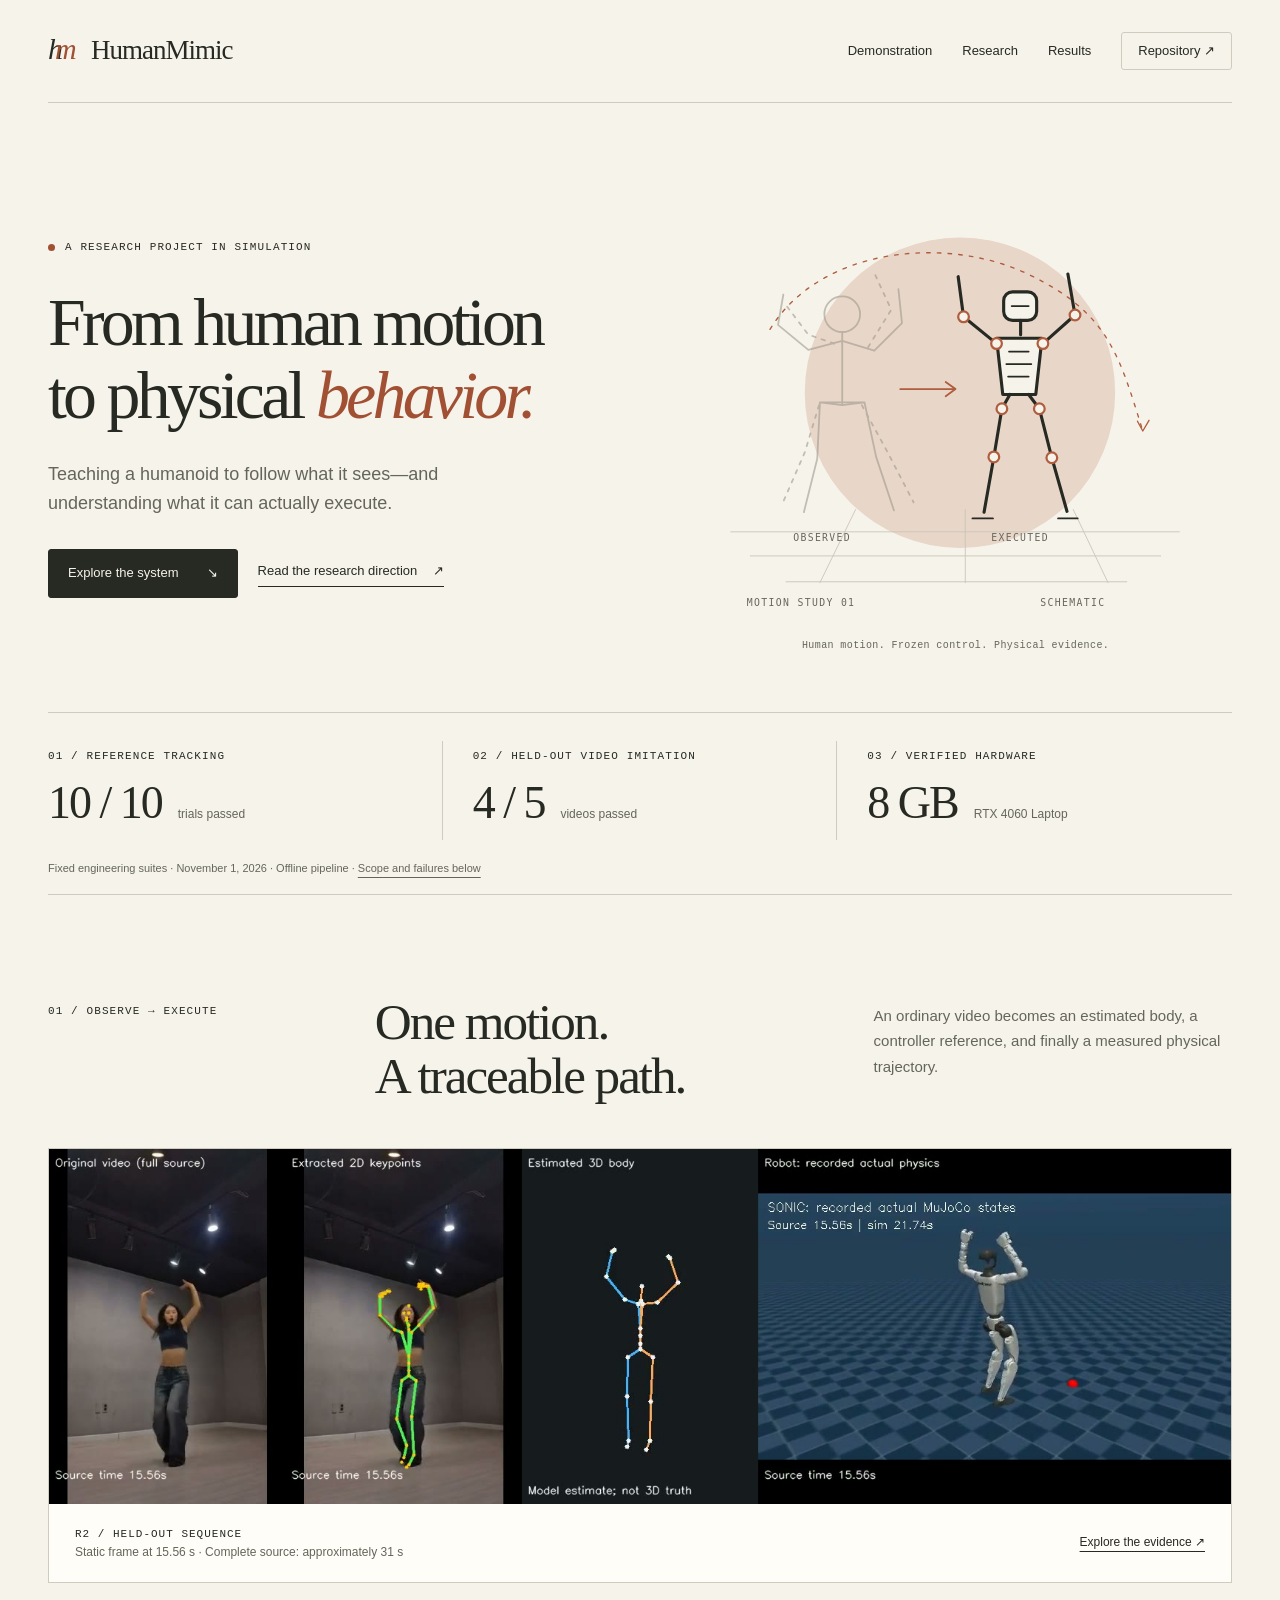
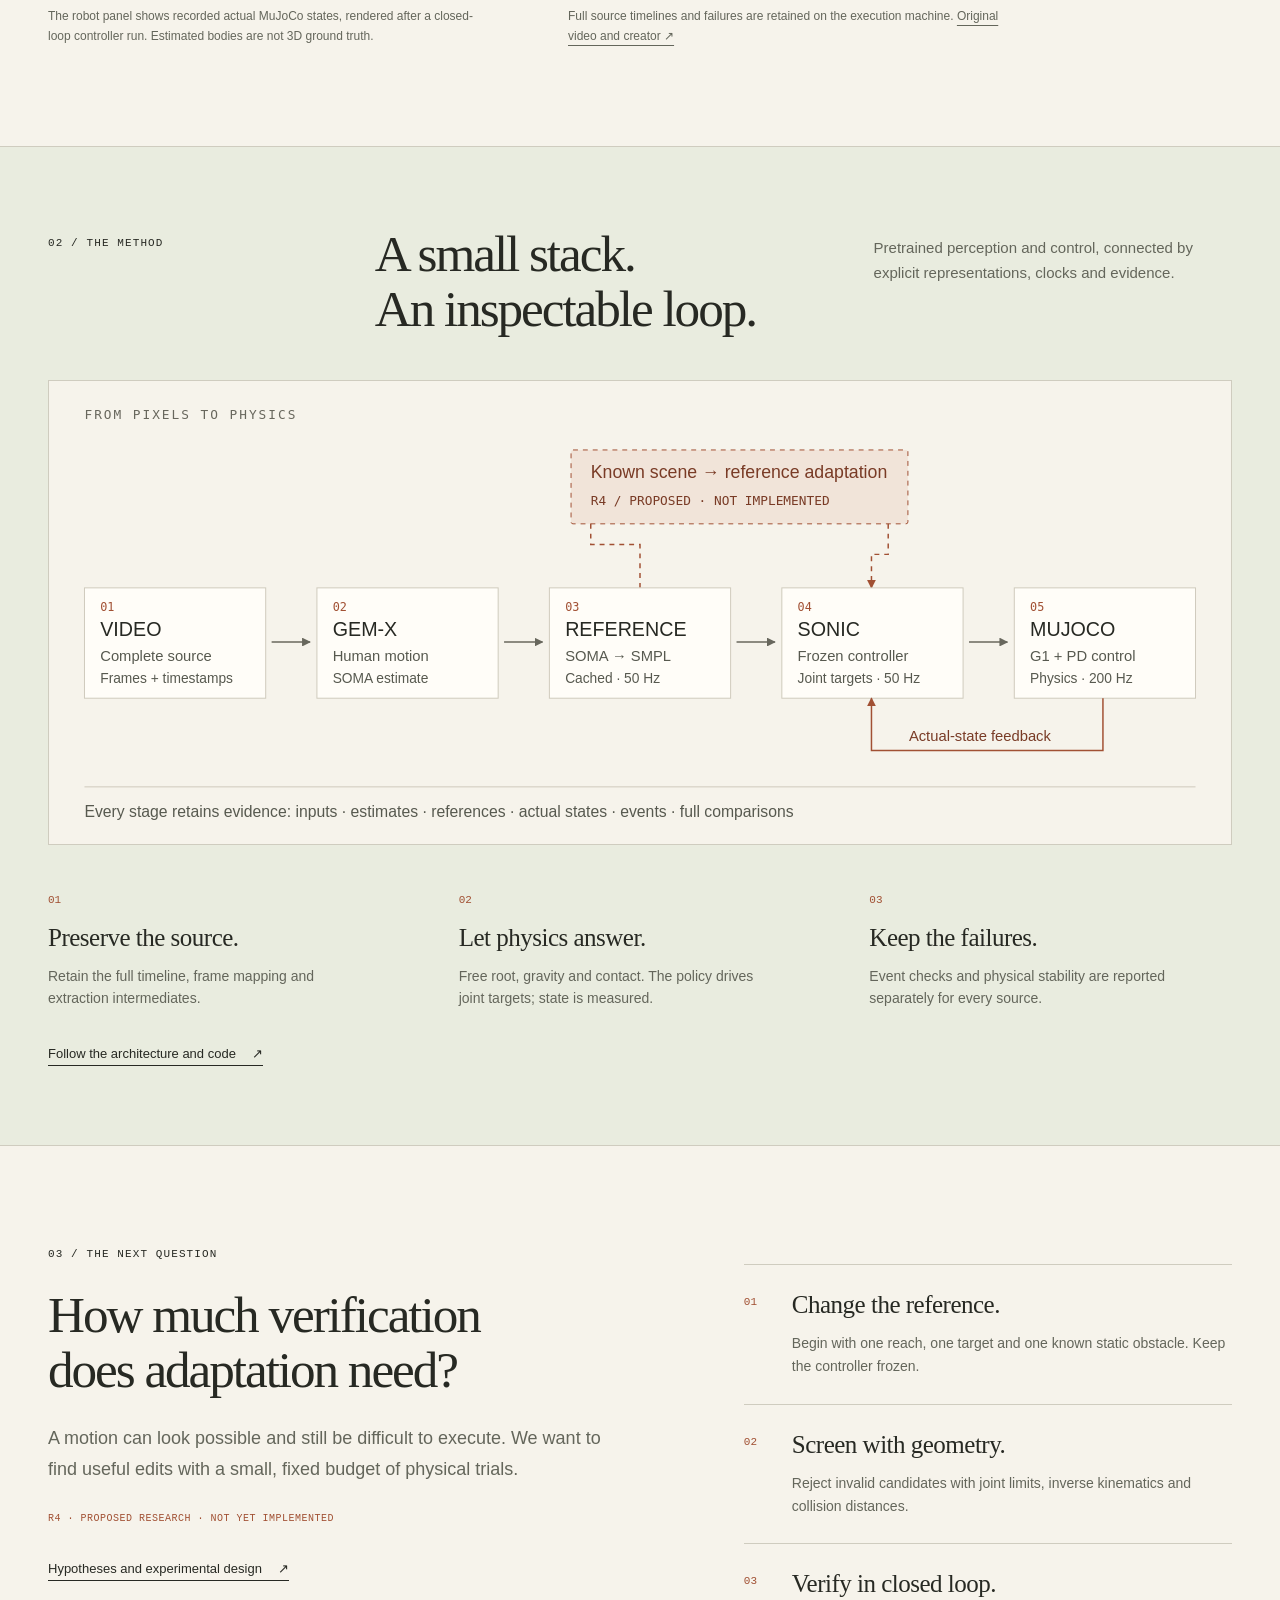
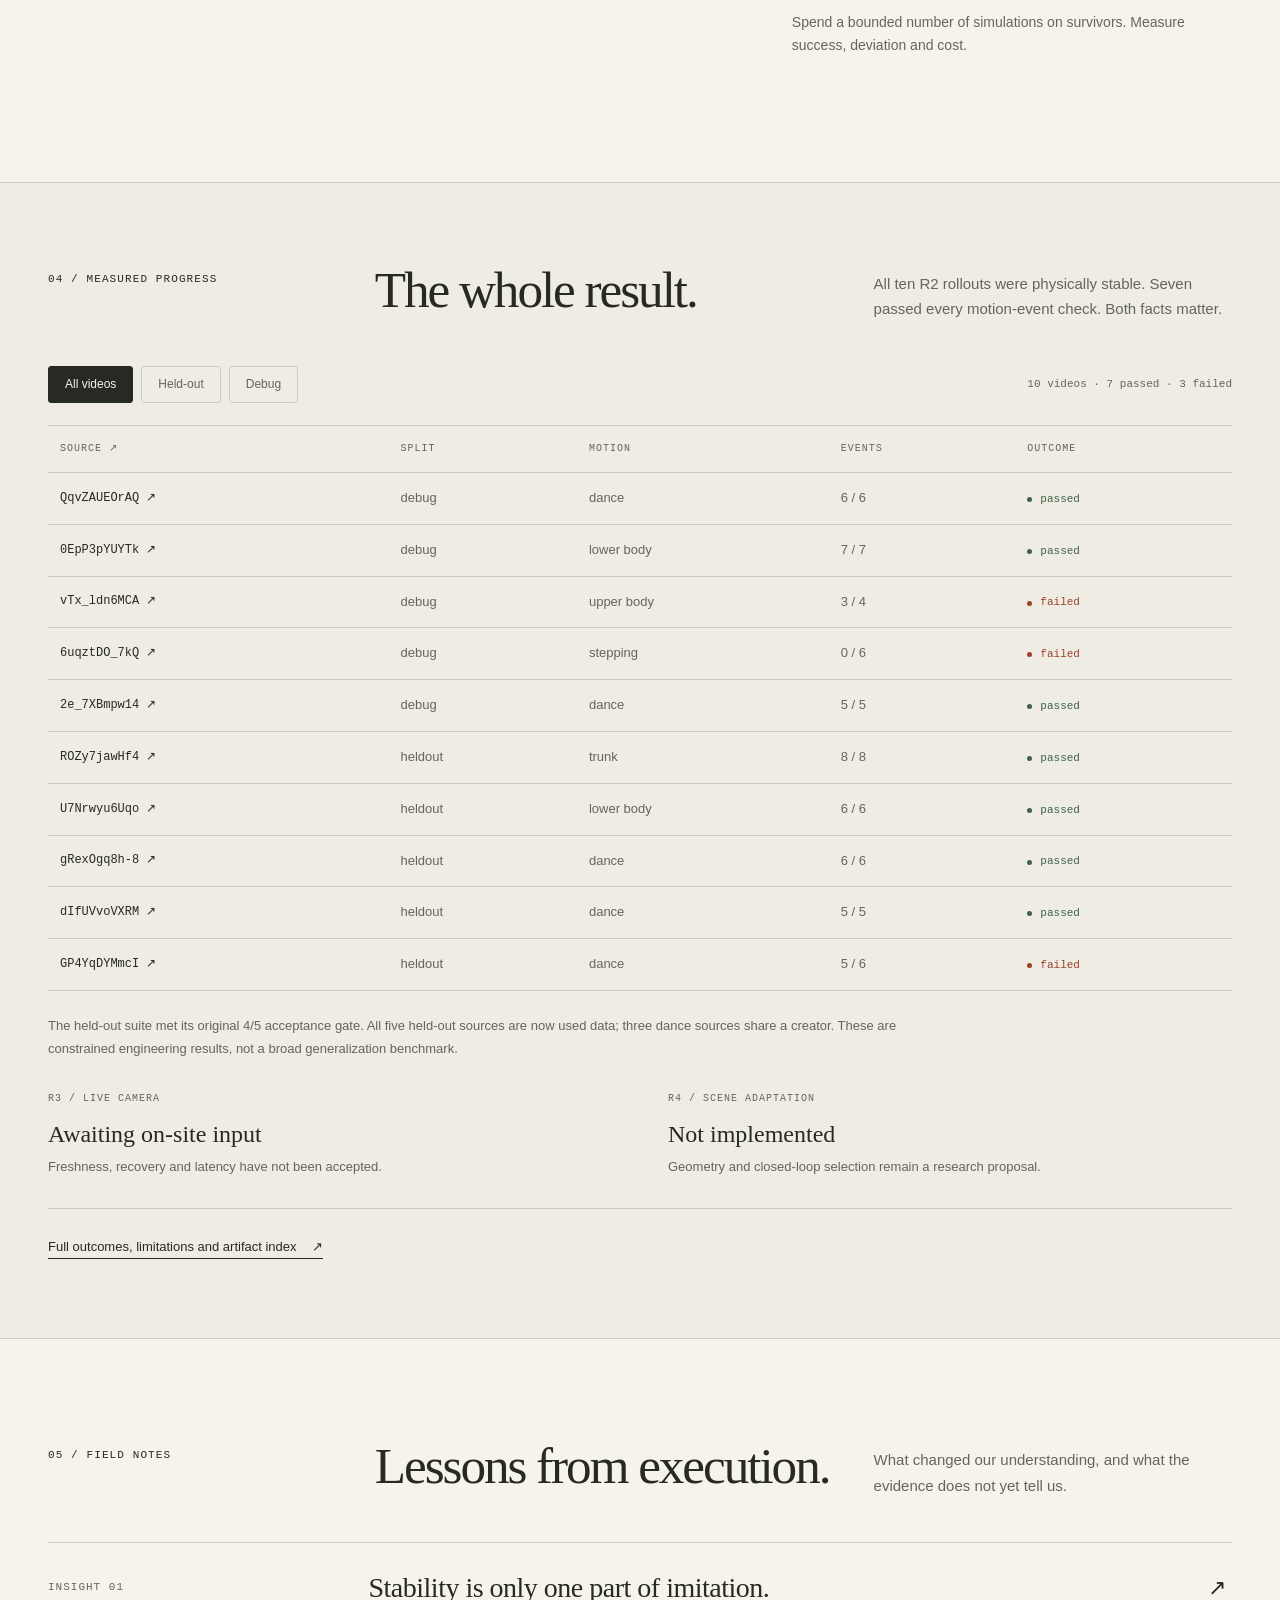
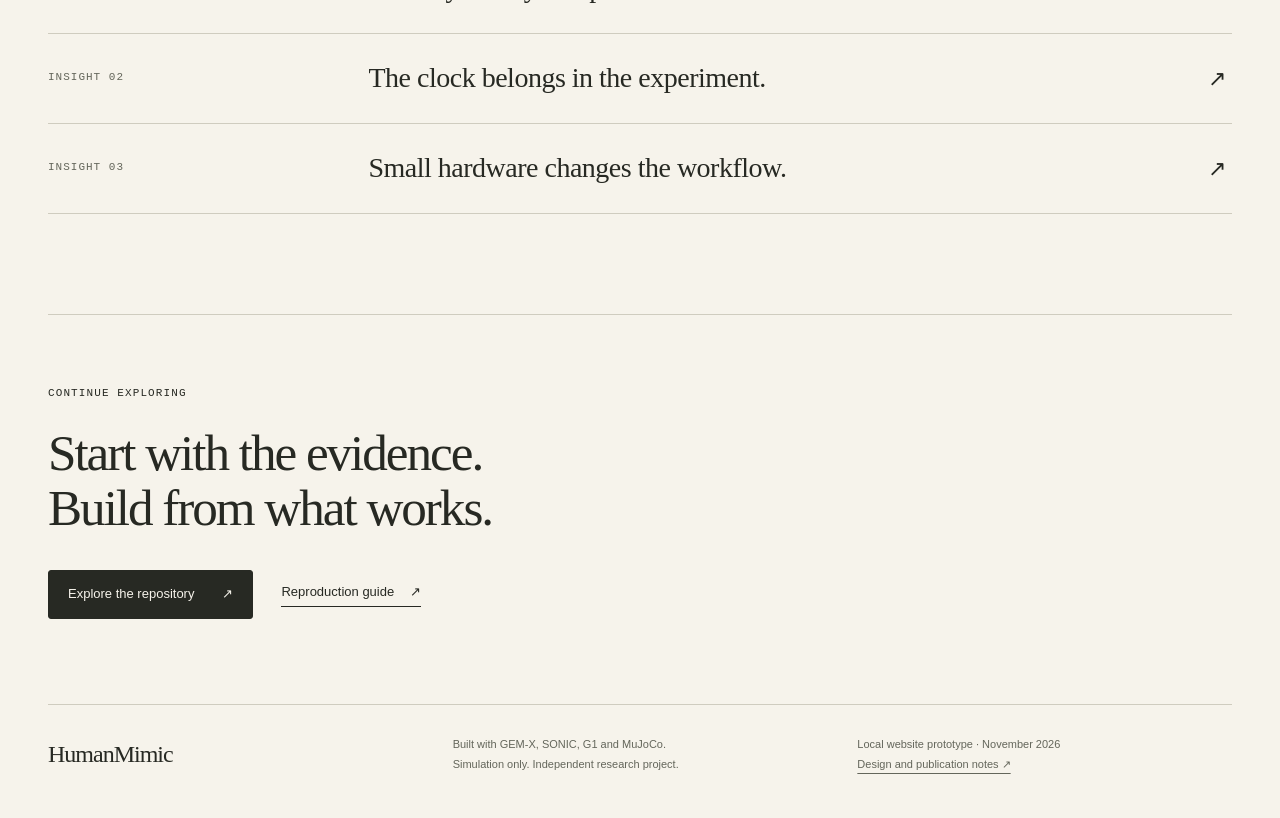
==== website/index.html @ ff1c621a "Present HumanMimic with English research docs and website prototype" ====
<!doctype html>
<html lang="en">
<head>
  <meta charset="utf-8">
  <meta name="viewport" content="width=device-width, initial-scale=1">
  <meta name="description" content="HumanMimic explores video-driven humanoid imitation and scene-constrained motion adaptation with frozen control and measurable physical execution.">
  <meta name="theme-color" content="#f6f3eb">
  <title>HumanMimic — From human motion to physical behavior</title>
  <link rel="icon" href="favicon.svg" type="image/svg+xml">
  <link rel="stylesheet" href="styles.css">
  <script src="script.js" defer></script>
</head>
<body>
  <a class="skip-link" href="#main">Skip to content</a>
  <header class="site-header wrap">
    <a class="wordmark" href="#top" aria-label="HumanMimic home"><span class="mark" aria-hidden="true">h<span>m</span></span>HumanMimic</a>
    <nav aria-label="Main navigation">
      <a href="#demonstration">Demonstration</a><a href="#research">Research</a><a href="#results">Results</a>
      <a class="repo-link" href="https://github.com/LyrineYang/humanoid-demo">Repository <span aria-hidden="true">↗</span></a>
    </nav>
  </header>
  <main id="main">
    <section class="hero wrap" id="top" aria-labelledby="hero-title">
      <div class="hero-copy">
        <p class="eyebrow"><span class="status-dot" aria-hidden="true"></span> A research project in simulation</p>
        <h1 id="hero-title">From human motion<br>to physical <em>behavior.</em></h1>
        <p class="hero-intro">Teaching a humanoid to follow what it sees—and understanding what it can actually execute.</p>
        <div class="hero-actions"><a class="button" href="#demonstration">Explore the system <span aria-hidden="true">↘</span></a><a class="text-link" href="https://github.com/LyrineYang/humanoid-demo/blob/main/docs/research.md">Read the research direction <span aria-hidden="true">↗</span></a></div>
      </div>
      <figure class="motion-study"><img src="../docs/assets/motion-study.svg" alt="Schematic motion study: a human pose becomes an articulated humanoid pose. Illustration, not experimental output." width="620" height="510"><figcaption>Human motion. Frozen control. Physical evidence.</figcaption></figure>
    </section>

    <div class="evidence-strip wrap" aria-label="Verified engineering results">
      <div><span class="eyebrow">01 / Reference tracking</span><p><strong>10 / 10</strong> <span>trials passed</span></p></div>
      <div><span class="eyebrow">02 / Held-out video imitation</span><p><strong>4 / 5</strong> <span>videos passed</span></p></div>
      <div><span class="eyebrow">03 / Verified hardware</span><p><strong>8 GB</strong> <span>RTX 4060 Laptop</span></p></div>
      <p class="strip-note">Fixed engineering suites · November 1, 2026 · Offline pipeline · <a href="#results">Scope and failures below</a></p>
    </div>

    <section class="section wrap" id="demonstration" aria-labelledby="demo-title">
      <div class="section-heading"><p class="eyebrow">01 / Observe → execute</p><h2 id="demo-title">One motion.<br>A traceable path.</h2><p>An ordinary video becomes an estimated body, a controller reference, and finally a measured physical trajectory.</p></div>
      <figure class="demo-figure">
        <img src="../docs/assets/demo-frame.jpg" alt="At 15.56 seconds: original dance footage, estimated 2D keypoints, estimated 3D skeleton and the G1 robot rendered from recorded simulation states." width="1280" height="384" loading="lazy">
        <figcaption><span><b>R2 / Held-out sequence</b><br>Static frame at 15.56 s · Complete source: approximately 31 s</span><a href="https://github.com/LyrineYang/humanoid-demo/blob/main/docs/results.md">Explore the evidence <span aria-hidden="true">↗</span></a></figcaption>
      </figure>
      <div class="demo-notes"><p>The robot panel shows recorded actual MuJoCo states, rendered after a closed-loop controller run. Estimated bodies are not 3D ground truth.</p><p>Full source timelines and failures are retained on the execution machine. <a href="https://www.youtube.com/watch?v=gRexOgq8h-8">Original video and creator ↗</a></p></div>
    </section>

    <section class="method-section" id="method" aria-labelledby="method-title"><div class="wrap">
      <div class="section-heading"><p class="eyebrow">02 / The method</p><h2 id="method-title">A small stack.<br>An inspectable loop.</h2><p>Pretrained perception and control, connected by explicit representations, clocks and evidence.</p></div>
      <div class="pipeline-image" tabindex="0" role="region" aria-label="Pipeline diagram; scroll horizontally on small screens"><img src="../docs/assets/pipeline.svg" alt="Video → GEM-X → SOMA/SMPL reference → frozen SONIC → G1 with PD control in MuJoCo; actual-state feedback closes the loop. A dashed R4 branch proposes scene adaptation." width="1200" height="470" loading="lazy"></div>
      <ol class="method-notes"><li><span>01</span><h3>Preserve the source.</h3><p>Retain the full timeline, frame mapping and extraction intermediates.</p></li><li><span>02</span><h3>Let physics answer.</h3><p>Free root, gravity and contact. The policy drives joint targets; state is measured.</p></li><li><span>03</span><h3>Keep the failures.</h3><p>Event checks and physical stability are reported separately for every source.</p></li></ol>
      <a class="text-link" href="https://github.com/LyrineYang/humanoid-demo/blob/main/docs/architecture.md">Follow the architecture and code <span aria-hidden="true">↗</span></a>
    </div></section>

    <section class="section wrap research-section" id="research" aria-labelledby="research-title">
      <div class="research-question"><p class="eyebrow">03 / The next question</p><h2 id="research-title">How much verification<br>does adaptation need?</h2><p class="large-copy">A motion can look possible and still be difficult to execute. We want to find useful edits with a small, fixed budget of physical trials.</p><p class="proposal-label">R4 · Proposed research · Not yet implemented</p><a class="text-link" href="https://github.com/LyrineYang/humanoid-demo/blob/main/docs/research.md">Hypotheses and experimental design <span aria-hidden="true">↗</span></a></div>
      <div class="research-steps"><article><span>01</span><div><h3>Change the reference.</h3><p>Begin with one reach, one target and one known static obstacle. Keep the controller frozen.</p></div></article><article><span>02</span><div><h3>Screen with geometry.</h3><p>Reject invalid candidates with joint limits, inverse kinematics and collision distances.</p></div></article><article><span>03</span><div><h3>Verify in closed loop.</h3><p>Spend a bounded number of simulations on survivors. Measure success, deviation and cost.</p></div></article></div>
    </section>

    <section class="results-section" id="results" aria-labelledby="results-title"><div class="wrap">
      <div class="section-heading"><p class="eyebrow">04 / Measured progress</p><h2 id="results-title">The whole result.</h2><p>All ten R2 rollouts were physically stable. Seven passed every motion-event check. Both facts matter.</p></div>
      <div class="results-toolbar"><div class="filters" role="group" aria-label="Filter video results" hidden><button type="button" data-filter="all" aria-pressed="true">All videos</button><button type="button" data-filter="heldout" aria-pressed="false">Held-out</button><button type="button" data-filter="debug" aria-pressed="false">Debug</button></div><p id="result-count" role="status" aria-live="polite">10 videos · 7 passed · 3 failed</p></div>
      <div class="table-scroll" tabindex="0" role="region" aria-label="Complete R2 results; scroll horizontally on small screens">
        <table><caption class="visually-hidden">R2 source videos, frozen motion events and full acceptance outcomes</caption><thead><tr><th scope="col">Source ↗</th><th scope="col">Split</th><th scope="col">Motion</th><th scope="col">Events</th><th scope="col">Outcome</th></tr></thead><tbody>
<tr data-split="debug"><th scope="row"><a href="https://www.youtube.com/watch?v=QqvZAUEOrAQ">QqvZAUEOrAQ <span aria-hidden="true">↗</span></a></th><td>debug</td><td>dance</td><td>6 / 6</td><td><span class="result passed">passed</span></td></tr>
<tr data-split="debug"><th scope="row"><a href="https://www.youtube.com/watch?v=0EpP3pYUYTk">0EpP3pYUYTk <span aria-hidden="true">↗</span></a></th><td>debug</td><td>lower body</td><td>7 / 7</td><td><span class="result passed">passed</span></td></tr>
<tr data-split="debug"><th scope="row"><a href="https://www.youtube.com/watch?v=vTx_ldn6MCA">vTx_ldn6MCA <span aria-hidden="true">↗</span></a></th><td>debug</td><td>upper body</td><td>3 / 4</td><td><span class="result failed">failed</span></td></tr>
<tr data-split="debug"><th scope="row"><a href="https://www.youtube.com/watch?v=6uqztDO_7kQ">6uqztDO_7kQ <span aria-hidden="true">↗</span></a></th><td>debug</td><td>stepping</td><td>0 / 6</td><td><span class="result failed">failed</span></td></tr>
<tr data-split="debug"><th scope="row"><a href="https://www.youtube.com/watch?v=2e_7XBmpw14">2e_7XBmpw14 <span aria-hidden="true">↗</span></a></th><td>debug</td><td>dance</td><td>5 / 5</td><td><span class="result passed">passed</span></td></tr>
<tr data-split="heldout"><th scope="row"><a href="https://www.youtube.com/watch?v=ROZy7jawHf4">ROZy7jawHf4 <span aria-hidden="true">↗</span></a></th><td>heldout</td><td>trunk</td><td>8 / 8</td><td><span class="result passed">passed</span></td></tr>
<tr data-split="heldout"><th scope="row"><a href="https://www.youtube.com/watch?v=U7Nrwyu6Uqo">U7Nrwyu6Uqo <span aria-hidden="true">↗</span></a></th><td>heldout</td><td>lower body</td><td>6 / 6</td><td><span class="result passed">passed</span></td></tr>
<tr data-split="heldout"><th scope="row"><a href="https://www.youtube.com/watch?v=gRexOgq8h-8">gRexOgq8h-8 <span aria-hidden="true">↗</span></a></th><td>heldout</td><td>dance</td><td>6 / 6</td><td><span class="result passed">passed</span></td></tr>
<tr data-split="heldout"><th scope="row"><a href="https://www.youtube.com/watch?v=dIfUVvoVXRM">dIfUVvoVXRM <span aria-hidden="true">↗</span></a></th><td>heldout</td><td>dance</td><td>5 / 5</td><td><span class="result passed">passed</span></td></tr>
<tr data-split="heldout"><th scope="row"><a href="https://www.youtube.com/watch?v=GP4YqDYMmcI">GP4YqDYMmcI <span aria-hidden="true">↗</span></a></th><td>heldout</td><td>dance</td><td>5 / 6</td><td><span class="result failed">failed</span></td></tr>
        </tbody></table>
      </div>
      <p class="results-context">The held-out suite met its original 4/5 acceptance gate. All five held-out sources are now used data; three dance sources share a creator. These are constrained engineering results, not a broad generalization benchmark.</p>
      <div class="stage-notes"><p><span>R3 / Live camera</span><b>Awaiting on-site input</b>Freshness, recovery and latency have not been accepted.</p><p><span>R4 / Scene adaptation</span><b>Not implemented</b>Geometry and closed-loop selection remain a research proposal.</p></div>
      <a class="text-link" href="https://github.com/LyrineYang/humanoid-demo/blob/main/docs/results.md">Full outcomes, limitations and artifact index <span aria-hidden="true">↗</span></a>
    </div></section>

    <section class="section wrap" id="notes" aria-labelledby="notes-title">
      <div class="section-heading"><p class="eyebrow">05 / Field notes</p><h2 id="notes-title">Lessons from execution.</h2><p>What changed our understanding, and what the evidence does not yet tell us.</p></div>
      <div class="notes-list"><a href="https://github.com/LyrineYang/humanoid-demo/blob/main/docs/insights.md#01--staying-upright-is-only-one-part-of-imitation"><span>Insight 01</span><h3>Stability is only one part of imitation.</h3><span aria-hidden="true">↗</span></a><a href="https://github.com/LyrineYang/humanoid-demo/blob/main/docs/insights.md#02--the-clock-belongs-in-the-control-experiment"><span>Insight 02</span><h3>The clock belongs in the experiment.</h3><span aria-hidden="true">↗</span></a><a href="https://github.com/LyrineYang/humanoid-demo/blob/main/docs/insights.md#04--memory-pressure-is-also-a-scheduling-problem"><span>Insight 03</span><h3>Small hardware changes the workflow.</h3><span aria-hidden="true">↗</span></a></div>
    </section>

    <section class="closing wrap"><p class="eyebrow">Continue exploring</p><h2>Start with the evidence.<br>Build from what works.</h2><div><a class="button" href="https://github.com/LyrineYang/humanoid-demo">Explore the repository <span aria-hidden="true">↗</span></a><a class="text-link" href="https://github.com/LyrineYang/humanoid-demo/blob/main/docs/getting-started.md">Reproduction guide <span aria-hidden="true">↗</span></a></div></section>
  </main>
  <footer class="site-footer wrap"><a class="wordmark" href="#top">HumanMimic</a><p>Built with GEM-X, SONIC, G1 and MuJoCo.<br>Simulation only. Independent research project.</p><p>Local website prototype · November 2026<br><a href="https://github.com/LyrineYang/humanoid-demo/blob/main/docs/website.md">Design and publication notes ↗</a></p></footer>
</body>
</html>
---- website/styles.css ----
:root {
  color-scheme:light;
  --paper:#f6f3eb;
  --ink:#272923;
  --muted:#64665b;
  --rule:#cfccbf;
  --accent:#a15033;
  --sage:#e9ecdf;
  --white:#fffdf8;
  --serif:Georgia,'Times New Roman',serif;
  --sans:Arial,Helvetica,sans-serif;
  --mono:'Courier New',monospace;
  --max:1248px;
}

* {
  box-sizing:border-box;
}

html {
  scroll-behavior:smooth;
  scroll-padding-top:24px;
}

body {
  margin:0;
  background:var(--paper);
  color:var(--ink);
  font-family:var(--sans);
  font-size:16px;
  line-height:1.6;
  -webkit-font-smoothing:antialiased;
}

a {
  color:inherit;
  text-decoration-thickness:1px;
  text-underline-offset:5px;
}

a:hover {
  color:var(--accent);
}

a:focus-visible,button:focus-visible,[tabindex]:focus-visible {
  outline:2px solid var(--accent);
  outline-offset:5px;
}

button {
  font:inherit;
}

img {
  display:block;
  max-width:100%;
  height:auto;
}

figure,p,h1,h2,h3 {
  margin:0;
}

h1,h2,h3 {
  font-weight:400;
}

h1,h2 {
  font-family:var(--serif);
  line-height:1.07;
  letter-spacing:-.04em;
}

h2 {
  font-size:clamp(36px,4vw,56px);
}

.wrap {
  width:calc(100% - 96px);
  max-width:var(--max);
  margin-inline:auto;
}

.eyebrow {
  font-family:var(--mono);
  font-size:11px;
  font-weight:400;
  line-height:1.6;
  letter-spacing:1.1px;
  text-transform:uppercase;
}

.site-header {
  min-height:103px;
  display:flex;
  justify-content:space-between;
  align-items:center;
  gap:30px;
  border-bottom:1px solid var(--rule);
}

.wordmark {
  font-family:var(--serif);
  font-size:27px;
  letter-spacing:-1px;
  text-decoration:none;
  display:flex;
  align-items:center;
  gap:13px;
  white-space:nowrap;
}

.mark {
  font-family:var(--serif);
  font-style:italic;
  display:inline-flex;
  font-size:30px;
  line-height:1;
  letter-spacing:-8px;
  width:30px;
  transform:translateY(-2px);
}

.mark span {
  color:var(--accent);
}

nav {
  display:flex;
  align-items:center;
  gap:30px;
  font-size:13px;
}

nav a {
  text-decoration:none;
}

.repo-link {
  border:1px solid var(--rule);
  border-radius:3px;
  padding:8px 16px;
}

.hero {
  display:grid;
  grid-template-columns:1.12fr 1fr;
  align-items:center;
  gap:12px;
  padding-block:80px 58px;
}

.hero-copy {
  position:relative;
  z-index:1;
}

.hero .eyebrow {
  display:flex;
  align-items:center;
  gap:10px;
  margin-bottom:30px;
}

.status-dot {
  width:7px;
  height:7px;
  border-radius:50%;
  background:var(--accent);
}

h1 {
  font-size:clamp(46px,5.3vw,76px);
  line-height:1.08;
  letter-spacing:-.055em;
}

h1 em {
  font-weight:400;
  color:var(--accent);
}

.hero-intro {
  font-size:18px;
  line-height:1.6;
  max-width:440px;
  color:var(--muted);
  margin-top:27px;
}

.hero-actions {
  display:flex;
  align-items:center;
  flex-wrap:wrap;
  gap:20px;
  margin-top:32px;
}

.button {
  display:inline-flex;
  gap:28px;
  align-items:center;
  background:var(--ink);
  color:var(--paper);
  border:1px solid var(--ink);
  border-radius:3px;
  font-size:13px;
  text-decoration:none;
  padding:13px 19px;
  transition:background .15s;
}

.button:hover {
  background:var(--accent);
  border-color:var(--accent);
  color:var(--paper);
}

.text-link {
  font-size:13px;
  text-decoration:none;
  border-bottom:1px solid var(--ink);
  padding-bottom:4px;
}

.text-link span {
  margin-left:12px;
}

.motion-study img {
  width:100%;
}

.motion-study figcaption {
  font-family:var(--mono);
  text-align:center;
  font-size:10px;
  letter-spacing:.4px;
  color:var(--muted);
}

.evidence-strip {
  display:grid;
  grid-template-columns:repeat(3,1fr);
  border-block:1px solid var(--rule);
  padding-block:28px 16px;
  gap:0;
}

.evidence-strip>div {
  padding-inline:30px;
  border-right:1px solid var(--rule);
}

.evidence-strip>div:first-child {
  padding-left:0;
}

.evidence-strip>div:nth-child(3) {
  border:0;
}

.evidence-strip strong {
  font-family:var(--serif);
  font-size:46px;
  font-weight:400;
  letter-spacing:-2px;
}

.evidence-strip div p {
  display:flex;
  align-items:baseline;
  gap:16px;
}

.evidence-strip div p span {
  font-size:12px;
  color:var(--muted);
}

.strip-note {
  grid-column:1/-1;
  font-size:11px;
  color:var(--muted);
  margin-top:20px;
}

.section {
  padding-block:100px;
}

.section-heading {
  display:grid;
  grid-template-columns:1fr 1.6fr 1.25fr;
  gap:40px;
  align-items:start;
  margin-bottom:44px;
}

.section-heading .eyebrow {
  padding-top:8px;
}

.section-heading>p:last-child {
  color:var(--muted);
  max-width:350px;
  font-size:15px;
  line-height:1.7;
  padding-top:8px;
}

.demo-figure {
  border:1px solid var(--rule);
  background:var(--white);
}

.demo-figure>img {
  width:100%;
  height:auto;
  aspect-ratio:10/3;
  object-fit:contain;
  background:#171c1b;
}

.demo-figure figcaption {
  display:flex;
  justify-content:space-between;
  align-items:center;
  gap:20px;
  padding:20px 26px;
  color:var(--muted);
  font-size:12px;
}

.demo-figure b {
  font-weight:400;
  color:var(--ink);
  font-family:var(--mono);
  font-size:11px;
  text-transform:uppercase;
  letter-spacing:1px;
}

.demo-figure figcaption a {
  color:var(--ink);
  white-space:nowrap;
}

.demo-notes {
  display:grid;
  grid-template-columns:1fr 1fr;
  gap:80px;
  margin-top:24px;
  color:var(--muted);
  font-size:12px;
  max-width:960px;
}

.method-section {
  padding-block:80px;
  background:var(--sage);
  border-block:1px solid var(--rule);
}

.pipeline-image {
  background:var(--paper);
  border:1px solid var(--rule);
}

.pipeline-image img {
  width:100%;
}

.method-notes {
  list-style:none;
  padding:0;
  margin:40px 0 30px;
  display:grid;
  grid-template-columns:repeat(3,1fr);
  gap:48px;
}

.method-notes li>span {
  font-family:var(--mono);
  font-size:11px;
  color:var(--accent);
}

h3 {
  font-family:var(--serif);
  font-size:25px;
  letter-spacing:-.5px;
  line-height:1.2;
}

.method-notes h3 {
  margin:12px 0;
}

.method-notes p {
  font-size:14px;
  color:var(--muted);
  max-width:300px;
}

.research-section {
  display:grid;
  grid-template-columns:1.2fr 1fr;
  gap:110px;
}

.research-question h2 {
  margin-top:24px;
}

.large-copy {
  font-size:18px;
  line-height:1.7;
  color:var(--muted);
  margin-block:26px;
}

.proposal-label {
  font-family:var(--mono);
  font-size:10px;
  color:var(--accent);
  text-transform:uppercase;
  letter-spacing:.5px;
  margin-bottom:28px;
}

.research-steps {
  padding-top:18px;
}

.research-steps article {
  display:grid;
  grid-template-columns:24px 1fr;
  gap:24px;
  padding-block:25px;
  border-top:1px solid var(--rule);
}

.research-steps article>span {
  font-family:var(--mono);
  font-size:11px;
  color:var(--accent);
  padding-top:4px;
}

.research-steps p {
  font-size:14px;
  line-height:1.65;
  color:var(--muted);
  margin-top:12px;
}

.results-section {
  background:#eeece3;
  padding-block:80px;
  border-block:1px solid var(--rule);
}

.results-toolbar {
  display:flex;
  align-items:center;
  justify-content:space-between;
  gap:16px;
  margin-bottom:22px;
}

.filters {
  display:flex;
  gap:8px;
}

.filters[hidden] {
  display:none;
}

.filters button {
  background:transparent;
  color:var(--muted);
  border:1px solid var(--rule);
  border-radius:3px;
  padding:8px 16px;
  cursor:pointer;
  font-size:12px;
}

.filters button[aria-pressed=true] {
  background:var(--ink);
  border-color:var(--ink);
  color:var(--paper);
}

#result-count {
  font-family:var(--mono);
  font-size:11px;
  color:var(--muted);
}

.table-scroll {
  overflow-x:auto;
}

table {
  border-collapse:collapse;
  width:100%;
  font-size:13px;
}

th,td {
  text-align:left;
  padding:15px 12px;
  border-bottom:1px solid var(--rule);
}

thead th {
  font-family:var(--mono);
  font-size:10px;
  font-weight:400;
  text-transform:uppercase;
  letter-spacing:1px;
  color:var(--muted);
  border-top:1px solid var(--rule);
}

tbody th {
  font-family:var(--mono);
  font-weight:400;
  font-size:12px;
}

tbody a {
  text-decoration:none;
}

tbody td {
  color:var(--muted);
}

tbody tr:hover {
  background:#f6f3eb;
}

.result {
  display:inline-flex;
  align-items:center;
  gap:8px;
  font-family:var(--mono);
  font-size:11px;
}

.result::before {
  content:'';
  width:5px;
  height:5px;
  border-radius:50%;
  background:currentColor;
}

.passed {
  color:#3f6348;
}

.failed {
  color:#9d402c;
}

.results-context {
  font-size:13px;
  color:var(--muted);
  line-height:1.75;
  max-width:880px;
  margin-top:24px;
}

.stage-notes {
  display:grid;
  grid-template-columns:1fr 1fr;
  gap:56px;
  padding-block:30px;
  margin-bottom:24px;
  border-bottom:1px solid var(--rule);
}

.stage-notes p {
  font-size:13px;
  color:var(--muted);
}

.stage-notes span {
  display:block;
  font-family:var(--mono);
  font-size:10px;
  text-transform:uppercase;
  letter-spacing:1px;
}

.stage-notes b {
  display:block;
  font-family:var(--serif);
  font-size:24px;
  font-weight:400;
  color:var(--ink);
  margin-block:8px 4px;
}

.notes-list {
  border-top:1px solid var(--rule);
}

.notes-list a {
  display:grid;
  grid-template-columns:1fr 2.85fr 24px;
  gap:40px;
  align-items:center;
  border-bottom:1px solid var(--rule);
  padding:27px 0;
  text-decoration:none;
}

.notes-list a>span:first-child {
  font-family:var(--mono);
  font-size:11px;
  text-transform:uppercase;
  letter-spacing:1px;
  color:var(--muted);
}

.notes-list a>span:last-child {
  font-size:22px;
}

.notes-list h3 {
  font-size:28px;
}

.closing {
  padding:70px 0 85px;
  border-top:1px solid var(--rule);
}

.closing h2 {
  margin:24px 0 34px;
}

.closing>div {
  display:flex;
  gap:28px;
  align-items:center;
  flex-wrap:wrap;
}

.site-footer {
  border-top:1px solid var(--rule);
  padding-block:30px 44px;
  display:grid;
  grid-template-columns:1fr 1fr 1fr;
  gap:30px;
  align-items:start;
}

.site-footer p {
  font-size:11px;
  color:var(--muted);
  line-height:1.8;
}

.site-footer .wordmark {
  font-size:24px;
}

.skip-link {
  position:fixed;
  left:20px;
  top:-100px;
  z-index:10;
  background:var(--ink);
  color:var(--paper);
  padding:12px;
}

.skip-link:focus {
  top:10px;
}

.visually-hidden {
  position:absolute;
  width:1px;
  height:1px;
  padding:0;
  margin:-1px;
  overflow:hidden;
  clip:rect(0,0,0,0);
  white-space:nowrap;
  border:0;
}

@media(min-width:1500px) {
  .hero {
    padding-block:100px 74px;
  }
}

@media(max-width:1050px) {
  .wrap {
    width:calc(100% - 64px);
  }
  nav {
    gap:20px;
  }
  .hero {
    grid-template-columns:1.1fr .9fr;
    padding-top:60px;
  }
  .hero-intro {
    font-size:16px;
  }
  .hero-actions {
    gap:17px;
  }
  .evidence-strip div p {
    display:block;
  }
  .evidence-strip div p span {
    display:block;
  }
  .section-heading {
    grid-template-columns:.8fr 1.5fr 1.2fr;
    gap:24px;
  }
  .research-section {
    gap:50px;
  }
  .notes-list a {
    grid-template-columns:.7fr 2.85fr 24px;
    gap:24px;
  }
  .site-footer {
    grid-template-columns:.9fr 1fr 1fr;
  }
}

@media(max-width:760px) {
  .wrap {
    width:calc(100% - 40px);
  }
  .site-header {
    min-height:unset;
    display:block;
    padding-block:20px;
  }
  .site-header nav {
    margin-top:18px;
    gap:20px;
    flex-wrap:wrap;
    font-size:12px;
  }
  .repo-link {
    padding:0;
    border:0;
    margin-left:auto;
  }
  .wordmark {
    font-size:25px;
  }
  .hero {
    grid-template-columns:1fr;
    padding-block:48px 30px;
    gap:24px;
  }
  h1 {
    font-size:clamp(43px,9vw,66px);
    max-width:600px;
  }
  .hero .eyebrow {
    font-size:10px;
    margin-bottom:24px;
  }
  .hero-intro {
    max-width:500px;
  }
  .motion-study {
    max-width:480px;
    width:100%;
    margin-inline:auto;
  }
  .motion-study figcaption {
    font-size:9px;
  }
  .evidence-strip {
    grid-template-columns:1fr;
    padding-block:6px 18px;
  }
  .evidence-strip>div,.evidence-strip>div:first-child {
    padding:16px 0;
    border-right:0;
    border-bottom:1px solid var(--rule);
  }
  .evidence-strip>div:nth-child(3) {
    border:0;
  }
  .evidence-strip div p {
    display:flex;
    align-items:baseline;
    gap:18px;
  }
  .evidence-strip strong {
    font-size:38px;
  }
  .strip-note {
    margin-top:8px;
  }
  .section {
    padding-block:62px;
  }
  .section-heading {
    grid-template-columns:1fr;
    gap:18px;
    margin-bottom:30px;
  }
  .section-heading .eyebrow {
    padding:0;
  }
  .section-heading>p:last-child {
    max-width:540px;
    padding:0;
  }
  .demo-figure figcaption {
    display:block;
    padding:16px;
  }
  .demo-figure figcaption a {
    display:inline-block;
    margin-top:12px;
  }
  .demo-notes {
    grid-template-columns:1fr;
    gap:12px;
    margin-top:18px;
  }
  .method-section,.results-section {
    padding-block:60px;
  }
  .pipeline-image {
    overflow-x:auto;
  }
  .pipeline-image img {
    min-width:820px;
  }
  .method-notes {
    grid-template-columns:1fr;
    gap:26px;
    margin-top:28px;
  }
  .method-notes li {
    display:grid;
    grid-template-columns:24px 1fr;
    column-gap:16px;
  }
  .method-notes li>span {
    padding-top:6px;
  }
  .method-notes h3 {
    margin:0 0 8px;
  }
  .method-notes p {
    grid-column:2;
    max-width:500px;
  }
  .research-section {
    grid-template-columns:1fr;
    gap:30px;
  }
  .research-question h2 {
    margin-top:20px;
  }
  .large-copy {
    font-size:17px;
  }
  .research-steps {
    padding:0;
  }
  .results-toolbar {
    align-items:flex-start;
    flex-direction:column;
  }
  table {
    min-width:590px;
  }
  .stage-notes {
    grid-template-columns:1fr;
    gap:24px;
  }
  .notes-list a {
    grid-template-columns:1fr 24px;
    gap:10px;
    padding:24px 0;
  }
  .notes-list a>span:first-child {
    grid-column:1/-1;
  }
  .notes-list h3 {
    font-size:25px;
  }
  .closing {
    padding-block:48px 60px;
  }
  .site-footer {
    grid-template-columns:1fr;
    gap:18px;
    padding-block:28px;
  }
  .hero-actions .text-link {
    font-size:12px;
  }
}

@media(prefers-reduced-motion:reduce) {
  html {
    scroll-behavior:auto;
  }
  * {
    transition:none!important;
  }
}
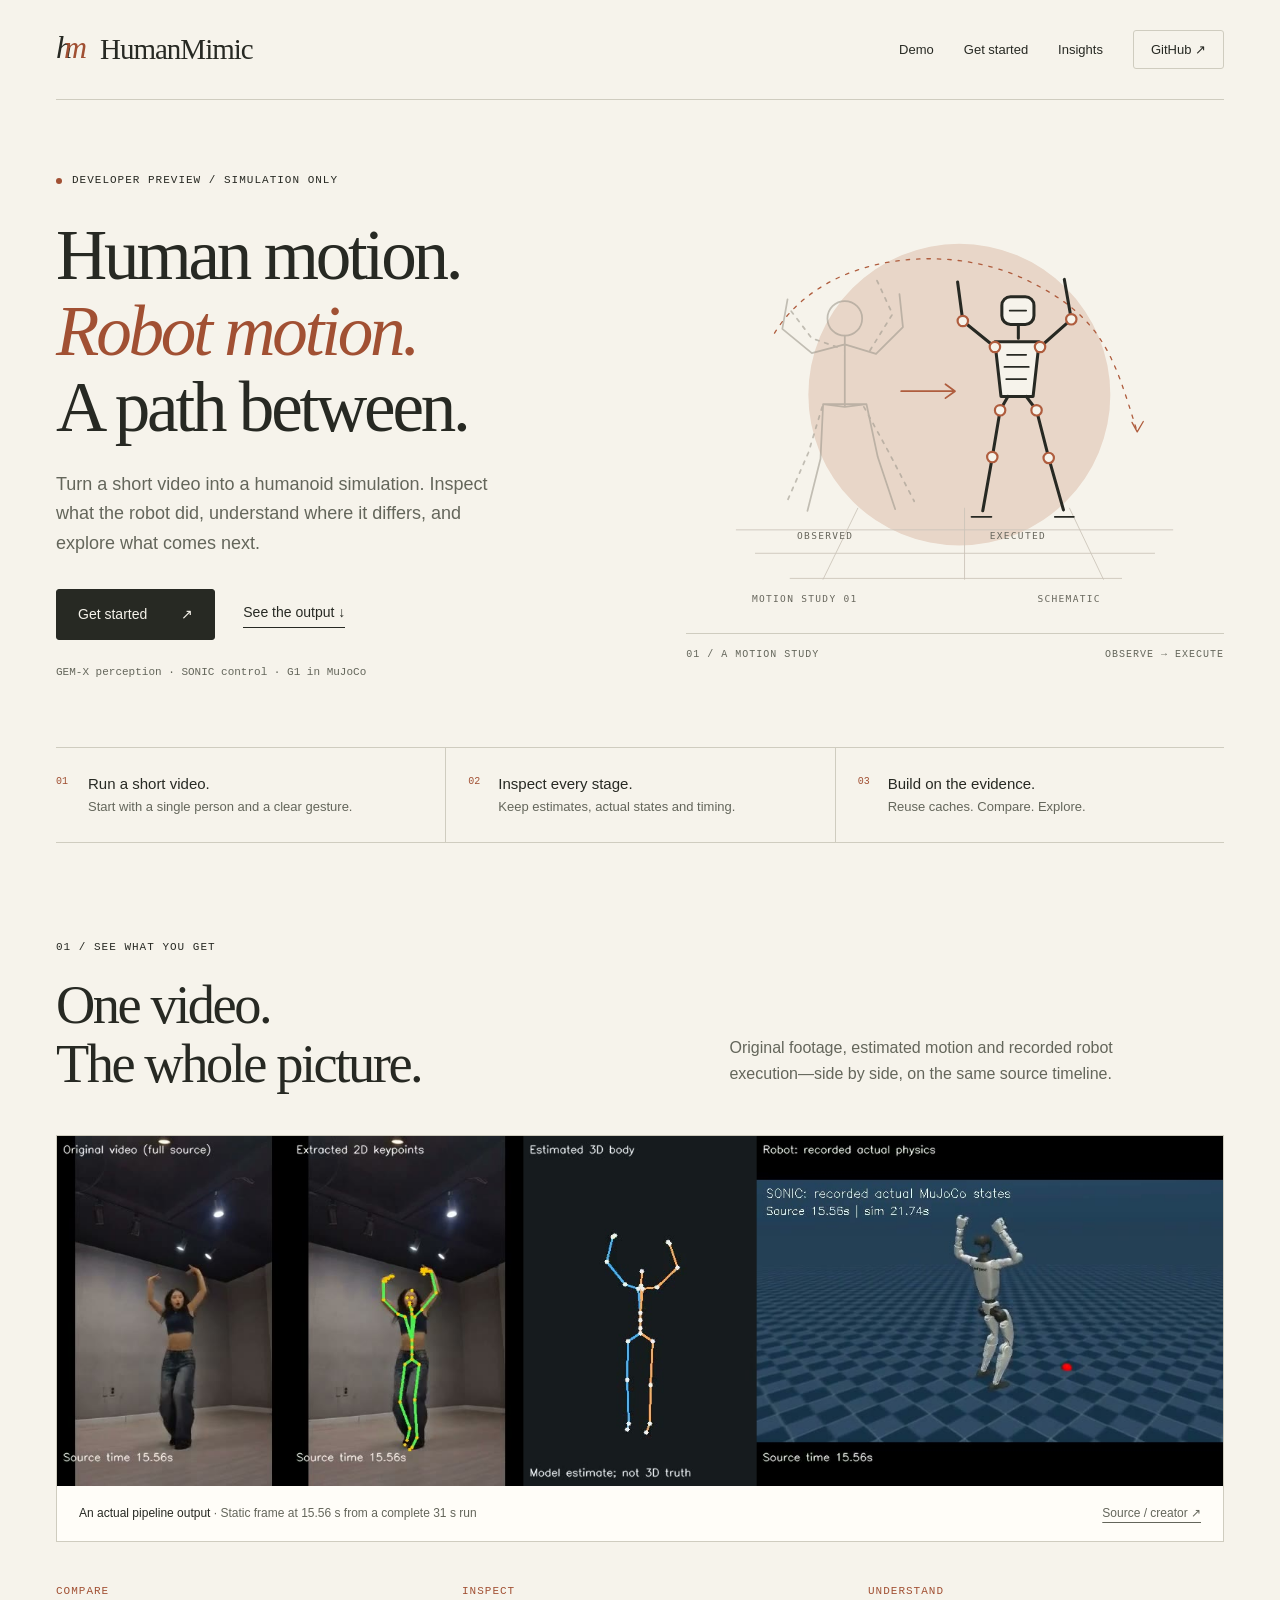
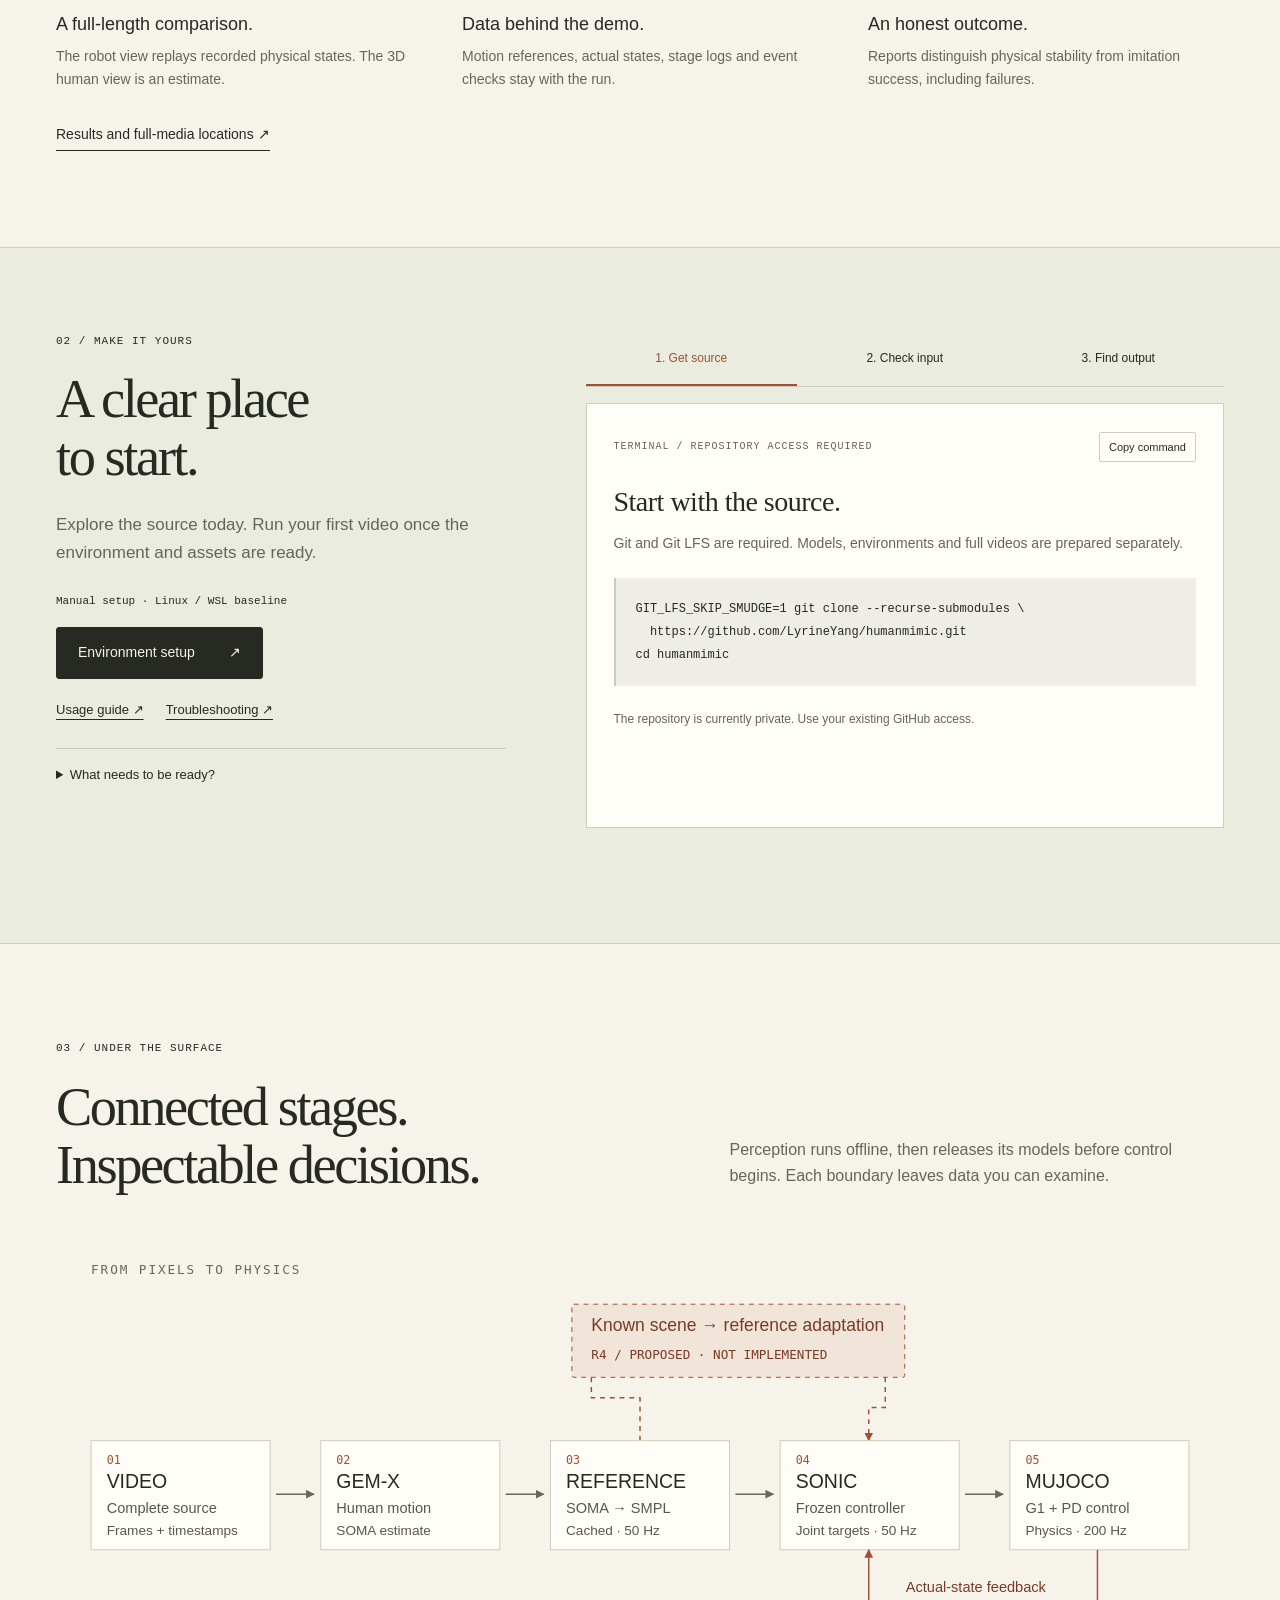
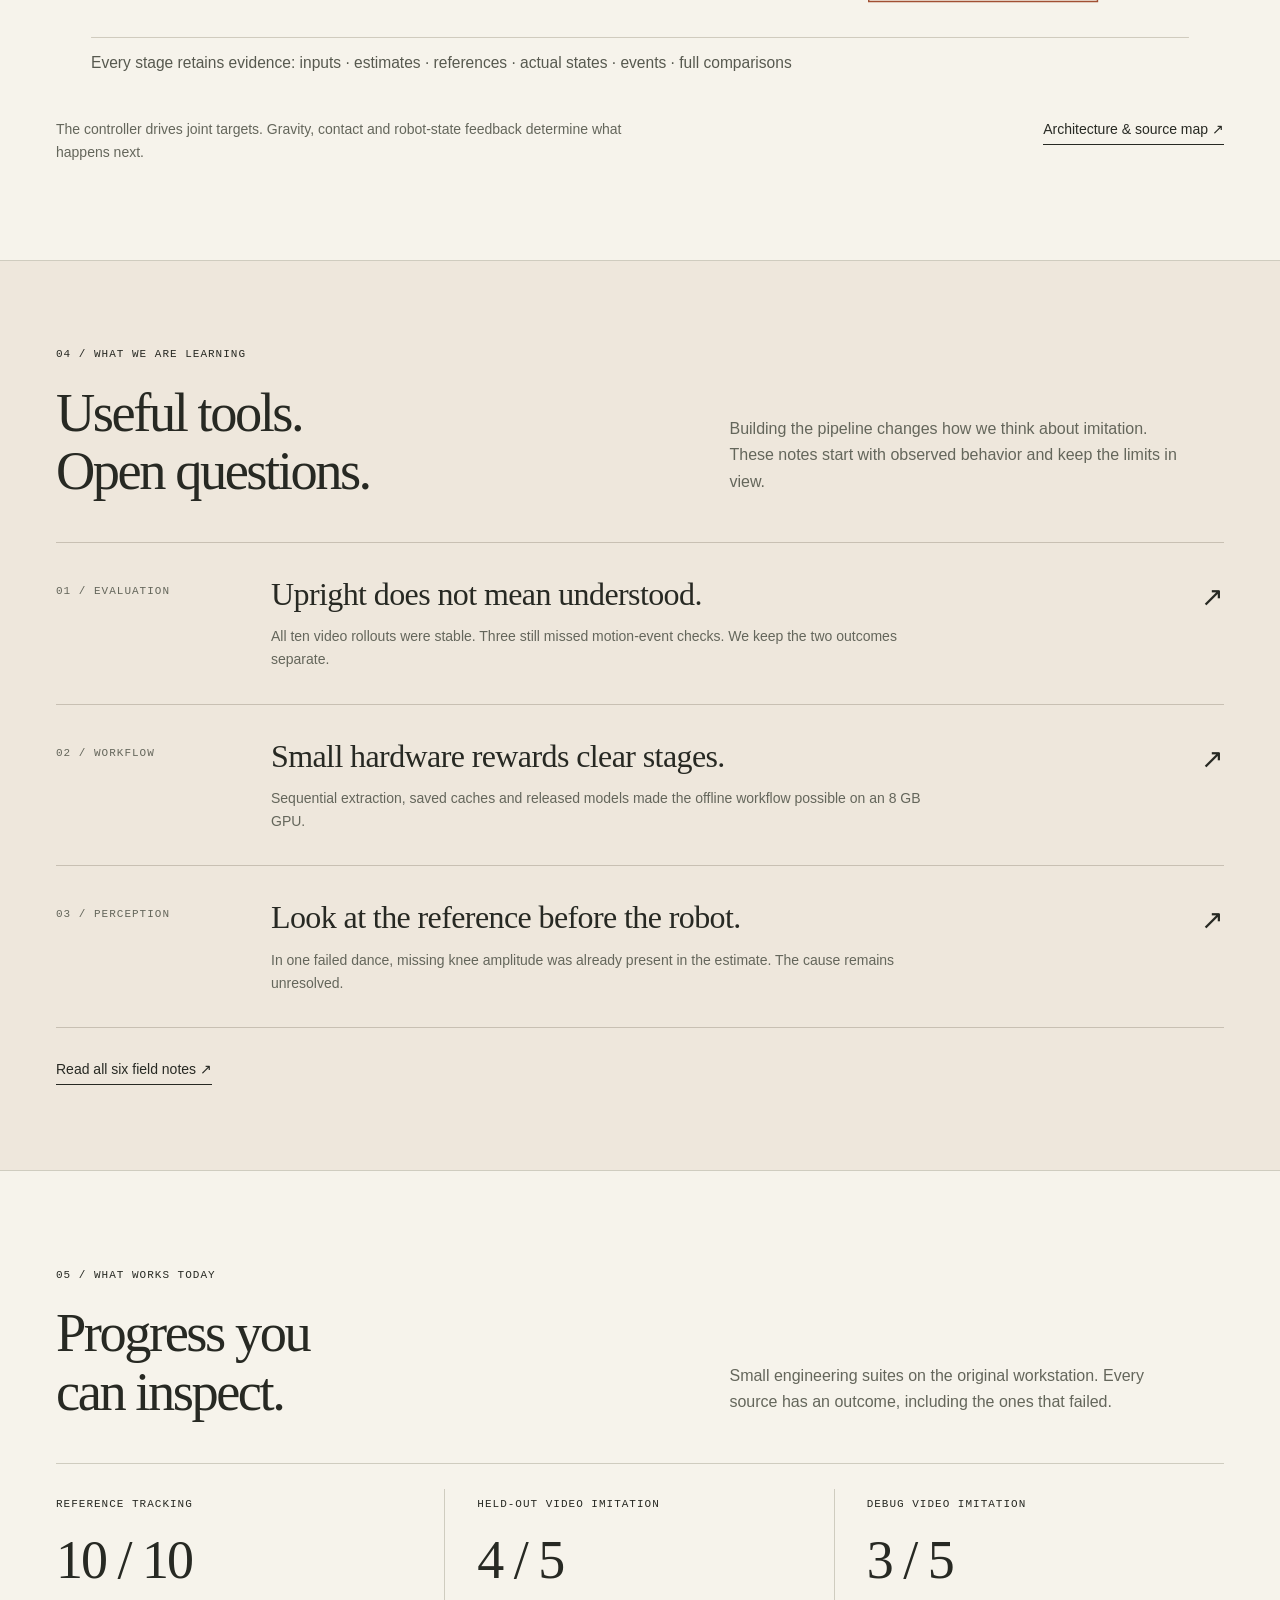
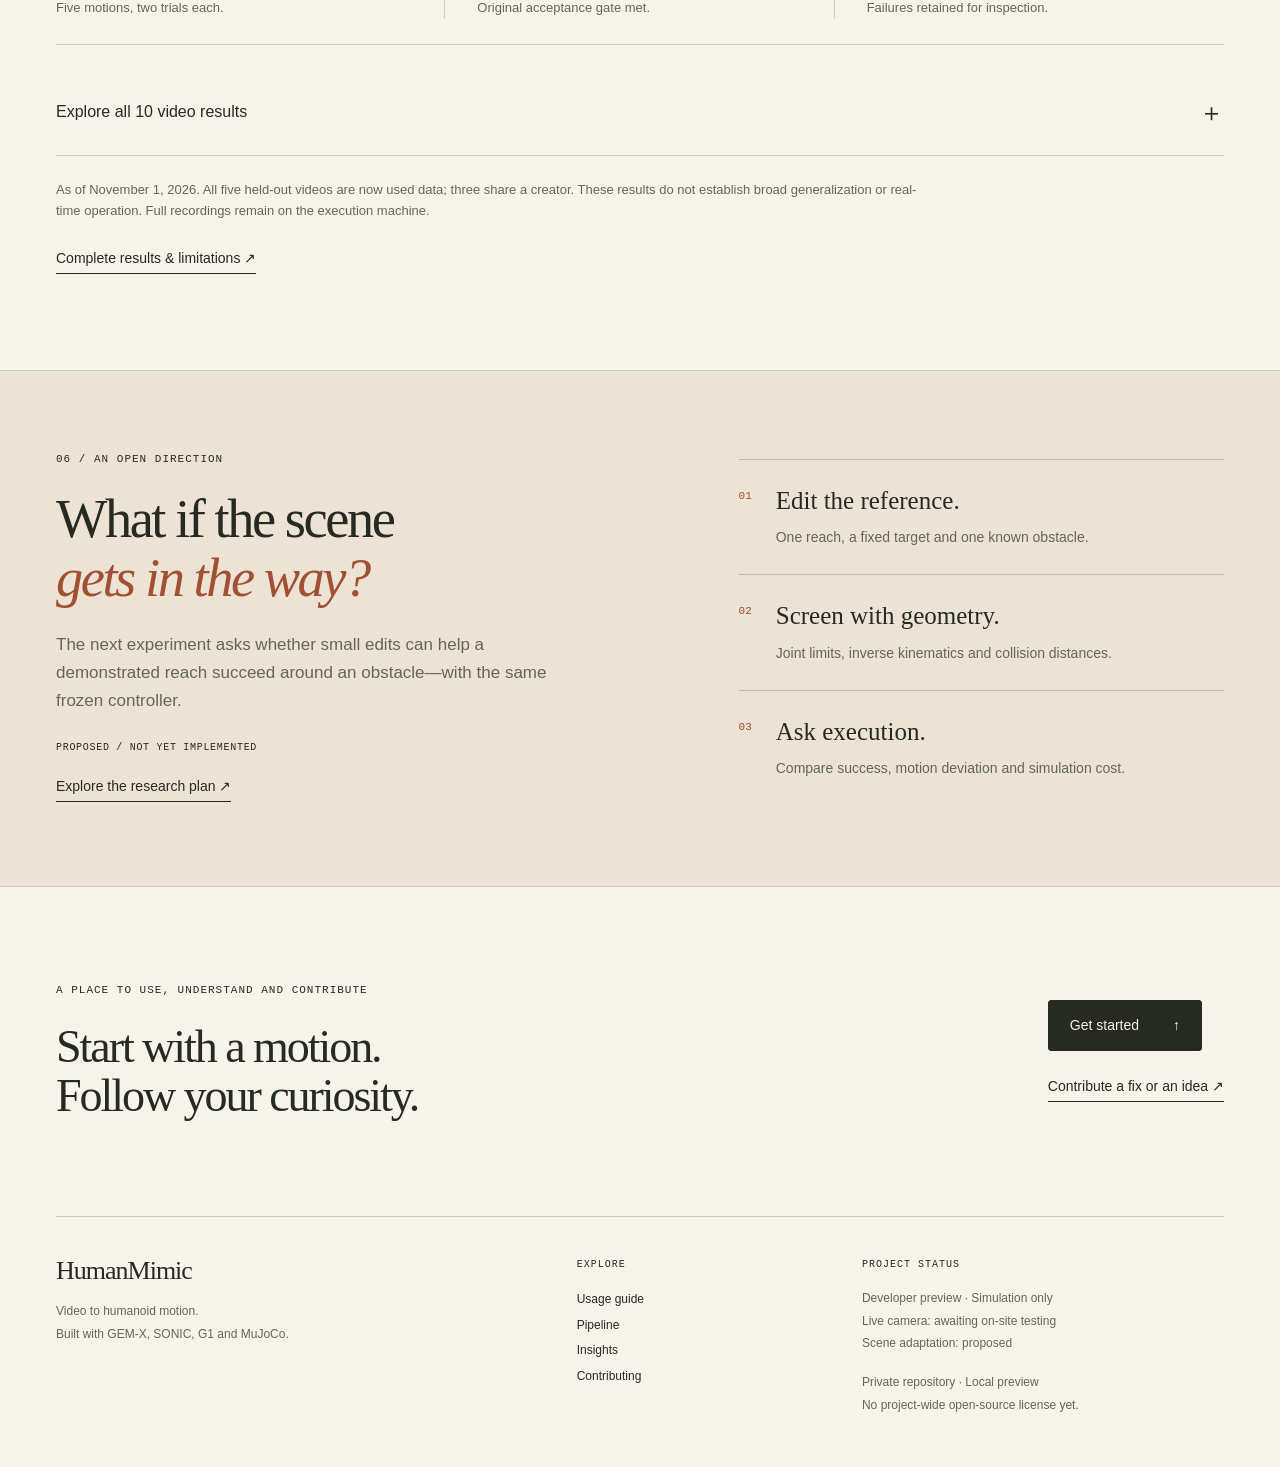
==== commit f69b0d66: "Prepare a local website preview for usage and insights" ====
--- a/website/index.html
+++ b/website/index.html
@@ -3,9 +3,9 @@
 <head>
   <meta charset="utf-8">
   <meta name="viewport" content="width=device-width, initial-scale=1">
-  <meta name="description" content="HumanMimic explores video-driven humanoid imitation and scene-constrained motion adaptation with frozen control and measurable physical execution.">
+  <meta name="description" content="Turn a short human-motion video into a G1 simulation you can inspect. Get started with HumanMimic, explore the pipeline, and learn from real execution.">
   <meta name="theme-color" content="#f6f3eb">
-  <title>HumanMimic — From human motion to physical behavior</title>
+  <title>HumanMimic — Video to humanoid motion</title>
   <link rel="icon" href="favicon.svg" type="image/svg+xml">
   <link rel="stylesheet" href="styles.css">
   <script src="script.js" defer></script>
@@ -15,54 +15,105 @@
   <header class="site-header wrap">
     <a class="wordmark" href="#top" aria-label="HumanMimic home"><span class="mark" aria-hidden="true">h<span>m</span></span>HumanMimic</a>
     <nav aria-label="Main navigation">
-      <a href="#demonstration">Demonstration</a><a href="#research">Research</a><a href="#results">Results</a>
-      <a class="repo-link" href="https://github.com/LyrineYang/humanoid-demo">Repository <span aria-hidden="true">↗</span></a>
+      <a href="#demo">Demo</a><a href="#get-started">Get started</a><a href="#insights">Insights</a>
+      <a class="repo-link" href="https://github.com/LyrineYang/humanmimic">GitHub <span aria-hidden="true">↗</span></a>
     </nav>
   </header>
   <main id="main">
     <section class="hero wrap" id="top" aria-labelledby="hero-title">
       <div class="hero-copy">
-        <p class="eyebrow"><span class="status-dot" aria-hidden="true"></span> A research project in simulation</p>
-        <h1 id="hero-title">From human motion<br>to physical <em>behavior.</em></h1>
-        <p class="hero-intro">Teaching a humanoid to follow what it sees—and understanding what it can actually execute.</p>
-        <div class="hero-actions"><a class="button" href="#demonstration">Explore the system <span aria-hidden="true">↘</span></a><a class="text-link" href="https://github.com/LyrineYang/humanoid-demo/blob/main/docs/research.md">Read the research direction <span aria-hidden="true">↗</span></a></div>
+        <p class="eyebrow"><span class="status-dot" aria-hidden="true"></span> Developer preview / Simulation only</p>
+        <h1 id="hero-title">Human motion.<br><em>Robot motion.</em><br>A path between.</h1>
+        <p class="hero-intro">Turn a short video into a humanoid simulation. Inspect what the robot did, understand where it differs, and explore what comes next.</p>
+        <div class="hero-actions"><a class="button" href="#get-started">Get started <span aria-hidden="true">↗</span></a><a class="text-link" href="#demo">See the output <span aria-hidden="true">↓</span></a></div>
+        <p class="hero-meta">GEM-X perception · SONIC control · G1 in MuJoCo</p>
       </div>
-      <figure class="motion-study"><img src="../docs/assets/motion-study.svg" alt="Schematic motion study: a human pose becomes an articulated humanoid pose. Illustration, not experimental output." width="620" height="510"><figcaption>Human motion. Frozen control. Physical evidence.</figcaption></figure>
+      <figure class="motion-study"><img src="../docs/assets/motion-study.svg" alt="Original schematic of an observed human pose and a humanoid pose. Illustration, not experimental output." width="620" height="510"><figcaption><span>01 / A motion study</span><span>Observe → execute</span></figcaption></figure>
+    </section>
+    <div class="capabilities wrap" aria-label="What you can do">
+      <p><span>01</span><strong>Run a short video.</strong> Start with a single person and a clear gesture.</p>
+      <p><span>02</span><strong>Inspect every stage.</strong> Keep estimates, actual states and timing.</p>
+      <p><span>03</span><strong>Build on the evidence.</strong> Reuse caches. Compare. Explore.</p>
+    </div>
+
+    <section class="section wrap" id="demo" aria-labelledby="demo-title">
+      <div class="section-heading"><div><p class="eyebrow">01 / See what you get</p><h2 id="demo-title">One video.<br>The whole picture.</h2></div><p>Original footage, estimated motion and recorded robot execution—side by side, on the same source timeline.</p></div>
+      <figure class="demo-figure">
+        <a href="../docs/assets/demo-frame.jpg" aria-label="Open the full-size comparison frame"><img src="../docs/assets/demo-frame.jpg" alt="Original dance footage, estimated 2D keypoints, estimated 3D skeleton and recorded G1 simulation, all at source time 15.56 seconds." width="1280" height="384" loading="lazy"></a>
+        <figcaption><span><b>An actual pipeline output</b> · Static frame at 15.56 s from a complete 31 s run</span><a href="https://www.youtube.com/watch?v=gRexOgq8h-8">Source / creator <span aria-hidden="true">↗</span></a></figcaption>
+      </figure>
+      <div class="output-notes"><div><span class="eyebrow">Compare</span><h3>A full-length comparison.</h3><p>The robot view replays recorded physical states. The 3D human view is an estimate.</p></div><div><span class="eyebrow">Inspect</span><h3>Data behind the demo.</h3><p>Motion references, actual states, stage logs and event checks stay with the run.</p></div><div><span class="eyebrow">Understand</span><h3>An honest outcome.</h3><p>Reports distinguish physical stability from imitation success, including failures.</p></div></div>
+      <a class="text-link" href="https://github.com/LyrineYang/humanmimic/blob/main/docs/results.md">Results and full-media locations <span aria-hidden="true">↗</span></a>
     </section>
 
-    <div class="evidence-strip wrap" aria-label="Verified engineering results">
-      <div><span class="eyebrow">01 / Reference tracking</span><p><strong>10 / 10</strong> <span>trials passed</span></p></div>
-      <div><span class="eyebrow">02 / Held-out video imitation</span><p><strong>4 / 5</strong> <span>videos passed</span></p></div>
-      <div><span class="eyebrow">03 / Verified hardware</span><p><strong>8 GB</strong> <span>RTX 4060 Laptop</span></p></div>
-      <p class="strip-note">Fixed engineering suites · November 1, 2026 · Offline pipeline · <a href="#results">Scope and failures below</a></p>
-    </div>
+    <section class="start-section" id="get-started" aria-labelledby="start-title"><div class="wrap start-grid">
+      <div class="start-copy"><p class="eyebrow">02 / Make it yours</p><h2 id="start-title">A clear place<br>to start.</h2><p class="section-intro">Explore the source today. Run your first video once the environment and assets are ready.</p>
+        <p class="setup-label">Manual setup · Linux / WSL baseline</p>
+        <a class="button" href="https://github.com/LyrineYang/humanmimic/blob/main/docs/getting-started.md">Environment setup <span aria-hidden="true">↗</span></a>
+        <div class="start-links"><a href="https://github.com/LyrineYang/humanmimic/blob/main/docs/usage.md">Usage guide ↗</a><a href="https://github.com/LyrineYang/humanmimic/blob/main/docs/troubleshooting.md">Troubleshooting ↗</a></div>
+        <details class="runtime-note"><summary>What needs to be ready?</summary><p>Prepare the separate perception and control environments, native controller, pretrained weights, body-model assets and verified storage. Cloning supplies source only.</p><p>The accepted setup used an 8 GB RTX 4060 Laptop under WSL2. A fresh-machine rebuild is not yet verified. The original workstation is paused for Linux-server migration; its boot guard also applies to the check command.</p><a href="https://github.com/LyrineYang/humanmimic/blob/main/HANDOFF.md">Current migration readiness ↗</a></details>
+      </div>
+      <div class="recipes">
+        <div class="recipe-tabs" role="tablist" aria-label="Getting started steps" hidden>
+          <button id="tab-source" type="button" role="tab" aria-controls="recipe-source" aria-selected="true" data-recipe="source">1. Get source</button>
+          <button id="tab-check" type="button" role="tab" aria-controls="recipe-check" aria-selected="false" tabindex="-1" data-recipe="check">2. Check input</button>
+          <button id="tab-output" type="button" role="tab" aria-controls="recipe-output" aria-selected="false" tabindex="-1" data-recipe="output">3. Find output</button>
+        </div>
+        <section class="recipe-panel" id="recipe-source" aria-labelledby="source-title">
+          <div class="recipe-heading"><span class="eyebrow">Terminal / Repository access required</span><button class="copy-button" type="button" data-copy="source-code" hidden>Copy command</button></div>
+          <h3 id="source-title">Start with the source.</h3><p>Git and Git LFS are required. Models, environments and full videos are prepared separately.</p>
+          <pre tabindex="0" aria-label="Clone command"><code id="source-code">GIT_LFS_SKIP_SMUDGE=1 git clone --recurse-submodules \
+  https://github.com/LyrineYang/humanmimic.git
+cd humanmimic</code></pre>
+          <p class="recipe-footnote">The repository is currently private. Use your existing GitHub access.</p>
+        </section>
+        <section class="recipe-panel" id="recipe-check" aria-labelledby="check-title">
+          <div class="recipe-heading"><span class="eyebrow">Terminal / Prepared runtime</span><button class="copy-button" type="button" data-copy="check-code" hidden>Copy command</button></div>
+          <h3 id="check-title">Choose a simple first motion.</h3><p>Use a single-person video up to 60 seconds, with a fixed camera and the full body and feet visible.</p>
+          <pre tabindex="0" aria-label="Input check command"><code id="check-code">source scripts/activate-r2.sh
+python scripts/run-r2-video.py \
+  --input /absolute/path/to/clip.mp4 \
+  --run-id my-first-video \
+  --check-only</code></pre>
+          <p class="recipe-footnote">On a prepared, authorized target, check that <code>active_task_pids</code> is empty and <code>reserved_heldout_source</code> is false. Remove <code>--check-only</code> to run. This inspection alone does not verify runtime readiness.</p>
+        </section>
+        <section class="recipe-panel" id="recipe-output" aria-labelledby="output-title">
+          <div class="recipe-heading"><span class="eyebrow">Output / Your run directory</span></div>
+          <h3 id="output-title">Open the report first.</h3><p>A completed pipeline saves a comparison and the data behind it under <code>$R2_STORAGE_ROOT/runs/</code>.</p>
+          <pre tabindex="0" aria-label="Run output directory"><code>my-first-video/
+├── REPORT.md
+├── demo/comparison.mp4
+├── extraction/
+├── physical/
+└── body-audit/</code></pre>
+          <p class="recipe-footnote">A demo can exist while acceptance is incomplete. Motion-event annotations and final visual review are needed for a fully verified result. <a href="https://github.com/LyrineYang/humanmimic/blob/main/docs/usage.md#find-and-interpret-the-output">Understand each artifact ↗</a></p>
+        </section>
+        <p class="copy-status" role="status" aria-live="polite"></p>
+      </div>
+    </div></section>
 
-    <section class="section wrap" id="demonstration" aria-labelledby="demo-title">
-      <div class="section-heading"><p class="eyebrow">01 / Observe → execute</p><h2 id="demo-title">One motion.<br>A traceable path.</h2><p>An ordinary video becomes an estimated body, a controller reference, and finally a measured physical trajectory.</p></div>
-      <figure class="demo-figure">
-        <img src="../docs/assets/demo-frame.jpg" alt="At 15.56 seconds: original dance footage, estimated 2D keypoints, estimated 3D skeleton and the G1 robot rendered from recorded simulation states." width="1280" height="384" loading="lazy">
-        <figcaption><span><b>R2 / Held-out sequence</b><br>Static frame at 15.56 s · Complete source: approximately 31 s</span><a href="https://github.com/LyrineYang/humanoid-demo/blob/main/docs/results.md">Explore the evidence <span aria-hidden="true">↗</span></a></figcaption>
-      </figure>
-      <div class="demo-notes"><p>The robot panel shows recorded actual MuJoCo states, rendered after a closed-loop controller run. Estimated bodies are not 3D ground truth.</p><p>Full source timelines and failures are retained on the execution machine. <a href="https://www.youtube.com/watch?v=gRexOgq8h-8">Original video and creator ↗</a></p></div>
+    <section class="section wrap" id="pipeline" aria-labelledby="pipeline-title">
+      <div class="section-heading"><div><p class="eyebrow">03 / Under the surface</p><h2 id="pipeline-title">Connected stages.<br>Inspectable decisions.</h2></div><p>Perception runs offline, then releases its models before control begins. Each boundary leaves data you can examine.</p></div>
+      <div class="pipeline-image" tabindex="0" role="region" aria-label="Pipeline diagram; scroll horizontally on small screens"><img src="../docs/assets/pipeline.svg" alt="Video to GEM-X to SOMA/SMPL reference to frozen SONIC to G1 in MuJoCo. Actual-state feedback closes the control loop. The dashed scene-adaptation branch is proposed, not implemented." width="1200" height="470" loading="lazy"></div>
+      <div class="pipeline-caption"><p>The controller drives joint targets. Gravity, contact and robot-state feedback determine what happens next.</p><a class="text-link" href="https://github.com/LyrineYang/humanmimic/blob/main/docs/architecture.md">Architecture &amp; source map ↗</a></div>
     </section>
 
-    <section class="method-section" id="method" aria-labelledby="method-title"><div class="wrap">
-      <div class="section-heading"><p class="eyebrow">02 / The method</p><h2 id="method-title">A small stack.<br>An inspectable loop.</h2><p>Pretrained perception and control, connected by explicit representations, clocks and evidence.</p></div>
-      <div class="pipeline-image" tabindex="0" role="region" aria-label="Pipeline diagram; scroll horizontally on small screens"><img src="../docs/assets/pipeline.svg" alt="Video → GEM-X → SOMA/SMPL reference → frozen SONIC → G1 with PD control in MuJoCo; actual-state feedback closes the loop. A dashed R4 branch proposes scene adaptation." width="1200" height="470" loading="lazy"></div>
-      <ol class="method-notes"><li><span>01</span><h3>Preserve the source.</h3><p>Retain the full timeline, frame mapping and extraction intermediates.</p></li><li><span>02</span><h3>Let physics answer.</h3><p>Free root, gravity and contact. The policy drives joint targets; state is measured.</p></li><li><span>03</span><h3>Keep the failures.</h3><p>Event checks and physical stability are reported separately for every source.</p></li></ol>
-      <a class="text-link" href="https://github.com/LyrineYang/humanoid-demo/blob/main/docs/architecture.md">Follow the architecture and code <span aria-hidden="true">↗</span></a>
+    <section class="insights-section" id="insights" aria-labelledby="insights-title"><div class="wrap">
+      <div class="section-heading"><div><p class="eyebrow">04 / What we are learning</p><h2 id="insights-title">Useful tools.<br>Open questions.</h2></div><p>Building the pipeline changes how we think about imitation. These notes start with observed behavior and keep the limits in view.</p></div>
+      <div class="insight-list">
+        <a class="insight" href="https://github.com/LyrineYang/humanmimic/blob/main/docs/insights.md#01--staying-upright-is-only-one-part-of-imitation"><span class="eyebrow">01 / Evaluation</span><div><h3>Upright does not mean understood.</h3><p>All ten video rollouts were stable. Three still missed motion-event checks. We keep the two outcomes separate.</p></div><span class="insight-arrow" aria-hidden="true">↗</span></a>
+        <a class="insight" href="https://github.com/LyrineYang/humanmimic/blob/main/docs/insights.md#04--memory-pressure-is-also-a-scheduling-problem"><span class="eyebrow">02 / Workflow</span><div><h3>Small hardware rewards clear stages.</h3><p>Sequential extraction, saved caches and released models made the offline workflow possible on an 8 GB GPU.</p></div><span class="insight-arrow" aria-hidden="true">↗</span></a>
+        <a class="insight" href="https://github.com/LyrineYang/humanmimic/blob/main/docs/insights.md#05--a-monocular-estimate-is-not-the-humans-ground-truth"><span class="eyebrow">03 / Perception</span><div><h3>Look at the reference before the robot.</h3><p>In one failed dance, missing knee amplitude was already present in the estimate. The cause remains unresolved.</p></div><span class="insight-arrow" aria-hidden="true">↗</span></a>
+      </div>
+      <a class="text-link" href="https://github.com/LyrineYang/humanmimic/blob/main/docs/insights.md">Read all six field notes ↗</a>
     </div></section>
 
-    <section class="section wrap research-section" id="research" aria-labelledby="research-title">
-      <div class="research-question"><p class="eyebrow">03 / The next question</p><h2 id="research-title">How much verification<br>does adaptation need?</h2><p class="large-copy">A motion can look possible and still be difficult to execute. We want to find useful edits with a small, fixed budget of physical trials.</p><p class="proposal-label">R4 · Proposed research · Not yet implemented</p><a class="text-link" href="https://github.com/LyrineYang/humanoid-demo/blob/main/docs/research.md">Hypotheses and experimental design <span aria-hidden="true">↗</span></a></div>
-      <div class="research-steps"><article><span>01</span><div><h3>Change the reference.</h3><p>Begin with one reach, one target and one known static obstacle. Keep the controller frozen.</p></div></article><article><span>02</span><div><h3>Screen with geometry.</h3><p>Reject invalid candidates with joint limits, inverse kinematics and collision distances.</p></div></article><article><span>03</span><div><h3>Verify in closed loop.</h3><p>Spend a bounded number of simulations on survivors. Measure success, deviation and cost.</p></div></article></div>
-    </section>
-
-    <section class="results-section" id="results" aria-labelledby="results-title"><div class="wrap">
-      <div class="section-heading"><p class="eyebrow">04 / Measured progress</p><h2 id="results-title">The whole result.</h2><p>All ten R2 rollouts were physically stable. Seven passed every motion-event check. Both facts matter.</p></div>
-      <div class="results-toolbar"><div class="filters" role="group" aria-label="Filter video results" hidden><button type="button" data-filter="all" aria-pressed="true">All videos</button><button type="button" data-filter="heldout" aria-pressed="false">Held-out</button><button type="button" data-filter="debug" aria-pressed="false">Debug</button></div><p id="result-count" role="status" aria-live="polite">10 videos · 7 passed · 3 failed</p></div>
-      <div class="table-scroll" tabindex="0" role="region" aria-label="Complete R2 results; scroll horizontally on small screens">
-        <table><caption class="visually-hidden">R2 source videos, frozen motion events and full acceptance outcomes</caption><thead><tr><th scope="col">Source ↗</th><th scope="col">Split</th><th scope="col">Motion</th><th scope="col">Events</th><th scope="col">Outcome</th></tr></thead><tbody>
+    <section class="section wrap" id="results" aria-labelledby="results-title">
+      <div class="section-heading"><div><p class="eyebrow">05 / What works today</p><h2 id="results-title">Progress you<br>can inspect.</h2></div><p>Small engineering suites on the original workstation. Every source has an outcome, including the ones that failed.</p></div>
+      <div class="result-summary"><div><span class="eyebrow">Reference tracking</span><strong>10 / 10</strong><p>Five motions, two trials each.</p></div><div><span class="eyebrow">Held-out video imitation</span><strong>4 / 5</strong><p>Original acceptance gate met.</p></div><div><span class="eyebrow">Debug video imitation</span><strong>3 / 5</strong><p>Failures retained for inspection.</p></div></div>
+      <details class="all-results"><summary>Explore all 10 video results <span aria-hidden="true">＋</span></summary>
+        <div class="results-toolbar"><div class="filters" role="group" aria-label="Filter video results" hidden><button type="button" data-filter="all" aria-pressed="true">All videos</button><button type="button" data-filter="heldout" aria-pressed="false">Held-out</button><button type="button" data-filter="debug" aria-pressed="false">Debug</button></div><p id="result-count" role="status" aria-live="polite">10 videos · 7 passed · 3 failed</p></div>
+        <div class="table-scroll" tabindex="0" role="region" aria-label="Complete R2 results; scroll horizontally on small screens"><table><caption class="visually-hidden">All R2 video sources, events and acceptance outcomes</caption><thead><tr><th scope="col">Source ↗</th><th scope="col">Split</th><th scope="col">Motion</th><th scope="col">Events</th><th scope="col">Outcome</th></tr></thead><tbody>
 <tr data-split="debug"><th scope="row"><a href="https://www.youtube.com/watch?v=QqvZAUEOrAQ">QqvZAUEOrAQ <span aria-hidden="true">↗</span></a></th><td>debug</td><td>dance</td><td>6 / 6</td><td><span class="result passed">passed</span></td></tr>
 <tr data-split="debug"><th scope="row"><a href="https://www.youtube.com/watch?v=0EpP3pYUYTk">0EpP3pYUYTk <span aria-hidden="true">↗</span></a></th><td>debug</td><td>lower body</td><td>7 / 7</td><td><span class="result passed">passed</span></td></tr>
 <tr data-split="debug"><th scope="row"><a href="https://www.youtube.com/watch?v=vTx_ldn6MCA">vTx_ldn6MCA <span aria-hidden="true">↗</span></a></th><td>debug</td><td>upper body</td><td>3 / 4</td><td><span class="result failed">failed</span></td></tr>
@@ -73,20 +124,16 @@
 <tr data-split="heldout"><th scope="row"><a href="https://www.youtube.com/watch?v=gRexOgq8h-8">gRexOgq8h-8 <span aria-hidden="true">↗</span></a></th><td>heldout</td><td>dance</td><td>6 / 6</td><td><span class="result passed">passed</span></td></tr>
 <tr data-split="heldout"><th scope="row"><a href="https://www.youtube.com/watch?v=dIfUVvoVXRM">dIfUVvoVXRM <span aria-hidden="true">↗</span></a></th><td>heldout</td><td>dance</td><td>5 / 5</td><td><span class="result passed">passed</span></td></tr>
 <tr data-split="heldout"><th scope="row"><a href="https://www.youtube.com/watch?v=GP4YqDYMmcI">GP4YqDYMmcI <span aria-hidden="true">↗</span></a></th><td>heldout</td><td>dance</td><td>5 / 6</td><td><span class="result failed">failed</span></td></tr>
-        </tbody></table>
-      </div>
-      <p class="results-context">The held-out suite met its original 4/5 acceptance gate. All five held-out sources are now used data; three dance sources share a creator. These are constrained engineering results, not a broad generalization benchmark.</p>
-      <div class="stage-notes"><p><span>R3 / Live camera</span><b>Awaiting on-site input</b>Freshness, recovery and latency have not been accepted.</p><p><span>R4 / Scene adaptation</span><b>Not implemented</b>Geometry and closed-loop selection remain a research proposal.</p></div>
-      <a class="text-link" href="https://github.com/LyrineYang/humanoid-demo/blob/main/docs/results.md">Full outcomes, limitations and artifact index <span aria-hidden="true">↗</span></a>
-    </div></section>
-
-    <section class="section wrap" id="notes" aria-labelledby="notes-title">
-      <div class="section-heading"><p class="eyebrow">05 / Field notes</p><h2 id="notes-title">Lessons from execution.</h2><p>What changed our understanding, and what the evidence does not yet tell us.</p></div>
-      <div class="notes-list"><a href="https://github.com/LyrineYang/humanoid-demo/blob/main/docs/insights.md#01--staying-upright-is-only-one-part-of-imitation"><span>Insight 01</span><h3>Stability is only one part of imitation.</h3><span aria-hidden="true">↗</span></a><a href="https://github.com/LyrineYang/humanoid-demo/blob/main/docs/insights.md#02--the-clock-belongs-in-the-control-experiment"><span>Insight 02</span><h3>The clock belongs in the experiment.</h3><span aria-hidden="true">↗</span></a><a href="https://github.com/LyrineYang/humanoid-demo/blob/main/docs/insights.md#04--memory-pressure-is-also-a-scheduling-problem"><span>Insight 03</span><h3>Small hardware changes the workflow.</h3><span aria-hidden="true">↗</span></a></div>
+        </tbody></table></div>
+      </details>
+      <p class="results-context">As of November 1, 2026. All five held-out videos are now used data; three share a creator. These results do not establish broad generalization or real-time operation. Full recordings remain on the execution machine.</p>
+      <a class="text-link" href="https://github.com/LyrineYang/humanmimic/blob/main/docs/results.md">Complete results &amp; limitations ↗</a>
     </section>
 
-    <section class="closing wrap"><p class="eyebrow">Continue exploring</p><h2>Start with the evidence.<br>Build from what works.</h2><div><a class="button" href="https://github.com/LyrineYang/humanoid-demo">Explore the repository <span aria-hidden="true">↗</span></a><a class="text-link" href="https://github.com/LyrineYang/humanoid-demo/blob/main/docs/getting-started.md">Reproduction guide <span aria-hidden="true">↗</span></a></div></section>
+    <section class="next-section" id="exploration" aria-labelledby="next-title"><div class="wrap next-grid"><div><p class="eyebrow">06 / An open direction</p><h2 id="next-title">What if the scene<br><em>gets in the way?</em></h2><p class="section-intro">The next experiment asks whether small edits can help a demonstrated reach succeed around an obstacle—with the same frozen controller.</p><span class="proposal-label">Proposed / Not yet implemented</span><a class="text-link" href="https://github.com/LyrineYang/humanmimic/blob/main/docs/research.md">Explore the research plan ↗</a></div><ol class="next-steps"><li><span>01</span><div><h3>Edit the reference.</h3><p>One reach, a fixed target and one known obstacle.</p></div></li><li><span>02</span><div><h3>Screen with geometry.</h3><p>Joint limits, inverse kinematics and collision distances.</p></div></li><li><span>03</span><div><h3>Ask execution.</h3><p>Compare success, motion deviation and simulation cost.</p></div></li></ol></div></section>
+
+    <section class="closing wrap"><div><p class="eyebrow">A place to use, understand and contribute</p><h2>Start with a motion.<br>Follow your curiosity.</h2></div><div class="closing-links"><a class="button" href="#get-started">Get started <span aria-hidden="true">↑</span></a><a class="text-link" href="https://github.com/LyrineYang/humanmimic/blob/main/CONTRIBUTING.md">Contribute a fix or an idea ↗</a></div></section>
   </main>
-  <footer class="site-footer wrap"><a class="wordmark" href="#top">HumanMimic</a><p>Built with GEM-X, SONIC, G1 and MuJoCo.<br>Simulation only. Independent research project.</p><p>Local website prototype · November 2026<br><a href="https://github.com/LyrineYang/humanoid-demo/blob/main/docs/website.md">Design and publication notes ↗</a></p></footer>
+  <footer class="site-footer wrap"><div><a class="wordmark" href="#top">HumanMimic</a><p>Video to humanoid motion.<br>Built with GEM-X, SONIC, G1 and MuJoCo.</p></div><div><p class="eyebrow">Explore</p><a href="https://github.com/LyrineYang/humanmimic/blob/main/docs/usage.md">Usage guide</a><a href="#pipeline">Pipeline</a><a href="#insights">Insights</a><a href="https://github.com/LyrineYang/humanmimic/blob/main/CONTRIBUTING.md">Contributing</a></div><div><p class="eyebrow">Project status</p><p>Developer preview · Simulation only<br>Live camera: awaiting on-site testing<br>Scene adaptation: proposed</p><p class="footer-meta">Private repository · Local preview<br>No project-wide open-source license yet.</p></div></footer>
 </body>
 </html>
--- a/website/styles.css
+++ b/website/styles.css
@@ -1,928 +1,231 @@
 :root {
-  color-scheme:light;
-  --paper:#f6f3eb;
-  --ink:#272923;
-  --muted:#64665b;
-  --rule:#cfccbf;
-  --accent:#a15033;
-  --sage:#e9ecdf;
-  --white:#fffdf8;
-  --serif:Georgia,'Times New Roman',serif;
-  --sans:Arial,Helvetica,sans-serif;
-  --mono:'Courier New',monospace;
-  --max:1248px;
-}
-
-* {
-  box-sizing:border-box;
-}
-
-html {
-  scroll-behavior:smooth;
-  scroll-padding-top:24px;
-}
-
-body {
-  margin:0;
-  background:var(--paper);
-  color:var(--ink);
-  font-family:var(--sans);
-  font-size:16px;
-  line-height:1.6;
-  -webkit-font-smoothing:antialiased;
-}
-
-a {
-  color:inherit;
-  text-decoration-thickness:1px;
-  text-underline-offset:5px;
-}
-
-a:hover {
-  color:var(--accent);
-}
-
-a:focus-visible,button:focus-visible,[tabindex]:focus-visible {
-  outline:2px solid var(--accent);
-  outline-offset:5px;
-}
-
-button {
-  font:inherit;
-}
-
-img {
-  display:block;
-  max-width:100%;
-  height:auto;
-}
-
-figure,p,h1,h2,h3 {
-  margin:0;
-}
-
-h1,h2,h3 {
-  font-weight:400;
-}
-
-h1,h2 {
-  font-family:var(--serif);
-  line-height:1.07;
-  letter-spacing:-.04em;
-}
-
-h2 {
-  font-size:clamp(36px,4vw,56px);
-}
-
-.wrap {
-  width:calc(100% - 96px);
-  max-width:var(--max);
-  margin-inline:auto;
-}
-
-.eyebrow {
-  font-family:var(--mono);
-  font-size:11px;
-  font-weight:400;
-  line-height:1.6;
-  letter-spacing:1.1px;
-  text-transform:uppercase;
-}
-
-.site-header {
-  min-height:103px;
-  display:flex;
-  justify-content:space-between;
-  align-items:center;
-  gap:30px;
-  border-bottom:1px solid var(--rule);
-}
-
-.wordmark {
-  font-family:var(--serif);
-  font-size:27px;
-  letter-spacing:-1px;
-  text-decoration:none;
-  display:flex;
-  align-items:center;
-  gap:13px;
-  white-space:nowrap;
-}
-
-.mark {
-  font-family:var(--serif);
-  font-style:italic;
-  display:inline-flex;
-  font-size:30px;
-  line-height:1;
-  letter-spacing:-8px;
-  width:30px;
-  transform:translateY(-2px);
-}
-
-.mark span {
-  color:var(--accent);
-}
-
-nav {
-  display:flex;
-  align-items:center;
-  gap:30px;
-  font-size:13px;
-}
-
-nav a {
-  text-decoration:none;
-}
-
-.repo-link {
-  border:1px solid var(--rule);
-  border-radius:3px;
-  padding:8px 16px;
-}
-
-.hero {
-  display:grid;
-  grid-template-columns:1.12fr 1fr;
-  align-items:center;
-  gap:12px;
-  padding-block:80px 58px;
-}
-
-.hero-copy {
-  position:relative;
-  z-index:1;
-}
-
-.hero .eyebrow {
-  display:flex;
-  align-items:center;
-  gap:10px;
-  margin-bottom:30px;
-}
-
-.status-dot {
-  width:7px;
-  height:7px;
-  border-radius:50%;
-  background:var(--accent);
-}
-
-h1 {
-  font-size:clamp(46px,5.3vw,76px);
-  line-height:1.08;
-  letter-spacing:-.055em;
-}
-
-h1 em {
-  font-weight:400;
-  color:var(--accent);
-}
-
-.hero-intro {
-  font-size:18px;
-  line-height:1.6;
-  max-width:440px;
-  color:var(--muted);
-  margin-top:27px;
-}
-
-.hero-actions {
-  display:flex;
-  align-items:center;
-  flex-wrap:wrap;
-  gap:20px;
-  margin-top:32px;
-}
-
-.button {
-  display:inline-flex;
-  gap:28px;
-  align-items:center;
-  background:var(--ink);
-  color:var(--paper);
-  border:1px solid var(--ink);
-  border-radius:3px;
-  font-size:13px;
-  text-decoration:none;
-  padding:13px 19px;
-  transition:background .15s;
-}
-
-.button:hover {
-  background:var(--accent);
-  border-color:var(--accent);
-  color:var(--paper);
-}
-
-.text-link {
-  font-size:13px;
-  text-decoration:none;
-  border-bottom:1px solid var(--ink);
-  padding-bottom:4px;
-}
-
-.text-link span {
-  margin-left:12px;
-}
-
-.motion-study img {
-  width:100%;
-}
-
-.motion-study figcaption {
-  font-family:var(--mono);
-  text-align:center;
-  font-size:10px;
-  letter-spacing:.4px;
-  color:var(--muted);
-}
-
-.evidence-strip {
-  display:grid;
-  grid-template-columns:repeat(3,1fr);
-  border-block:1px solid var(--rule);
-  padding-block:28px 16px;
-  gap:0;
-}
-
-.evidence-strip>div {
-  padding-inline:30px;
-  border-right:1px solid var(--rule);
-}
-
-.evidence-strip>div:first-child {
-  padding-left:0;
-}
-
-.evidence-strip>div:nth-child(3) {
-  border:0;
-}
-
-.evidence-strip strong {
-  font-family:var(--serif);
-  font-size:46px;
-  font-weight:400;
-  letter-spacing:-2px;
-}
-
-.evidence-strip div p {
-  display:flex;
-  align-items:baseline;
-  gap:16px;
-}
-
-.evidence-strip div p span {
-  font-size:12px;
-  color:var(--muted);
-}
-
-.strip-note {
-  grid-column:1/-1;
-  font-size:11px;
-  color:var(--muted);
-  margin-top:20px;
-}
-
-.section {
-  padding-block:100px;
-}
-
-.section-heading {
-  display:grid;
-  grid-template-columns:1fr 1.6fr 1.25fr;
-  gap:40px;
-  align-items:start;
-  margin-bottom:44px;
-}
-
-.section-heading .eyebrow {
-  padding-top:8px;
-}
-
-.section-heading>p:last-child {
-  color:var(--muted);
-  max-width:350px;
-  font-size:15px;
-  line-height:1.7;
-  padding-top:8px;
-}
-
-.demo-figure {
-  border:1px solid var(--rule);
-  background:var(--white);
-}
-
-.demo-figure>img {
-  width:100%;
-  height:auto;
-  aspect-ratio:10/3;
-  object-fit:contain;
-  background:#171c1b;
-}
-
-.demo-figure figcaption {
-  display:flex;
-  justify-content:space-between;
-  align-items:center;
-  gap:20px;
-  padding:20px 26px;
-  color:var(--muted);
-  font-size:12px;
-}
-
-.demo-figure b {
-  font-weight:400;
-  color:var(--ink);
-  font-family:var(--mono);
-  font-size:11px;
-  text-transform:uppercase;
-  letter-spacing:1px;
-}
-
-.demo-figure figcaption a {
-  color:var(--ink);
-  white-space:nowrap;
-}
-
-.demo-notes {
-  display:grid;
-  grid-template-columns:1fr 1fr;
-  gap:80px;
-  margin-top:24px;
-  color:var(--muted);
-  font-size:12px;
-  max-width:960px;
-}
-
-.method-section {
-  padding-block:80px;
-  background:var(--sage);
-  border-block:1px solid var(--rule);
-}
-
-.pipeline-image {
-  background:var(--paper);
-  border:1px solid var(--rule);
-}
-
-.pipeline-image img {
-  width:100%;
-}
-
-.method-notes {
-  list-style:none;
-  padding:0;
-  margin:40px 0 30px;
-  display:grid;
-  grid-template-columns:repeat(3,1fr);
-  gap:48px;
-}
-
-.method-notes li>span {
-  font-family:var(--mono);
-  font-size:11px;
-  color:var(--accent);
-}
-
-h3 {
-  font-family:var(--serif);
-  font-size:25px;
-  letter-spacing:-.5px;
-  line-height:1.2;
-}
-
-.method-notes h3 {
-  margin:12px 0;
-}
-
-.method-notes p {
-  font-size:14px;
-  color:var(--muted);
-  max-width:300px;
-}
-
-.research-section {
-  display:grid;
-  grid-template-columns:1.2fr 1fr;
-  gap:110px;
-}
-
-.research-question h2 {
-  margin-top:24px;
-}
-
-.large-copy {
-  font-size:18px;
-  line-height:1.7;
-  color:var(--muted);
-  margin-block:26px;
-}
-
-.proposal-label {
-  font-family:var(--mono);
-  font-size:10px;
-  color:var(--accent);
-  text-transform:uppercase;
-  letter-spacing:.5px;
-  margin-bottom:28px;
-}
-
-.research-steps {
-  padding-top:18px;
-}
-
-.research-steps article {
-  display:grid;
-  grid-template-columns:24px 1fr;
-  gap:24px;
-  padding-block:25px;
-  border-top:1px solid var(--rule);
-}
-
-.research-steps article>span {
-  font-family:var(--mono);
-  font-size:11px;
-  color:var(--accent);
-  padding-top:4px;
-}
-
-.research-steps p {
-  font-size:14px;
-  line-height:1.65;
-  color:var(--muted);
-  margin-top:12px;
-}
-
-.results-section {
-  background:#eeece3;
-  padding-block:80px;
-  border-block:1px solid var(--rule);
-}
-
-.results-toolbar {
-  display:flex;
-  align-items:center;
-  justify-content:space-between;
-  gap:16px;
-  margin-bottom:22px;
-}
-
-.filters {
-  display:flex;
-  gap:8px;
-}
-
-.filters[hidden] {
-  display:none;
-}
-
-.filters button {
-  background:transparent;
-  color:var(--muted);
-  border:1px solid var(--rule);
-  border-radius:3px;
-  padding:8px 16px;
-  cursor:pointer;
-  font-size:12px;
-}
-
-.filters button[aria-pressed=true] {
-  background:var(--ink);
-  border-color:var(--ink);
-  color:var(--paper);
-}
-
-#result-count {
-  font-family:var(--mono);
-  font-size:11px;
-  color:var(--muted);
-}
-
-.table-scroll {
-  overflow-x:auto;
-}
-
-table {
-  border-collapse:collapse;
-  width:100%;
-  font-size:13px;
-}
-
-th,td {
-  text-align:left;
-  padding:15px 12px;
-  border-bottom:1px solid var(--rule);
-}
-
-thead th {
-  font-family:var(--mono);
-  font-size:10px;
-  font-weight:400;
-  text-transform:uppercase;
-  letter-spacing:1px;
-  color:var(--muted);
-  border-top:1px solid var(--rule);
-}
-
-tbody th {
-  font-family:var(--mono);
-  font-weight:400;
-  font-size:12px;
-}
-
-tbody a {
-  text-decoration:none;
-}
-
-tbody td {
-  color:var(--muted);
-}
-
-tbody tr:hover {
-  background:#f6f3eb;
-}
-
-.result {
-  display:inline-flex;
-  align-items:center;
-  gap:8px;
-  font-family:var(--mono);
-  font-size:11px;
-}
-
-.result::before {
-  content:'';
-  width:5px;
-  height:5px;
-  border-radius:50%;
-  background:currentColor;
-}
-
-.passed {
-  color:#3f6348;
-}
-
-.failed {
-  color:#9d402c;
-}
-
-.results-context {
-  font-size:13px;
-  color:var(--muted);
-  line-height:1.75;
-  max-width:880px;
-  margin-top:24px;
-}
-
-.stage-notes {
-  display:grid;
-  grid-template-columns:1fr 1fr;
-  gap:56px;
-  padding-block:30px;
-  margin-bottom:24px;
-  border-bottom:1px solid var(--rule);
-}
-
-.stage-notes p {
-  font-size:13px;
-  color:var(--muted);
-}
-
-.stage-notes span {
-  display:block;
-  font-family:var(--mono);
-  font-size:10px;
-  text-transform:uppercase;
-  letter-spacing:1px;
-}
-
-.stage-notes b {
-  display:block;
-  font-family:var(--serif);
-  font-size:24px;
-  font-weight:400;
-  color:var(--ink);
-  margin-block:8px 4px;
-}
-
-.notes-list {
-  border-top:1px solid var(--rule);
-}
-
-.notes-list a {
-  display:grid;
-  grid-template-columns:1fr 2.85fr 24px;
-  gap:40px;
-  align-items:center;
-  border-bottom:1px solid var(--rule);
-  padding:27px 0;
-  text-decoration:none;
-}
-
-.notes-list a>span:first-child {
-  font-family:var(--mono);
-  font-size:11px;
-  text-transform:uppercase;
-  letter-spacing:1px;
-  color:var(--muted);
-}
-
-.notes-list a>span:last-child {
-  font-size:22px;
-}
-
-.notes-list h3 {
-  font-size:28px;
-}
-
-.closing {
-  padding:70px 0 85px;
-  border-top:1px solid var(--rule);
-}
-
-.closing h2 {
-  margin:24px 0 34px;
-}
-
-.closing>div {
-  display:flex;
-  gap:28px;
-  align-items:center;
-  flex-wrap:wrap;
-}
-
-.site-footer {
-  border-top:1px solid var(--rule);
-  padding-block:30px 44px;
-  display:grid;
-  grid-template-columns:1fr 1fr 1fr;
-  gap:30px;
-  align-items:start;
-}
-
-.site-footer p {
-  font-size:11px;
-  color:var(--muted);
-  line-height:1.8;
-}
-
-.site-footer .wordmark {
-  font-size:24px;
-}
-
-.skip-link {
-  position:fixed;
-  left:20px;
-  top:-100px;
-  z-index:10;
-  background:var(--ink);
-  color:var(--paper);
-  padding:12px;
-}
-
-.skip-link:focus {
-  top:10px;
-}
-
-.visually-hidden {
-  position:absolute;
-  width:1px;
-  height:1px;
-  padding:0;
-  margin:-1px;
-  overflow:hidden;
-  clip:rect(0,0,0,0);
-  white-space:nowrap;
-  border:0;
-}
-
-@media(min-width:1500px) {
-  .hero {
-    padding-block:100px 74px;
-  }
-}
-
-@media(max-width:1050px) {
-  .wrap {
-    width:calc(100% - 64px);
-  }
-  nav {
-    gap:20px;
-  }
-  .hero {
-    grid-template-columns:1.1fr .9fr;
-    padding-top:60px;
-  }
-  .hero-intro {
-    font-size:16px;
-  }
-  .hero-actions {
-    gap:17px;
-  }
-  .evidence-strip div p {
-    display:block;
-  }
-  .evidence-strip div p span {
-    display:block;
-  }
-  .section-heading {
-    grid-template-columns:.8fr 1.5fr 1.2fr;
-    gap:24px;
-  }
-  .research-section {
-    gap:50px;
-  }
-  .notes-list a {
-    grid-template-columns:.7fr 2.85fr 24px;
-    gap:24px;
-  }
-  .site-footer {
-    grid-template-columns:.9fr 1fr 1fr;
-  }
-}
-
-@media(max-width:760px) {
-  .wrap {
-    width:calc(100% - 40px);
-  }
-  .site-header {
-    min-height:unset;
-    display:block;
-    padding-block:20px;
-  }
-  .site-header nav {
-    margin-top:18px;
-    gap:20px;
-    flex-wrap:wrap;
-    font-size:12px;
-  }
-  .repo-link {
-    padding:0;
-    border:0;
-    margin-left:auto;
-  }
-  .wordmark {
-    font-size:25px;
-  }
-  .hero {
-    grid-template-columns:1fr;
-    padding-block:48px 30px;
-    gap:24px;
-  }
-  h1 {
-    font-size:clamp(43px,9vw,66px);
-    max-width:600px;
-  }
-  .hero .eyebrow {
-    font-size:10px;
-    margin-bottom:24px;
-  }
-  .hero-intro {
-    max-width:500px;
-  }
-  .motion-study {
-    max-width:480px;
-    width:100%;
-    margin-inline:auto;
-  }
-  .motion-study figcaption {
-    font-size:9px;
-  }
-  .evidence-strip {
-    grid-template-columns:1fr;
-    padding-block:6px 18px;
-  }
-  .evidence-strip>div,.evidence-strip>div:first-child {
-    padding:16px 0;
-    border-right:0;
-    border-bottom:1px solid var(--rule);
-  }
-  .evidence-strip>div:nth-child(3) {
-    border:0;
-  }
-  .evidence-strip div p {
-    display:flex;
-    align-items:baseline;
-    gap:18px;
-  }
-  .evidence-strip strong {
-    font-size:38px;
-  }
-  .strip-note {
-    margin-top:8px;
-  }
-  .section {
-    padding-block:62px;
-  }
-  .section-heading {
-    grid-template-columns:1fr;
-    gap:18px;
-    margin-bottom:30px;
-  }
-  .section-heading .eyebrow {
-    padding:0;
-  }
-  .section-heading>p:last-child {
-    max-width:540px;
-    padding:0;
-  }
-  .demo-figure figcaption {
-    display:block;
-    padding:16px;
-  }
-  .demo-figure figcaption a {
-    display:inline-block;
-    margin-top:12px;
-  }
-  .demo-notes {
-    grid-template-columns:1fr;
-    gap:12px;
-    margin-top:18px;
-  }
-  .method-section,.results-section {
-    padding-block:60px;
-  }
-  .pipeline-image {
-    overflow-x:auto;
-  }
-  .pipeline-image img {
-    min-width:820px;
-  }
-  .method-notes {
-    grid-template-columns:1fr;
-    gap:26px;
-    margin-top:28px;
-  }
-  .method-notes li {
-    display:grid;
-    grid-template-columns:24px 1fr;
-    column-gap:16px;
-  }
-  .method-notes li>span {
-    padding-top:6px;
-  }
-  .method-notes h3 {
-    margin:0 0 8px;
-  }
-  .method-notes p {
-    grid-column:2;
-    max-width:500px;
-  }
-  .research-section {
-    grid-template-columns:1fr;
-    gap:30px;
-  }
-  .research-question h2 {
-    margin-top:20px;
-  }
-  .large-copy {
-    font-size:17px;
-  }
-  .research-steps {
-    padding:0;
-  }
-  .results-toolbar {
-    align-items:flex-start;
-    flex-direction:column;
-  }
-  table {
-    min-width:590px;
-  }
-  .stage-notes {
-    grid-template-columns:1fr;
-    gap:24px;
-  }
-  .notes-list a {
-    grid-template-columns:1fr 24px;
-    gap:10px;
-    padding:24px 0;
-  }
-  .notes-list a>span:first-child {
-    grid-column:1/-1;
-  }
-  .notes-list h3 {
-    font-size:25px;
-  }
-  .closing {
-    padding-block:48px 60px;
-  }
-  .site-footer {
-    grid-template-columns:1fr;
-    gap:18px;
-    padding-block:28px;
-  }
-  .hero-actions .text-link {
-    font-size:12px;
-  }
-}
-
-@media(prefers-reduced-motion:reduce) {
-  html {
-    scroll-behavior:auto;
-  }
-  * {
-    transition:none!important;
-  }
-}
+  color-scheme: light;
+  --paper: #f6f3eb;
+  --ink: #272923;
+  --muted: #64665b;
+  --rule: #cfccbf;
+  --accent: #a15033;
+  --sage: #e9ecdf;
+  --white: #fffdf8;
+  --serif: Georgia, 'Times New Roman', serif;
+  --sans: Arial, Helvetica, sans-serif;
+  --mono: 'Courier New', monospace;
+}
+* { box-sizing: border-box; }
+[hidden] { display: none !important; }
+html { scroll-behavior: smooth; scroll-padding-top: 28px; }
+body { margin: 0; background: var(--paper); color: var(--ink); font: 16px/1.65 var(--sans); -webkit-font-smoothing: antialiased; }
+a { color: inherit; text-underline-offset: 5px; text-decoration-thickness: 1px; }
+a:hover { color: var(--accent); }
+a:focus-visible, button:focus-visible, summary:focus-visible, [tabindex]:focus-visible { outline: 2px solid var(--accent); outline-offset: 5px; }
+button { color: inherit; font: inherit; cursor: pointer; }
+img { display: block; max-width: 100%; height: auto; }
+figure, p, h1, h2, h3 { margin: 0; }
+h1, h2, h3 { font-weight: 400; }
+h1, h2 { font-family: var(--serif); line-height: 1.07; letter-spacing: -.045em; }
+h2 { font-size: clamp(38px, 4.25vw, 60px); }
+h3 { line-height: 1.25; }
+em { font-weight: 400; color: var(--accent); }
+.wrap { width: calc(100% - 112px); max-width: 1248px; margin-inline: auto; }
+.eyebrow { font: 11px/1.6 var(--mono); letter-spacing: 1px; text-transform: uppercase; }
+.site-header { min-height: 100px; display: flex; justify-content: space-between; align-items: center; gap: 30px; border-bottom: 1px solid var(--rule); }
+.wordmark { display: inline-flex; align-items: center; gap: 14px; font: 29px/1.2 var(--serif); letter-spacing: -1px; text-decoration: none; white-space: nowrap; }
+.mark { display: inline-flex; font: italic 32px/1 var(--serif); letter-spacing: -8px; width: 30px; transform: translateY(-2px); }
+.mark span { color: var(--accent); }
+nav { display: flex; align-items: center; gap: 30px; font-size: 13px; }
+nav a { text-decoration: none; padding-block: 10px; }
+.repo-link { border: 1px solid var(--rule); border-radius: 3px; padding: 8px 17px; }
+.hero { display: grid; grid-template-columns: 1.12fr 1fr; gap: 28px; align-items: center; padding-block: 72px 64px; }
+.hero .eyebrow { display: flex; align-items: center; gap: 10px; margin-bottom: 27px; }
+.status-dot { width: 6px; height: 6px; border-radius: 50%; background: var(--accent); }
+h1 { font-size: clamp(52px, 5.55vw, 80px); }
+.hero-intro { max-width: 465px; color: var(--muted); font-size: 18px; line-height: 1.65; margin-top: 25px; }
+.hero-actions { display: flex; gap: 28px; align-items: center; margin-top: 30px; flex-wrap: wrap; }
+.button { display: inline-flex; align-items: center; justify-content: space-between; gap: 34px; padding: 13px 21px; background: var(--ink); color: var(--paper); border: 1px solid var(--ink); border-radius: 3px; text-decoration: none; font-size: 14px; transition: background .15s; }
+.button:hover { background: var(--accent); border-color: var(--accent); color: var(--paper); }
+.text-link { display: inline-block; padding-bottom: 3px; border-bottom: 1px solid currentColor; font-size: 14px; text-decoration: none; }
+.hero-meta { margin-top: 23px; color: var(--muted); font: 11px/1.8 var(--mono); }
+.motion-study { min-width: 0; }
+.motion-study img { width: 100%; }
+.motion-study figcaption { display: flex; justify-content: space-between; border-top: 1px solid var(--rule); padding-top: 13px; color: var(--muted); font: 10px/1.6 var(--mono); text-transform: uppercase; letter-spacing: 1px; }
+.capabilities { display: grid; grid-template-columns: repeat(3, 1fr); border-top: 1px solid var(--rule); border-bottom: 1px solid var(--rule); }
+.capabilities p { position: relative; padding: 24px 25px 24px 32px; font-size: 13px; color: var(--muted); }
+.capabilities p + p { border-left: 1px solid var(--rule); padding-left: 52px; }
+.capabilities span { position: absolute; left: 0; top: 26px; font: 10px/1.6 var(--mono); color: var(--accent); }
+.capabilities p + p span { left: 22px; }
+.capabilities strong { display: block; font-weight: 500; color: var(--ink); font-size: 15px; }
+.section { padding-block: 96px; }
+.section-heading { display: grid; grid-template-columns: 1.2fr 1fr; align-items: end; gap: 80px; margin-bottom: 42px; }
+.section-heading h2 { margin-top: 20px; }
+.section-heading > p { max-width: 450px; color: var(--muted); padding-bottom: 5px; }
+.demo-figure { border: 1px solid var(--rule); background: var(--white); }
+.demo-figure img { width: 100%; }
+.demo-figure figcaption { display: flex; gap: 20px; justify-content: space-between; align-items: center; padding: 18px 22px; font-size: 12px; color: var(--muted); }
+.demo-figure b { font-weight: 500; color: var(--ink); }
+.demo-figure figcaption a { white-space: nowrap; }
+.output-notes { display: grid; grid-template-columns: repeat(3, 1fr); gap: 50px; margin: 34px 0 30px; }
+.output-notes .eyebrow { color: var(--accent); }
+.output-notes h3 { font-size: 18px; margin: 10px 0; }
+.output-notes p { font-size: 14px; color: var(--muted); }
+.start-section { padding-block: 85px; background: var(--sage); border-block: 1px solid var(--rule); }
+.start-grid { display: grid; grid-template-columns: .88fr 1.25fr; gap: 80px; align-items: start; }
+.start-copy h2 { margin-top: 20px; }
+.section-intro { color: var(--muted); font-size: 17px; margin-top: 24px; max-width: 510px; }
+.setup-label { font: 11px/1.8 var(--mono); margin: 25px 0 16px; }
+.start-links { display: flex; gap: 22px; flex-wrap: wrap; font-size: 13px; margin-top: 20px; }
+.runtime-note { font-size: 13px; color: var(--muted); margin-top: 28px; border-top: 1px solid #c6cabc; padding-top: 15px; }
+.runtime-note summary { cursor: pointer; color: var(--ink); }
+.runtime-note p { margin: 15px 0; }
+.recipes { min-width: 0; }
+.recipe-tabs { display: flex; border-bottom: 1px solid var(--rule); gap: 2px; }
+.recipe-tabs button { flex: 1; background: none; border: 0; border-bottom: 2px solid transparent; padding: 16px 6px; font-size: 12px; white-space: nowrap; }
+.recipe-tabs button[aria-selected="true"] { border-color: var(--accent); color: var(--accent); }
+.recipe-panel { border: 1px solid var(--rule); background: var(--white); padding: 27px; margin-top: 16px; min-height: 425px; }
+.recipe-heading { display: flex; align-items: center; justify-content: space-between; gap: 14px; min-height: 32px; margin-bottom: 22px; }
+.recipe-heading .eyebrow { font-size: 10px; color: var(--muted); }
+.copy-button { background: transparent; border: 1px solid var(--rule); padding: 5px 9px; border-radius: 2px; white-space: nowrap; font-size: 11px; }
+.copy-button:hover { border-color: var(--accent); color: var(--accent); }
+.recipe-panel h3 { font: 28px/1.2 var(--serif); letter-spacing: -.5px; margin-bottom: 13px; }
+.recipe-panel > p { font-size: 14px; color: var(--muted); }
+pre { background: #eeede6; border-left: 2px solid #c7ccba; padding: 20px; overflow: auto; margin: 23px 0; tab-size: 2; font: 12px/1.9 var(--mono); }
+code { font-family: var(--mono); font-size: .91em; }
+pre code { font: inherit; color: var(--ink); }
+.recipe-panel .recipe-footnote { font-size: 12px; line-height: 1.8; overflow-wrap: anywhere; }
+.copy-status { min-height: 22px; font-size: 12px; color: var(--muted); margin-top: 8px; }
+.pipeline-image { overflow-x: auto; }
+.pipeline-image img { width: 100%; }
+.pipeline-caption { display: flex; justify-content: space-between; align-items: start; gap: 40px; margin-top: 24px; }
+.pipeline-caption p { max-width: 580px; font-size: 14px; color: var(--muted); }
+.pipeline-caption a { flex-shrink: 0; }
+.insights-section { padding-block: 85px; background: #eee7dc; border-block: 1px solid var(--rule); }
+.insight-list { border-top: 1px solid #c8c0b3; margin-bottom: 28px; }
+.insight { display: grid; grid-template-columns: 180px 1fr 35px; gap: 35px; padding: 32px 0; border-bottom: 1px solid #c8c0b3; text-decoration: none; align-items: start; }
+.insight > .eyebrow { color: var(--muted); padding-top: 8px; }
+.insight h3 { font: 32px/1.2 var(--serif); letter-spacing: -.6px; }
+.insight p { font-size: 14px; color: var(--muted); margin-top: 12px; max-width: 660px; }
+.insight-arrow { font-size: 27px; text-align: right; }
+.insight:hover h3 { text-decoration: underline; text-decoration-thickness: 1px; text-underline-offset: 6px; }
+.result-summary { display: grid; grid-template-columns: repeat(3, 1fr); border-block: 1px solid var(--rule); padding-block: 25px; margin-bottom: 32px; }
+.result-summary > div { padding-inline: 32px; border-right: 1px solid var(--rule); }
+.result-summary > div:first-child { padding-left: 0; }
+.result-summary > div:last-child { border: 0; }
+.result-summary strong { display: block; font: 54px/1.35 var(--serif); letter-spacing: -2px; margin-top: 9px; }
+.result-summary p { font-size: 13px; color: var(--muted); }
+.all-results { border-bottom: 1px solid var(--rule); }
+.all-results summary { display: flex; justify-content: space-between; align-items: center; padding: 15px 0 22px; cursor: pointer; font-size: 16px; list-style: none; }
+.all-results summary::-webkit-details-marker { display: none; }
+.all-results summary span { font-size: 25px; transition: transform .15s; }
+.all-results[open] summary span { transform: rotate(45deg); }
+.results-toolbar { display: flex; justify-content: space-between; align-items: center; gap: 20px; margin: 10px 0 22px; }
+.filters { display: flex; gap: 6px; }
+.filters button { border: 1px solid var(--rule); background: transparent; padding: 7px 14px; border-radius: 3px; font-size: 12px; }
+.filters button[aria-pressed="true"] { background: var(--ink); color: var(--paper); border-color: var(--ink); }
+#result-count { font: 11px/1.7 var(--mono); color: var(--muted); }
+.table-scroll { overflow-x: auto; margin-bottom: 25px; }
+table { width: 100%; border-collapse: collapse; font-size: 13px; text-align: left; }
+th, td { padding: 13px 16px; border-bottom: 1px solid var(--rule); }
+thead th { font: 10px/1.6 var(--mono); text-transform: uppercase; color: var(--muted); }
+tbody th { font-weight: 400; font-family: var(--mono); font-size: 12px; }
+tbody th a { text-decoration: none; }
+.result { font: 11px/1.5 var(--mono); padding: 4px 7px; border-radius: 2px; }
+.passed { background: #e1e7d9; color: #3c5435; }
+.failed { background: #efddd1; color: #8b422a; }
+.results-context { max-width: 880px; font-size: 13px; color: var(--muted); margin: 23px 0; }
+.next-section { background: #ede3d5; border-block: 1px solid var(--rule); padding-block: 80px; }
+.next-grid { display: grid; grid-template-columns: 1.2fr 1fr; gap: 100px; }
+.next-grid h2 { margin-top: 22px; }
+.proposal-label { display: block; font: 10px/1.8 var(--mono); text-transform: uppercase; letter-spacing: .7px; margin: 24px 0 16px; }
+.next-steps { list-style: none; margin: 0; padding: 8px 0 0; align-self: center; }
+.next-steps li { display: flex; gap: 24px; padding: 25px 0; border-top: 1px solid #c7bba9; }
+.next-steps li > span { font: 11px/2 var(--mono); color: var(--accent); }
+.next-steps h3 { font: 25px/1.3 var(--serif); }
+.next-steps p { font-size: 14px; color: var(--muted); margin-top: 9px; }
+.closing { display: flex; align-items: center; justify-content: space-between; gap: 45px; padding-block: 95px; }
+.closing h2 { margin-top: 23px; font-size: clamp(37px, 3.6vw, 53px); }
+.closing-links { display: flex; flex-direction: column; align-items: flex-start; gap: 24px; }
+.site-footer { border-top: 1px solid var(--rule); padding-block: 38px 50px; display: grid; grid-template-columns: 1.3fr .65fr 1fr; gap: 50px; }
+.site-footer p { font-size: 12px; color: var(--muted); line-height: 1.9; }
+.site-footer .wordmark { font-size: 26px; margin-bottom: 14px; }
+.site-footer .eyebrow { font-size: 10px; color: var(--ink); margin-bottom: 13px; }
+.site-footer > div:nth-child(2) a { display: block; width: fit-content; text-decoration: none; font-size: 12px; padding-block: 3px; }
+.footer-meta { margin-top: 16px; }
+.skip-link { position: fixed; left: 20px; top: -100px; z-index: 10; background: var(--ink); color: var(--paper); padding: 12px; }
+.skip-link:focus { top: 10px; }
+.visually-hidden { position: absolute; width: 1px; height: 1px; padding: 0; margin: -1px; overflow: hidden; clip: rect(0,0,0,0); white-space: nowrap; border: 0; }
+@media (max-width: 1050px) {
+  .wrap { width: calc(100% - 64px); }
+  .hero { gap: 20px; padding-block: 55px; }
+  h1 { font-size: 58px; }
+  .hero-intro { font-size: 16px; }
+  .section-heading { gap: 50px; }
+  .start-grid { grid-template-columns: .8fr 1fr; gap: 40px; }
+  .recipe-panel { padding: 21px; }
+  .recipe-heading { align-items: start; }
+  .recipe-heading .eyebrow { max-width: 150px; }
+  .output-notes { gap: 30px; }
+  .insight { grid-template-columns: 140px 1fr 25px; gap: 25px; }
+  .next-grid { gap: 60px; }
+}
+@media (max-width: 760px) {
+  .wrap { width: calc(100% - 40px); }
+  .site-header { display: block; padding-block: 20px 15px; }
+  .site-header nav { margin-top: 17px; justify-content: space-between; gap: 14px; font-size: 12px; }
+  .wordmark { font-size: 27px; }
+  .repo-link { border: 0; padding: 10px 0; }
+  .hero { grid-template-columns: 1fr; padding-block: 44px 28px; gap: 28px; }
+  h1 { font-size: clamp(48px, 9.8vw, 68px); }
+  .hero .eyebrow { font-size: 10px; margin-bottom: 24px; letter-spacing: .6px; }
+  .hero-intro { max-width: 470px; }
+  .hero-actions { gap: 25px; }
+  .motion-study { max-width: 430px; width: 100%; margin-inline: auto; }
+  .motion-study figcaption { font-size: 9px; }
+  .hero-meta { font-size: 10px; }
+  .capabilities { grid-template-columns: 1fr; }
+  .capabilities p, .capabilities p + p { padding: 17px 0 17px 34px; border-left: 0; }
+  .capabilities p + p { border-top: 1px solid var(--rule); }
+  .capabilities span, .capabilities p + p span { left: 0; top: 20px; }
+  .section, .start-section, .insights-section, .next-section { padding-block: 60px; }
+  .section-heading { grid-template-columns: 1fr; gap: 20px; margin-bottom: 28px; }
+  .section-heading > p { padding: 0; }
+  .demo-figure figcaption { display: block; padding: 15px; }
+  .demo-figure figcaption a { display: inline-block; margin-top: 9px; }
+  .output-notes { grid-template-columns: 1fr; gap: 22px; margin-top: 25px; }
+  .output-notes > div { padding-left: 16px; border-left: 1px solid var(--rule); }
+  .output-notes h3 { margin: 7px 0; }
+  .start-grid, .next-grid { grid-template-columns: 1fr; gap: 35px; }
+  .recipe-tabs button { font-size: 11px; padding: 14px 4px; }
+  .recipe-panel { padding: 20px; min-height: 0; }
+  .recipe-heading .eyebrow { font-size: 9px; }
+  .recipe-panel h3 { font-size: 26px; }
+  pre { padding: 15px; font-size: 11px; }
+  .pipeline-image img { min-width: 800px; }
+  .pipeline-caption { display: block; }
+  .pipeline-caption a { margin-top: 19px; }
+  .insight { grid-template-columns: 1fr 24px; gap: 13px; padding-block: 25px; }
+  .insight > .eyebrow { grid-column: 1/-1; padding: 0; }
+  .insight h3 { font-size: 29px; }
+  .insight p { font-size: 14px; }
+  .result-summary { grid-template-columns: 1fr; padding: 0; }
+  .result-summary > div, .result-summary > div:first-child { padding: 20px 0; border: 0; }
+  .result-summary > div + div { border-top: 1px solid var(--rule); }
+  .result-summary strong { font-size: 44px; margin-top: 3px; }
+  .results-toolbar { flex-direction: column; align-items: flex-start; gap: 14px; }
+  table { min-width: 590px; }
+  .all-results summary { gap: 18px; font-size: 15px; }
+  .next-steps { padding: 0; }
+  .closing { display: block; padding-block: 60px; }
+  .closing-links { margin-top: 30px; }
+  .site-footer { grid-template-columns: 1fr 1fr; gap: 30px 20px; }
+  .site-footer > div:first-child { grid-column: 1/-1; }
+}
+@media (max-width: 360px) {
+  .wrap { width: calc(100% - 32px); }
+  .recipe-panel { padding: 15px; }
+  .recipe-tabs button { font-size: 10px; }
+  .site-header nav { gap: 10px; }
+  .hero .eyebrow { font-size: 9px; }
+}
+@media (prefers-reduced-motion: reduce) {
+  html { scroll-behavior: auto; }
+  * { transition: none !important; }
+}
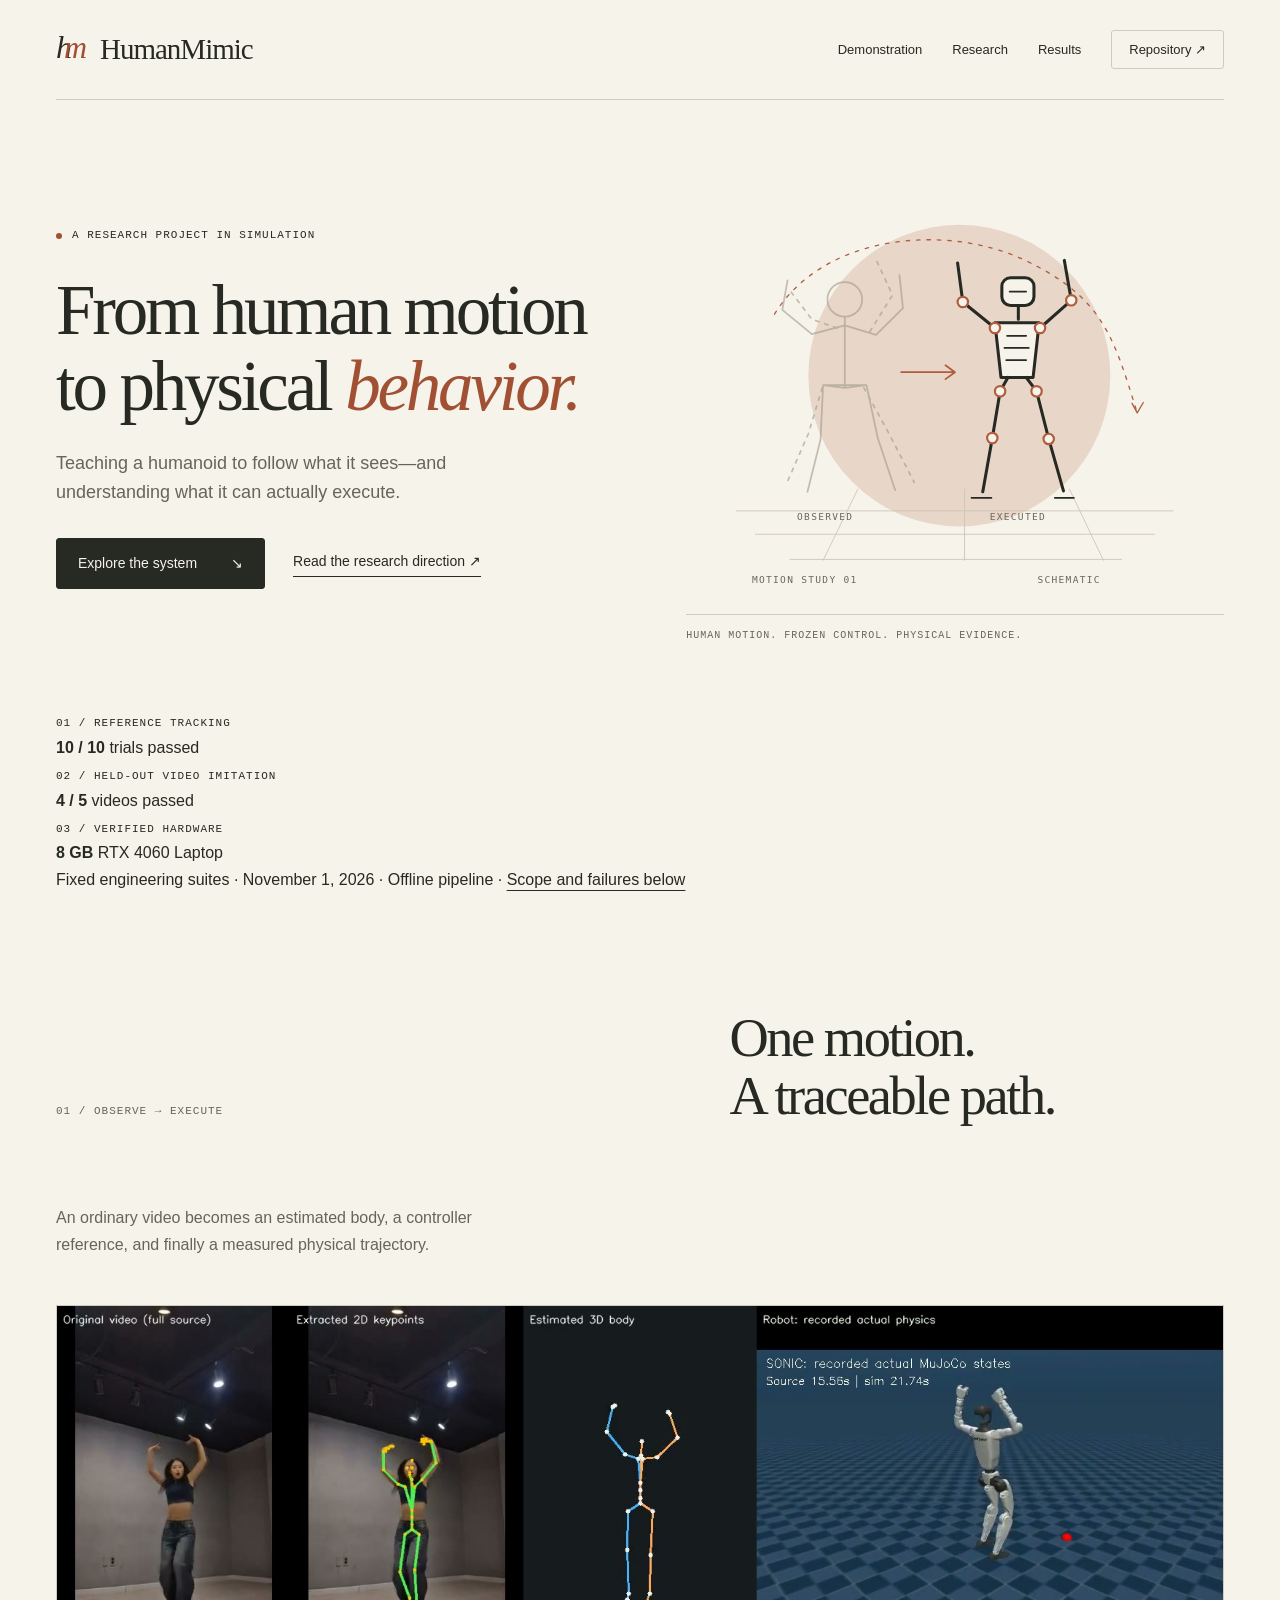
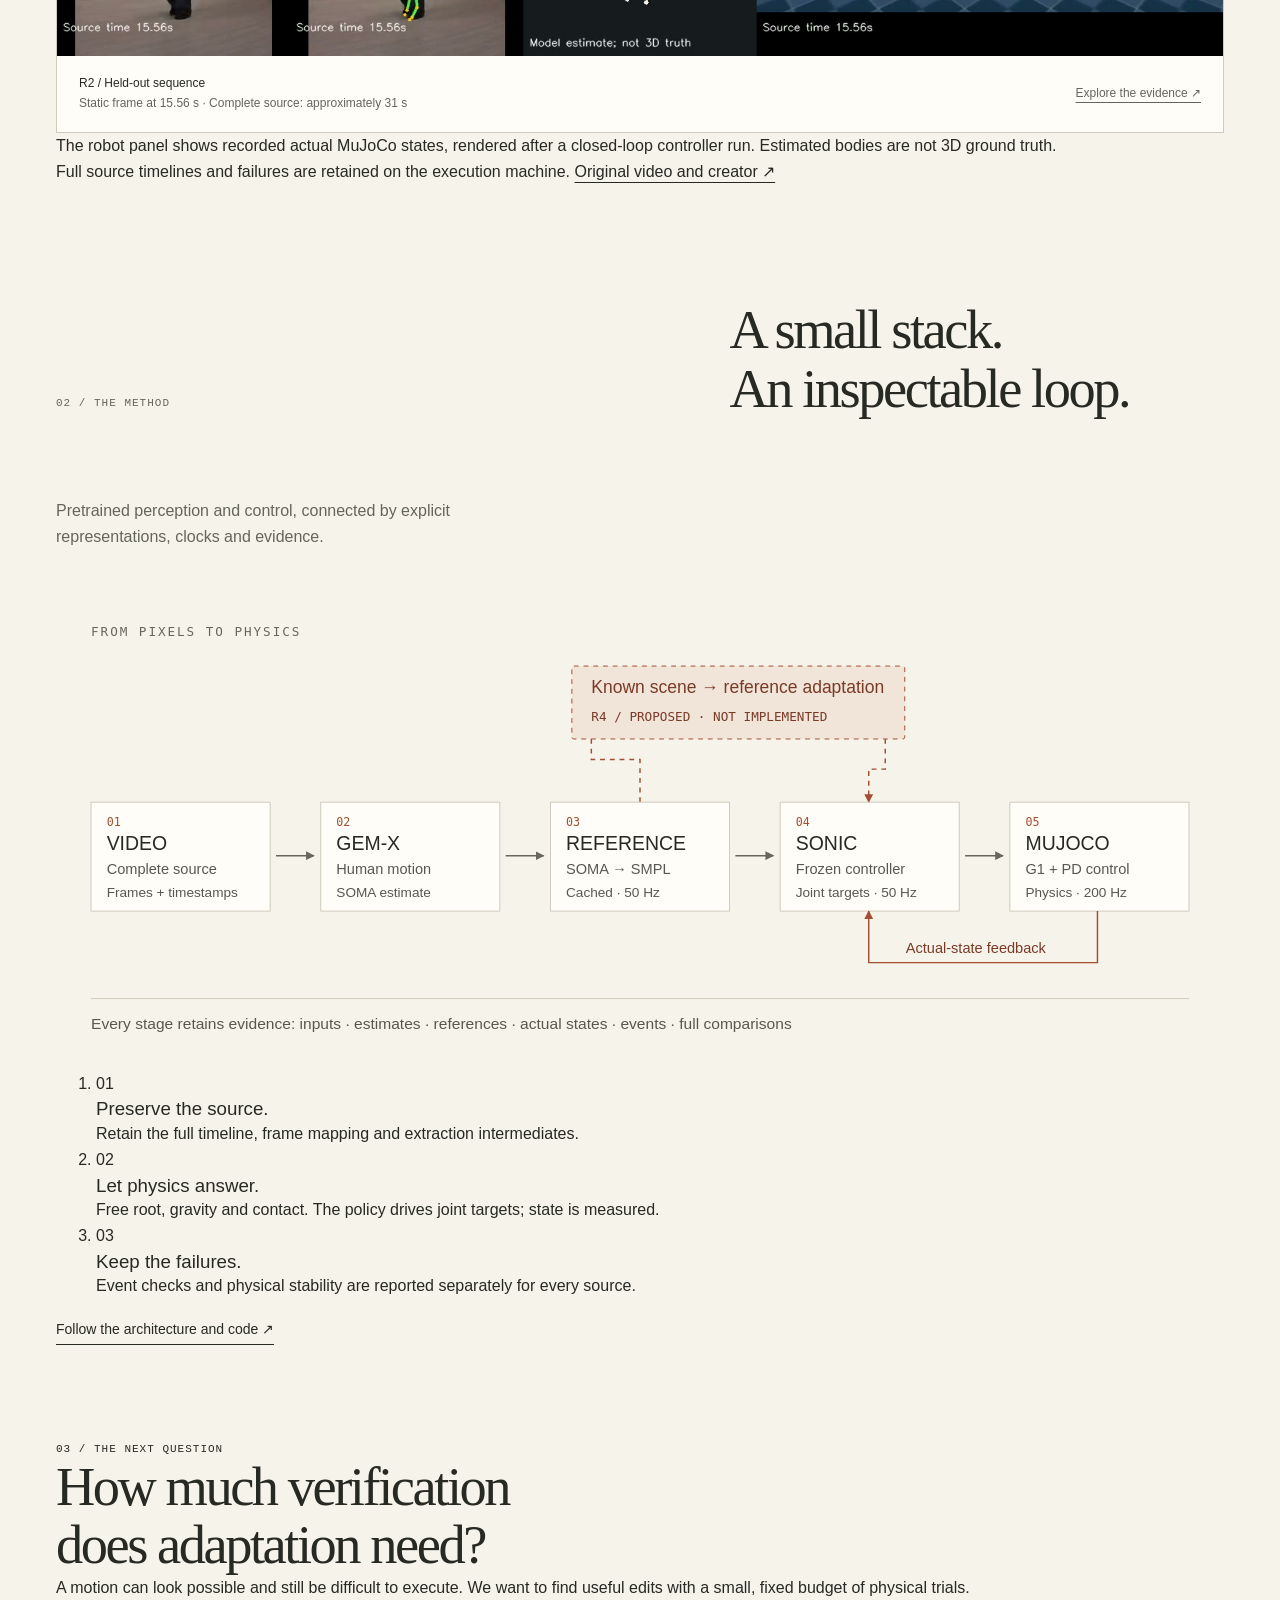
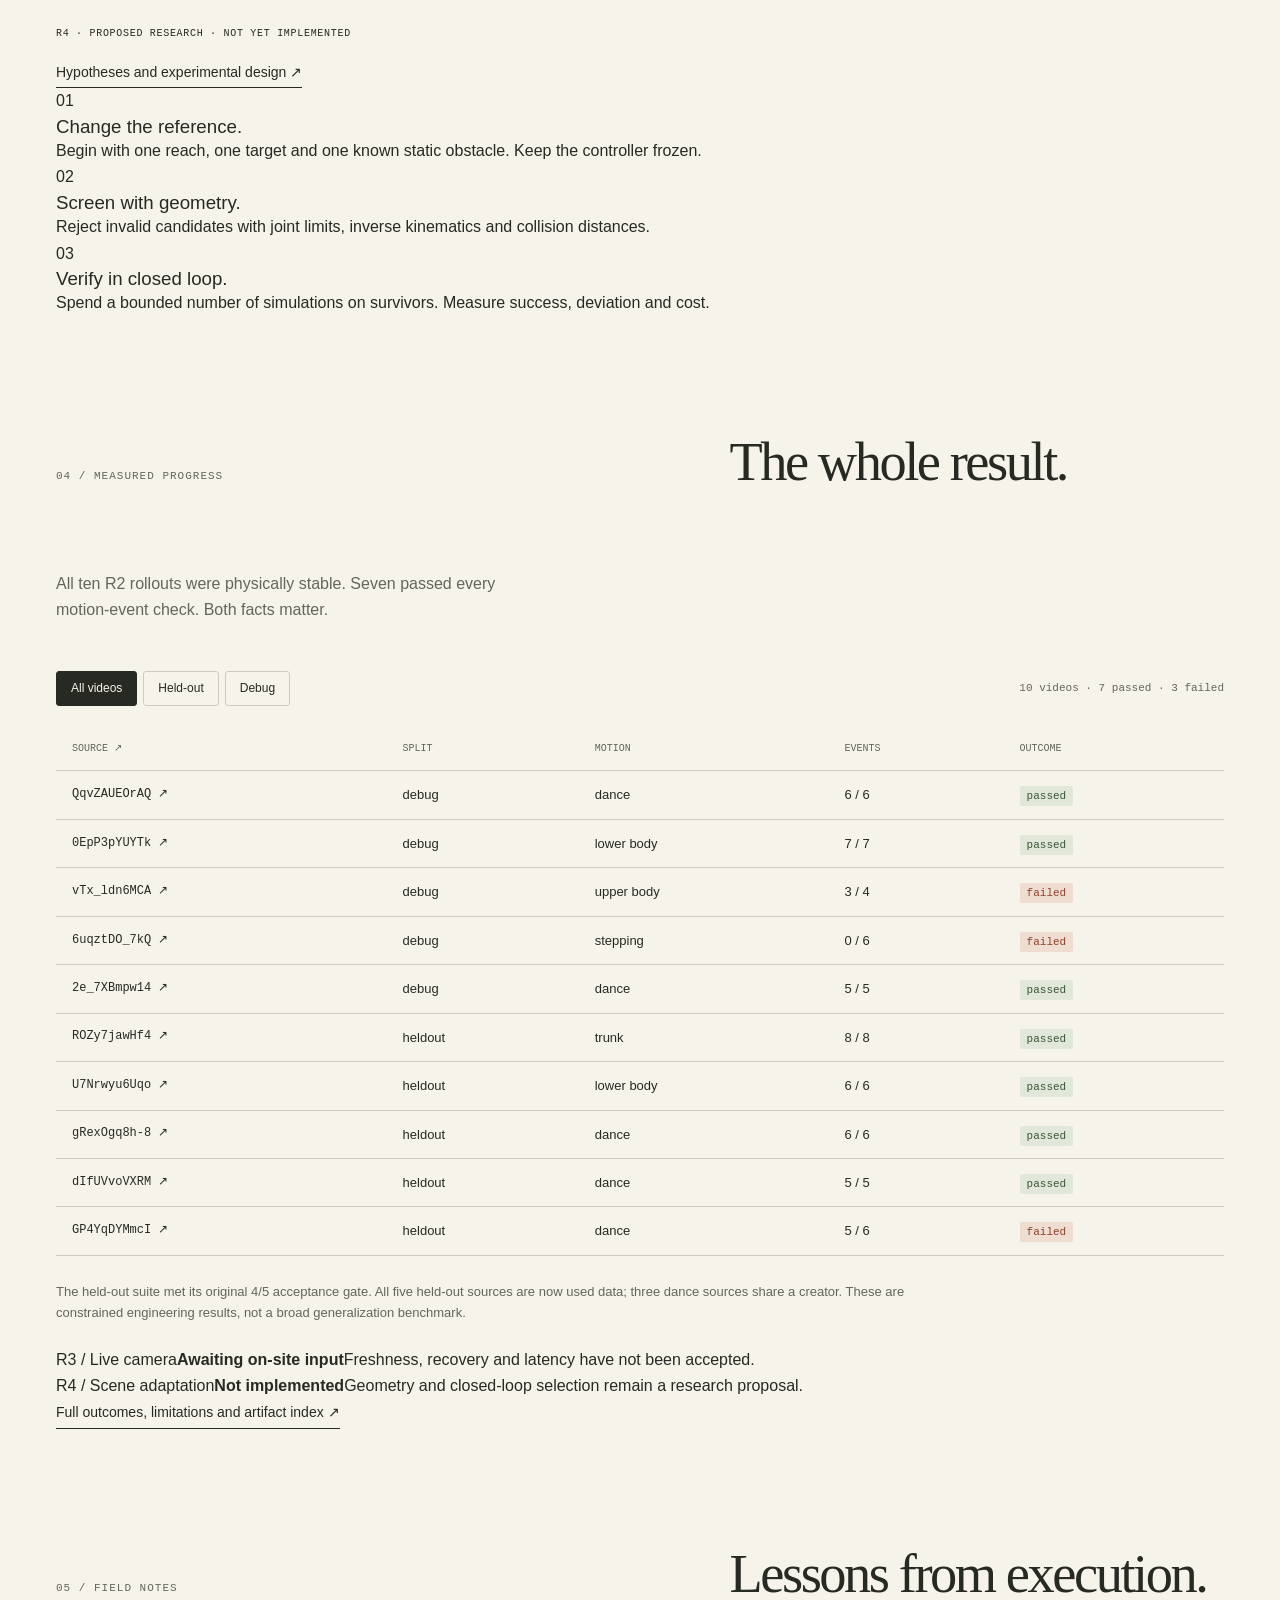
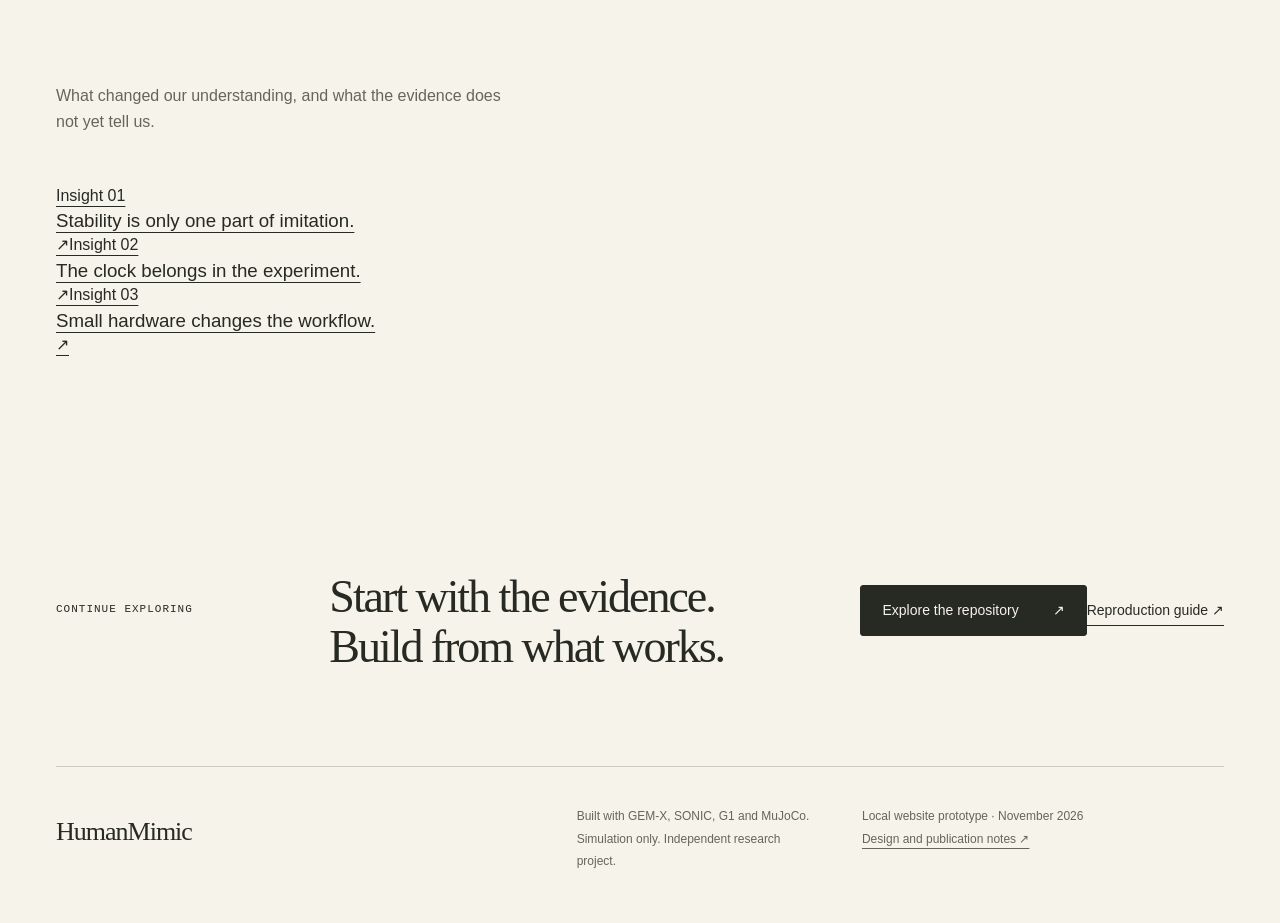
==== commit febd7997: "Unify current handoff instructions and renamed repository links" ====
--- a/website/index.html
+++ b/website/index.html
@@ -3,9 +3,9 @@
 <head>
   <meta charset="utf-8">
   <meta name="viewport" content="width=device-width, initial-scale=1">
-  <meta name="description" content="Turn a short human-motion video into a G1 simulation you can inspect. Get started with HumanMimic, explore the pipeline, and learn from real execution.">
+  <meta name="description" content="HumanMimic explores video-driven humanoid imitation and scene-constrained motion adaptation with frozen control and measurable physical execution.">
   <meta name="theme-color" content="#f6f3eb">
-  <title>HumanMimic — Video to humanoid motion</title>
+  <title>HumanMimic — From human motion to physical behavior</title>
   <link rel="icon" href="favicon.svg" type="image/svg+xml">
   <link rel="stylesheet" href="styles.css">
   <script src="script.js" defer></script>
@@ -15,105 +15,54 @@
   <header class="site-header wrap">
     <a class="wordmark" href="#top" aria-label="HumanMimic home"><span class="mark" aria-hidden="true">h<span>m</span></span>HumanMimic</a>
     <nav aria-label="Main navigation">
-      <a href="#demo">Demo</a><a href="#get-started">Get started</a><a href="#insights">Insights</a>
-      <a class="repo-link" href="https://github.com/LyrineYang/humanmimic">GitHub <span aria-hidden="true">↗</span></a>
+      <a href="#demonstration">Demonstration</a><a href="#research">Research</a><a href="#results">Results</a>
+      <a class="repo-link" href="https://github.com/LyrineYang/humanmimic">Repository <span aria-hidden="true">↗</span></a>
     </nav>
   </header>
   <main id="main">
     <section class="hero wrap" id="top" aria-labelledby="hero-title">
       <div class="hero-copy">
-        <p class="eyebrow"><span class="status-dot" aria-hidden="true"></span> Developer preview / Simulation only</p>
-        <h1 id="hero-title">Human motion.<br><em>Robot motion.</em><br>A path between.</h1>
-        <p class="hero-intro">Turn a short video into a humanoid simulation. Inspect what the robot did, understand where it differs, and explore what comes next.</p>
-        <div class="hero-actions"><a class="button" href="#get-started">Get started <span aria-hidden="true">↗</span></a><a class="text-link" href="#demo">See the output <span aria-hidden="true">↓</span></a></div>
-        <p class="hero-meta">GEM-X perception · SONIC control · G1 in MuJoCo</p>
+        <p class="eyebrow"><span class="status-dot" aria-hidden="true"></span> A research project in simulation</p>
+        <h1 id="hero-title">From human motion<br>to physical <em>behavior.</em></h1>
+        <p class="hero-intro">Teaching a humanoid to follow what it sees—and understanding what it can actually execute.</p>
+        <div class="hero-actions"><a class="button" href="#demonstration">Explore the system <span aria-hidden="true">↘</span></a><a class="text-link" href="https://github.com/LyrineYang/humanmimic/blob/main/docs/research.md">Read the research direction <span aria-hidden="true">↗</span></a></div>
       </div>
-      <figure class="motion-study"><img src="../docs/assets/motion-study.svg" alt="Original schematic of an observed human pose and a humanoid pose. Illustration, not experimental output." width="620" height="510"><figcaption><span>01 / A motion study</span><span>Observe → execute</span></figcaption></figure>
+      <figure class="motion-study"><img src="../docs/assets/motion-study.svg" alt="Schematic motion study: a human pose becomes an articulated humanoid pose. Illustration, not experimental output." width="620" height="510"><figcaption>Human motion. Frozen control. Physical evidence.</figcaption></figure>
     </section>
-    <div class="capabilities wrap" aria-label="What you can do">
-      <p><span>01</span><strong>Run a short video.</strong> Start with a single person and a clear gesture.</p>
-      <p><span>02</span><strong>Inspect every stage.</strong> Keep estimates, actual states and timing.</p>
-      <p><span>03</span><strong>Build on the evidence.</strong> Reuse caches. Compare. Explore.</p>
+
+    <div class="evidence-strip wrap" aria-label="Verified engineering results">
+      <div><span class="eyebrow">01 / Reference tracking</span><p><strong>10 / 10</strong> <span>trials passed</span></p></div>
+      <div><span class="eyebrow">02 / Held-out video imitation</span><p><strong>4 / 5</strong> <span>videos passed</span></p></div>
+      <div><span class="eyebrow">03 / Verified hardware</span><p><strong>8 GB</strong> <span>RTX 4060 Laptop</span></p></div>
+      <p class="strip-note">Fixed engineering suites · November 1, 2026 · Offline pipeline · <a href="#results">Scope and failures below</a></p>
     </div>
 
-    <section class="section wrap" id="demo" aria-labelledby="demo-title">
-      <div class="section-heading"><div><p class="eyebrow">01 / See what you get</p><h2 id="demo-title">One video.<br>The whole picture.</h2></div><p>Original footage, estimated motion and recorded robot execution—side by side, on the same source timeline.</p></div>
+    <section class="section wrap" id="demonstration" aria-labelledby="demo-title">
+      <div class="section-heading"><p class="eyebrow">01 / Observe → execute</p><h2 id="demo-title">One motion.<br>A traceable path.</h2><p>An ordinary video becomes an estimated body, a controller reference, and finally a measured physical trajectory.</p></div>
       <figure class="demo-figure">
-        <a href="../docs/assets/demo-frame.jpg" aria-label="Open the full-size comparison frame"><img src="../docs/assets/demo-frame.jpg" alt="Original dance footage, estimated 2D keypoints, estimated 3D skeleton and recorded G1 simulation, all at source time 15.56 seconds." width="1280" height="384" loading="lazy"></a>
-        <figcaption><span><b>An actual pipeline output</b> · Static frame at 15.56 s from a complete 31 s run</span><a href="https://www.youtube.com/watch?v=gRexOgq8h-8">Source / creator <span aria-hidden="true">↗</span></a></figcaption>
+        <img src="../docs/assets/demo-frame.jpg" alt="At 15.56 seconds: original dance footage, estimated 2D keypoints, estimated 3D skeleton and the G1 robot rendered from recorded simulation states." width="1280" height="384" loading="lazy">
+        <figcaption><span><b>R2 / Held-out sequence</b><br>Static frame at 15.56 s · Complete source: approximately 31 s</span><a href="https://github.com/LyrineYang/humanmimic/blob/main/docs/results.md">Explore the evidence <span aria-hidden="true">↗</span></a></figcaption>
       </figure>
-      <div class="output-notes"><div><span class="eyebrow">Compare</span><h3>A full-length comparison.</h3><p>The robot view replays recorded physical states. The 3D human view is an estimate.</p></div><div><span class="eyebrow">Inspect</span><h3>Data behind the demo.</h3><p>Motion references, actual states, stage logs and event checks stay with the run.</p></div><div><span class="eyebrow">Understand</span><h3>An honest outcome.</h3><p>Reports distinguish physical stability from imitation success, including failures.</p></div></div>
-      <a class="text-link" href="https://github.com/LyrineYang/humanmimic/blob/main/docs/results.md">Results and full-media locations <span aria-hidden="true">↗</span></a>
+      <div class="demo-notes"><p>The robot panel shows recorded actual MuJoCo states, rendered after a closed-loop controller run. Estimated bodies are not 3D ground truth.</p><p>Full source timelines and failures are retained on the execution machine. <a href="https://www.youtube.com/watch?v=gRexOgq8h-8">Original video and creator ↗</a></p></div>
     </section>
 
-    <section class="start-section" id="get-started" aria-labelledby="start-title"><div class="wrap start-grid">
-      <div class="start-copy"><p class="eyebrow">02 / Make it yours</p><h2 id="start-title">A clear place<br>to start.</h2><p class="section-intro">Explore the source today. Run your first video once the environment and assets are ready.</p>
-        <p class="setup-label">Manual setup · Linux / WSL baseline</p>
-        <a class="button" href="https://github.com/LyrineYang/humanmimic/blob/main/docs/getting-started.md">Environment setup <span aria-hidden="true">↗</span></a>
-        <div class="start-links"><a href="https://github.com/LyrineYang/humanmimic/blob/main/docs/usage.md">Usage guide ↗</a><a href="https://github.com/LyrineYang/humanmimic/blob/main/docs/troubleshooting.md">Troubleshooting ↗</a></div>
-        <details class="runtime-note"><summary>What needs to be ready?</summary><p>Prepare the separate perception and control environments, native controller, pretrained weights, body-model assets and verified storage. Cloning supplies source only.</p><p>The accepted setup used an 8 GB RTX 4060 Laptop under WSL2. A fresh-machine rebuild is not yet verified. The original workstation is paused for Linux-server migration; its boot guard also applies to the check command.</p><a href="https://github.com/LyrineYang/humanmimic/blob/main/HANDOFF.md">Current migration readiness ↗</a></details>
-      </div>
-      <div class="recipes">
-        <div class="recipe-tabs" role="tablist" aria-label="Getting started steps" hidden>
-          <button id="tab-source" type="button" role="tab" aria-controls="recipe-source" aria-selected="true" data-recipe="source">1. Get source</button>
-          <button id="tab-check" type="button" role="tab" aria-controls="recipe-check" aria-selected="false" tabindex="-1" data-recipe="check">2. Check input</button>
-          <button id="tab-output" type="button" role="tab" aria-controls="recipe-output" aria-selected="false" tabindex="-1" data-recipe="output">3. Find output</button>
-        </div>
-        <section class="recipe-panel" id="recipe-source" aria-labelledby="source-title">
-          <div class="recipe-heading"><span class="eyebrow">Terminal / Repository access required</span><button class="copy-button" type="button" data-copy="source-code" hidden>Copy command</button></div>
-          <h3 id="source-title">Start with the source.</h3><p>Git and Git LFS are required. Models, environments and full videos are prepared separately.</p>
-          <pre tabindex="0" aria-label="Clone command"><code id="source-code">GIT_LFS_SKIP_SMUDGE=1 git clone --recurse-submodules \
-  https://github.com/LyrineYang/humanmimic.git
-cd humanmimic</code></pre>
-          <p class="recipe-footnote">The repository is currently private. Use your existing GitHub access.</p>
-        </section>
-        <section class="recipe-panel" id="recipe-check" aria-labelledby="check-title">
-          <div class="recipe-heading"><span class="eyebrow">Terminal / Prepared runtime</span><button class="copy-button" type="button" data-copy="check-code" hidden>Copy command</button></div>
-          <h3 id="check-title">Choose a simple first motion.</h3><p>Use a single-person video up to 60 seconds, with a fixed camera and the full body and feet visible.</p>
-          <pre tabindex="0" aria-label="Input check command"><code id="check-code">source scripts/activate-r2.sh
-python scripts/run-r2-video.py \
-  --input /absolute/path/to/clip.mp4 \
-  --run-id my-first-video \
-  --check-only</code></pre>
-          <p class="recipe-footnote">On a prepared, authorized target, check that <code>active_task_pids</code> is empty and <code>reserved_heldout_source</code> is false. Remove <code>--check-only</code> to run. This inspection alone does not verify runtime readiness.</p>
-        </section>
-        <section class="recipe-panel" id="recipe-output" aria-labelledby="output-title">
-          <div class="recipe-heading"><span class="eyebrow">Output / Your run directory</span></div>
-          <h3 id="output-title">Open the report first.</h3><p>A completed pipeline saves a comparison and the data behind it under <code>$R2_STORAGE_ROOT/runs/</code>.</p>
-          <pre tabindex="0" aria-label="Run output directory"><code>my-first-video/
-├── REPORT.md
-├── demo/comparison.mp4
-├── extraction/
-├── physical/
-└── body-audit/</code></pre>
-          <p class="recipe-footnote">A demo can exist while acceptance is incomplete. Motion-event annotations and final visual review are needed for a fully verified result. <a href="https://github.com/LyrineYang/humanmimic/blob/main/docs/usage.md#find-and-interpret-the-output">Understand each artifact ↗</a></p>
-        </section>
-        <p class="copy-status" role="status" aria-live="polite"></p>
-      </div>
+    <section class="method-section" id="method" aria-labelledby="method-title"><div class="wrap">
+      <div class="section-heading"><p class="eyebrow">02 / The method</p><h2 id="method-title">A small stack.<br>An inspectable loop.</h2><p>Pretrained perception and control, connected by explicit representations, clocks and evidence.</p></div>
+      <div class="pipeline-image" tabindex="0" role="region" aria-label="Pipeline diagram; scroll horizontally on small screens"><img src="../docs/assets/pipeline.svg" alt="Video → GEM-X → SOMA/SMPL reference → frozen SONIC → G1 with PD control in MuJoCo; actual-state feedback closes the loop. A dashed R4 branch proposes scene adaptation." width="1200" height="470" loading="lazy"></div>
+      <ol class="method-notes"><li><span>01</span><h3>Preserve the source.</h3><p>Retain the full timeline, frame mapping and extraction intermediates.</p></li><li><span>02</span><h3>Let physics answer.</h3><p>Free root, gravity and contact. The policy drives joint targets; state is measured.</p></li><li><span>03</span><h3>Keep the failures.</h3><p>Event checks and physical stability are reported separately for every source.</p></li></ol>
+      <a class="text-link" href="https://github.com/LyrineYang/humanmimic/blob/main/docs/architecture.md">Follow the architecture and code <span aria-hidden="true">↗</span></a>
     </div></section>
 
-    <section class="section wrap" id="pipeline" aria-labelledby="pipeline-title">
-      <div class="section-heading"><div><p class="eyebrow">03 / Under the surface</p><h2 id="pipeline-title">Connected stages.<br>Inspectable decisions.</h2></div><p>Perception runs offline, then releases its models before control begins. Each boundary leaves data you can examine.</p></div>
-      <div class="pipeline-image" tabindex="0" role="region" aria-label="Pipeline diagram; scroll horizontally on small screens"><img src="../docs/assets/pipeline.svg" alt="Video to GEM-X to SOMA/SMPL reference to frozen SONIC to G1 in MuJoCo. Actual-state feedback closes the control loop. The dashed scene-adaptation branch is proposed, not implemented." width="1200" height="470" loading="lazy"></div>
-      <div class="pipeline-caption"><p>The controller drives joint targets. Gravity, contact and robot-state feedback determine what happens next.</p><a class="text-link" href="https://github.com/LyrineYang/humanmimic/blob/main/docs/architecture.md">Architecture &amp; source map ↗</a></div>
+    <section class="section wrap research-section" id="research" aria-labelledby="research-title">
+      <div class="research-question"><p class="eyebrow">03 / The next question</p><h2 id="research-title">How much verification<br>does adaptation need?</h2><p class="large-copy">A motion can look possible and still be difficult to execute. We want to find useful edits with a small, fixed budget of physical trials.</p><p class="proposal-label">R4 · Proposed research · Not yet implemented</p><a class="text-link" href="https://github.com/LyrineYang/humanmimic/blob/main/docs/research.md">Hypotheses and experimental design <span aria-hidden="true">↗</span></a></div>
+      <div class="research-steps"><article><span>01</span><div><h3>Change the reference.</h3><p>Begin with one reach, one target and one known static obstacle. Keep the controller frozen.</p></div></article><article><span>02</span><div><h3>Screen with geometry.</h3><p>Reject invalid candidates with joint limits, inverse kinematics and collision distances.</p></div></article><article><span>03</span><div><h3>Verify in closed loop.</h3><p>Spend a bounded number of simulations on survivors. Measure success, deviation and cost.</p></div></article></div>
     </section>
 
-    <section class="insights-section" id="insights" aria-labelledby="insights-title"><div class="wrap">
-      <div class="section-heading"><div><p class="eyebrow">04 / What we are learning</p><h2 id="insights-title">Useful tools.<br>Open questions.</h2></div><p>Building the pipeline changes how we think about imitation. These notes start with observed behavior and keep the limits in view.</p></div>
-      <div class="insight-list">
-        <a class="insight" href="https://github.com/LyrineYang/humanmimic/blob/main/docs/insights.md#01--staying-upright-is-only-one-part-of-imitation"><span class="eyebrow">01 / Evaluation</span><div><h3>Upright does not mean understood.</h3><p>All ten video rollouts were stable. Three still missed motion-event checks. We keep the two outcomes separate.</p></div><span class="insight-arrow" aria-hidden="true">↗</span></a>
-        <a class="insight" href="https://github.com/LyrineYang/humanmimic/blob/main/docs/insights.md#04--memory-pressure-is-also-a-scheduling-problem"><span class="eyebrow">02 / Workflow</span><div><h3>Small hardware rewards clear stages.</h3><p>Sequential extraction, saved caches and released models made the offline workflow possible on an 8 GB GPU.</p></div><span class="insight-arrow" aria-hidden="true">↗</span></a>
-        <a class="insight" href="https://github.com/LyrineYang/humanmimic/blob/main/docs/insights.md#05--a-monocular-estimate-is-not-the-humans-ground-truth"><span class="eyebrow">03 / Perception</span><div><h3>Look at the reference before the robot.</h3><p>In one failed dance, missing knee amplitude was already present in the estimate. The cause remains unresolved.</p></div><span class="insight-arrow" aria-hidden="true">↗</span></a>
-      </div>
-      <a class="text-link" href="https://github.com/LyrineYang/humanmimic/blob/main/docs/insights.md">Read all six field notes ↗</a>
-    </div></section>
-
-    <section class="section wrap" id="results" aria-labelledby="results-title">
-      <div class="section-heading"><div><p class="eyebrow">05 / What works today</p><h2 id="results-title">Progress you<br>can inspect.</h2></div><p>Small engineering suites on the original workstation. Every source has an outcome, including the ones that failed.</p></div>
-      <div class="result-summary"><div><span class="eyebrow">Reference tracking</span><strong>10 / 10</strong><p>Five motions, two trials each.</p></div><div><span class="eyebrow">Held-out video imitation</span><strong>4 / 5</strong><p>Original acceptance gate met.</p></div><div><span class="eyebrow">Debug video imitation</span><strong>3 / 5</strong><p>Failures retained for inspection.</p></div></div>
-      <details class="all-results"><summary>Explore all 10 video results <span aria-hidden="true">＋</span></summary>
-        <div class="results-toolbar"><div class="filters" role="group" aria-label="Filter video results" hidden><button type="button" data-filter="all" aria-pressed="true">All videos</button><button type="button" data-filter="heldout" aria-pressed="false">Held-out</button><button type="button" data-filter="debug" aria-pressed="false">Debug</button></div><p id="result-count" role="status" aria-live="polite">10 videos · 7 passed · 3 failed</p></div>
-        <div class="table-scroll" tabindex="0" role="region" aria-label="Complete R2 results; scroll horizontally on small screens"><table><caption class="visually-hidden">All R2 video sources, events and acceptance outcomes</caption><thead><tr><th scope="col">Source ↗</th><th scope="col">Split</th><th scope="col">Motion</th><th scope="col">Events</th><th scope="col">Outcome</th></tr></thead><tbody>
+    <section class="results-section" id="results" aria-labelledby="results-title"><div class="wrap">
+      <div class="section-heading"><p class="eyebrow">04 / Measured progress</p><h2 id="results-title">The whole result.</h2><p>All ten R2 rollouts were physically stable. Seven passed every motion-event check. Both facts matter.</p></div>
+      <div class="results-toolbar"><div class="filters" role="group" aria-label="Filter video results" hidden><button type="button" data-filter="all" aria-pressed="true">All videos</button><button type="button" data-filter="heldout" aria-pressed="false">Held-out</button><button type="button" data-filter="debug" aria-pressed="false">Debug</button></div><p id="result-count" role="status" aria-live="polite">10 videos · 7 passed · 3 failed</p></div>
+      <div class="table-scroll" tabindex="0" role="region" aria-label="Complete R2 results; scroll horizontally on small screens">
+        <table><caption class="visually-hidden">R2 source videos, frozen motion events and full acceptance outcomes</caption><thead><tr><th scope="col">Source ↗</th><th scope="col">Split</th><th scope="col">Motion</th><th scope="col">Events</th><th scope="col">Outcome</th></tr></thead><tbody>
 <tr data-split="debug"><th scope="row"><a href="https://www.youtube.com/watch?v=QqvZAUEOrAQ">QqvZAUEOrAQ <span aria-hidden="true">↗</span></a></th><td>debug</td><td>dance</td><td>6 / 6</td><td><span class="result passed">passed</span></td></tr>
 <tr data-split="debug"><th scope="row"><a href="https://www.youtube.com/watch?v=0EpP3pYUYTk">0EpP3pYUYTk <span aria-hidden="true">↗</span></a></th><td>debug</td><td>lower body</td><td>7 / 7</td><td><span class="result passed">passed</span></td></tr>
 <tr data-split="debug"><th scope="row"><a href="https://www.youtube.com/watch?v=vTx_ldn6MCA">vTx_ldn6MCA <span aria-hidden="true">↗</span></a></th><td>debug</td><td>upper body</td><td>3 / 4</td><td><span class="result failed">failed</span></td></tr>
@@ -124,16 +73,20 @@
 <tr data-split="heldout"><th scope="row"><a href="https://www.youtube.com/watch?v=gRexOgq8h-8">gRexOgq8h-8 <span aria-hidden="true">↗</span></a></th><td>heldout</td><td>dance</td><td>6 / 6</td><td><span class="result passed">passed</span></td></tr>
 <tr data-split="heldout"><th scope="row"><a href="https://www.youtube.com/watch?v=dIfUVvoVXRM">dIfUVvoVXRM <span aria-hidden="true">↗</span></a></th><td>heldout</td><td>dance</td><td>5 / 5</td><td><span class="result passed">passed</span></td></tr>
 <tr data-split="heldout"><th scope="row"><a href="https://www.youtube.com/watch?v=GP4YqDYMmcI">GP4YqDYMmcI <span aria-hidden="true">↗</span></a></th><td>heldout</td><td>dance</td><td>5 / 6</td><td><span class="result failed">failed</span></td></tr>
-        </tbody></table></div>
-      </details>
-      <p class="results-context">As of November 1, 2026. All five held-out videos are now used data; three share a creator. These results do not establish broad generalization or real-time operation. Full recordings remain on the execution machine.</p>
-      <a class="text-link" href="https://github.com/LyrineYang/humanmimic/blob/main/docs/results.md">Complete results &amp; limitations ↗</a>
+        </tbody></table>
+      </div>
+      <p class="results-context">The held-out suite met its original 4/5 acceptance gate. All five held-out sources are now used data; three dance sources share a creator. These are constrained engineering results, not a broad generalization benchmark.</p>
+      <div class="stage-notes"><p><span>R3 / Live camera</span><b>Awaiting on-site input</b>Freshness, recovery and latency have not been accepted.</p><p><span>R4 / Scene adaptation</span><b>Not implemented</b>Geometry and closed-loop selection remain a research proposal.</p></div>
+      <a class="text-link" href="https://github.com/LyrineYang/humanmimic/blob/main/docs/results.md">Full outcomes, limitations and artifact index <span aria-hidden="true">↗</span></a>
+    </div></section>
+
+    <section class="section wrap" id="notes" aria-labelledby="notes-title">
+      <div class="section-heading"><p class="eyebrow">05 / Field notes</p><h2 id="notes-title">Lessons from execution.</h2><p>What changed our understanding, and what the evidence does not yet tell us.</p></div>
+      <div class="notes-list"><a href="https://github.com/LyrineYang/humanmimic/blob/main/docs/insights.md#01--staying-upright-is-only-one-part-of-imitation"><span>Insight 01</span><h3>Stability is only one part of imitation.</h3><span aria-hidden="true">↗</span></a><a href="https://github.com/LyrineYang/humanmimic/blob/main/docs/insights.md#02--the-clock-belongs-in-the-control-experiment"><span>Insight 02</span><h3>The clock belongs in the experiment.</h3><span aria-hidden="true">↗</span></a><a href="https://github.com/LyrineYang/humanmimic/blob/main/docs/insights.md#04--memory-pressure-is-also-a-scheduling-problem"><span>Insight 03</span><h3>Small hardware changes the workflow.</h3><span aria-hidden="true">↗</span></a></div>
     </section>
 
-    <section class="next-section" id="exploration" aria-labelledby="next-title"><div class="wrap next-grid"><div><p class="eyebrow">06 / An open direction</p><h2 id="next-title">What if the scene<br><em>gets in the way?</em></h2><p class="section-intro">The next experiment asks whether small edits can help a demonstrated reach succeed around an obstacle—with the same frozen controller.</p><span class="proposal-label">Proposed / Not yet implemented</span><a class="text-link" href="https://github.com/LyrineYang/humanmimic/blob/main/docs/research.md">Explore the research plan ↗</a></div><ol class="next-steps"><li><span>01</span><div><h3>Edit the reference.</h3><p>One reach, a fixed target and one known obstacle.</p></div></li><li><span>02</span><div><h3>Screen with geometry.</h3><p>Joint limits, inverse kinematics and collision distances.</p></div></li><li><span>03</span><div><h3>Ask execution.</h3><p>Compare success, motion deviation and simulation cost.</p></div></li></ol></div></section>
-
-    <section class="closing wrap"><div><p class="eyebrow">A place to use, understand and contribute</p><h2>Start with a motion.<br>Follow your curiosity.</h2></div><div class="closing-links"><a class="button" href="#get-started">Get started <span aria-hidden="true">↑</span></a><a class="text-link" href="https://github.com/LyrineYang/humanmimic/blob/main/CONTRIBUTING.md">Contribute a fix or an idea ↗</a></div></section>
+    <section class="closing wrap"><p class="eyebrow">Continue exploring</p><h2>Start with the evidence.<br>Build from what works.</h2><div><a class="button" href="https://github.com/LyrineYang/humanmimic">Explore the repository <span aria-hidden="true">↗</span></a><a class="text-link" href="https://github.com/LyrineYang/humanmimic/blob/main/docs/getting-started.md">Reproduction guide <span aria-hidden="true">↗</span></a></div></section>
   </main>
-  <footer class="site-footer wrap"><div><a class="wordmark" href="#top">HumanMimic</a><p>Video to humanoid motion.<br>Built with GEM-X, SONIC, G1 and MuJoCo.</p></div><div><p class="eyebrow">Explore</p><a href="https://github.com/LyrineYang/humanmimic/blob/main/docs/usage.md">Usage guide</a><a href="#pipeline">Pipeline</a><a href="#insights">Insights</a><a href="https://github.com/LyrineYang/humanmimic/blob/main/CONTRIBUTING.md">Contributing</a></div><div><p class="eyebrow">Project status</p><p>Developer preview · Simulation only<br>Live camera: awaiting on-site testing<br>Scene adaptation: proposed</p><p class="footer-meta">Private repository · Local preview<br>No project-wide open-source license yet.</p></div></footer>
+  <footer class="site-footer wrap"><a class="wordmark" href="#top">HumanMimic</a><p>Built with GEM-X, SONIC, G1 and MuJoCo.<br>Simulation only. Independent research project.</p><p>Local website prototype · November 2026<br><a href="https://github.com/LyrineYang/humanmimic/blob/main/docs/website.md">Design and publication notes ↗</a></p></footer>
 </body>
 </html>
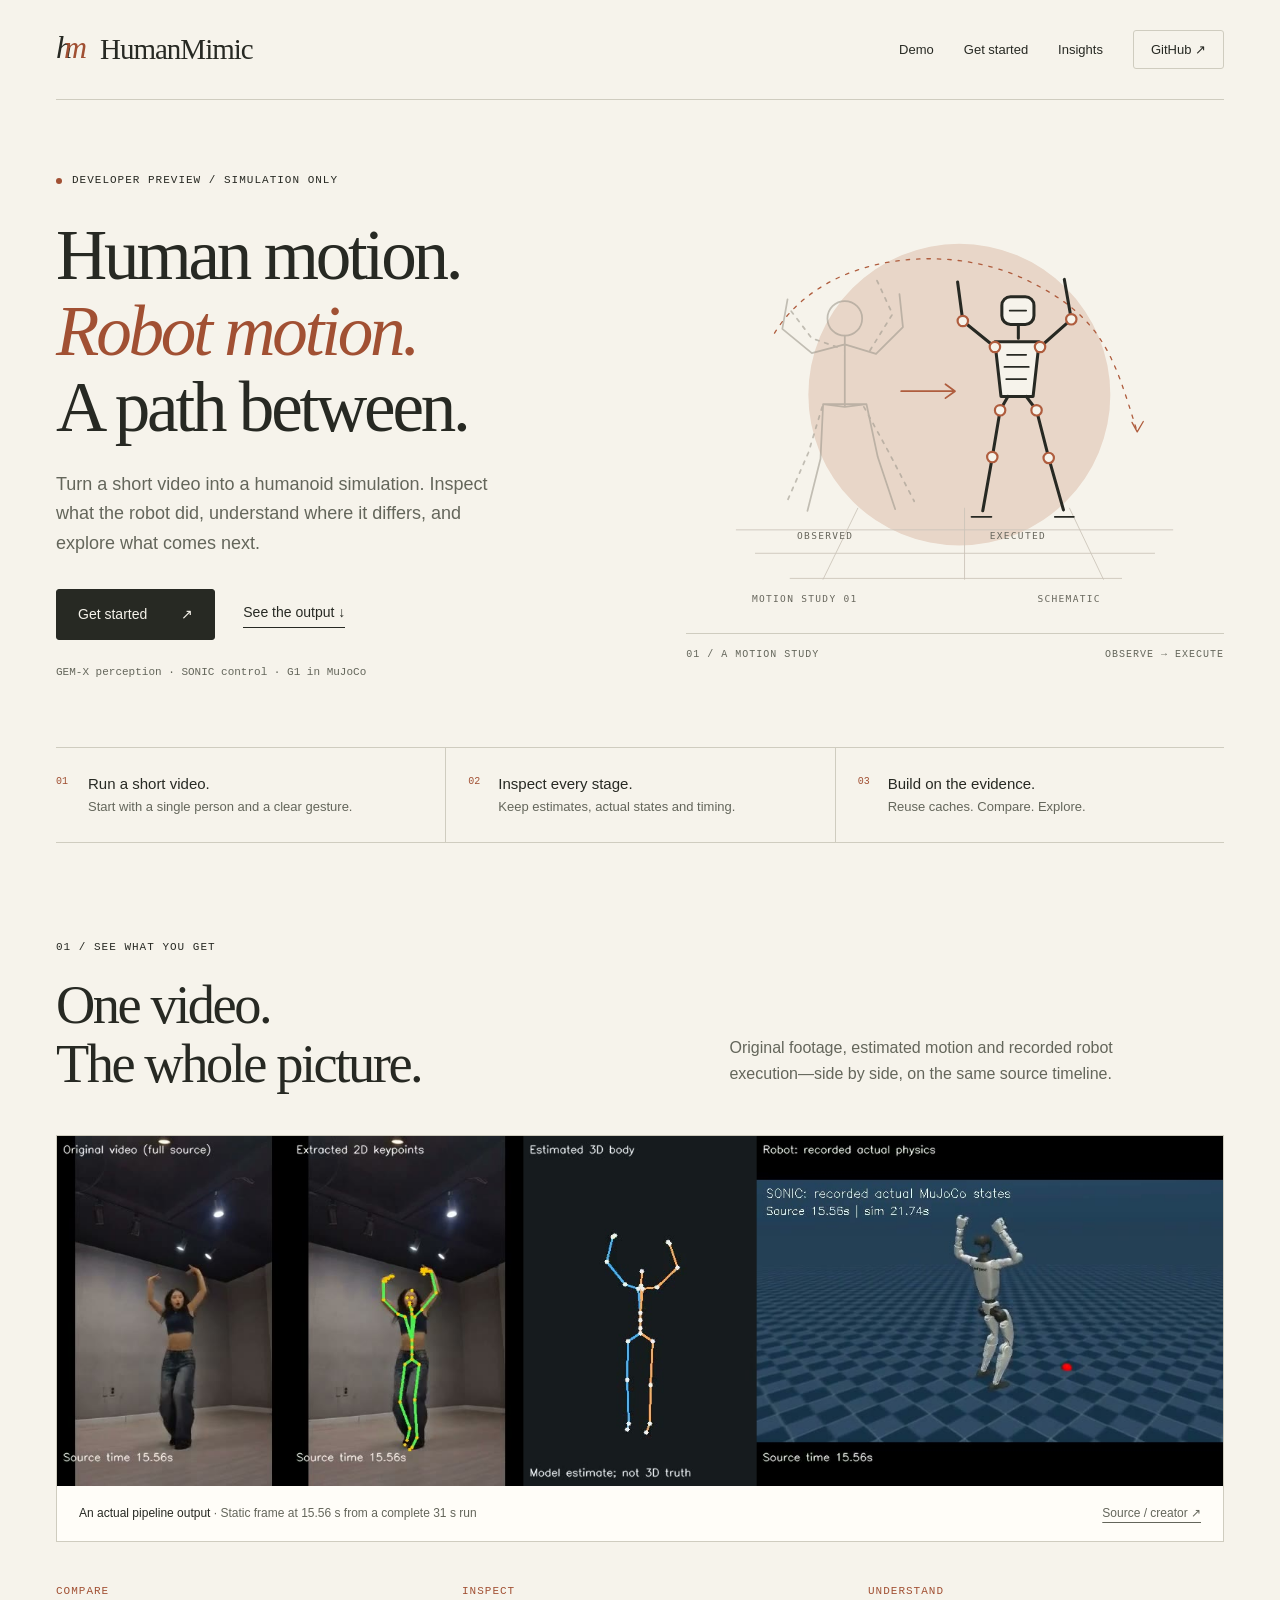
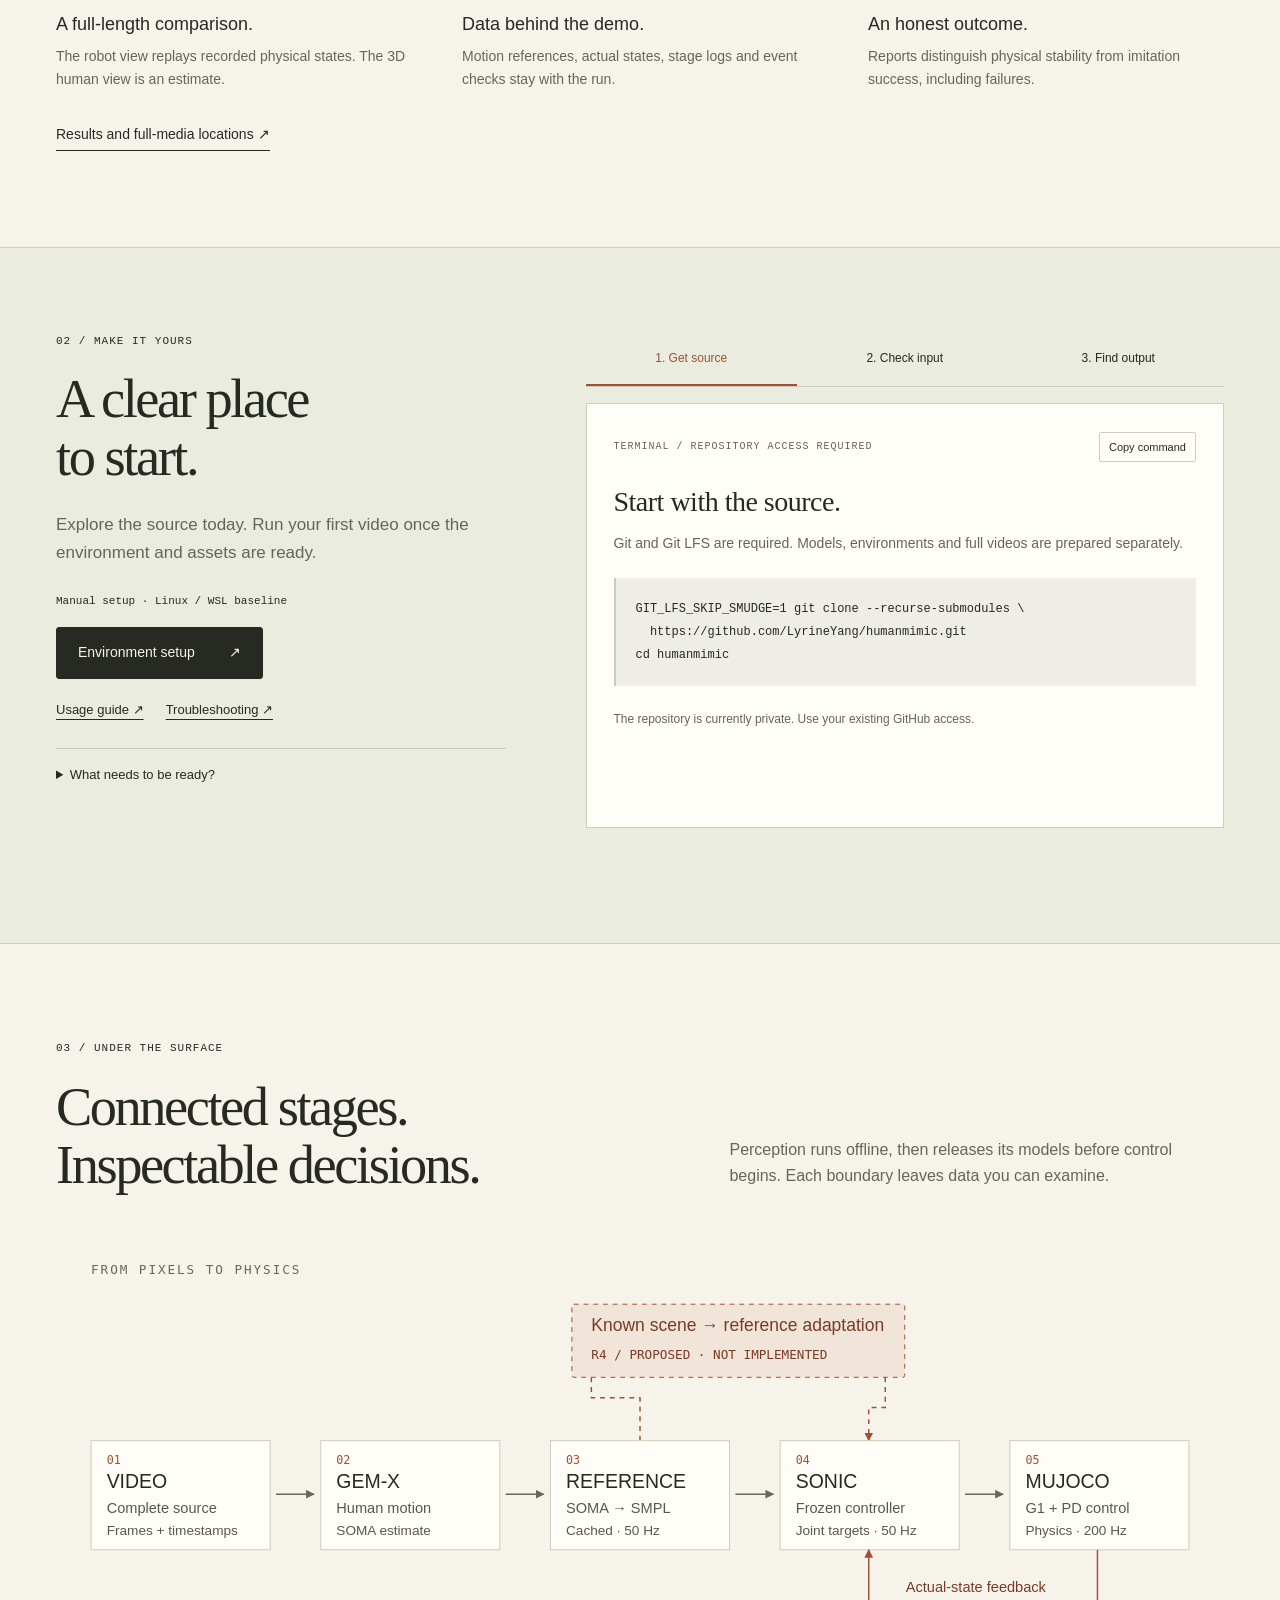
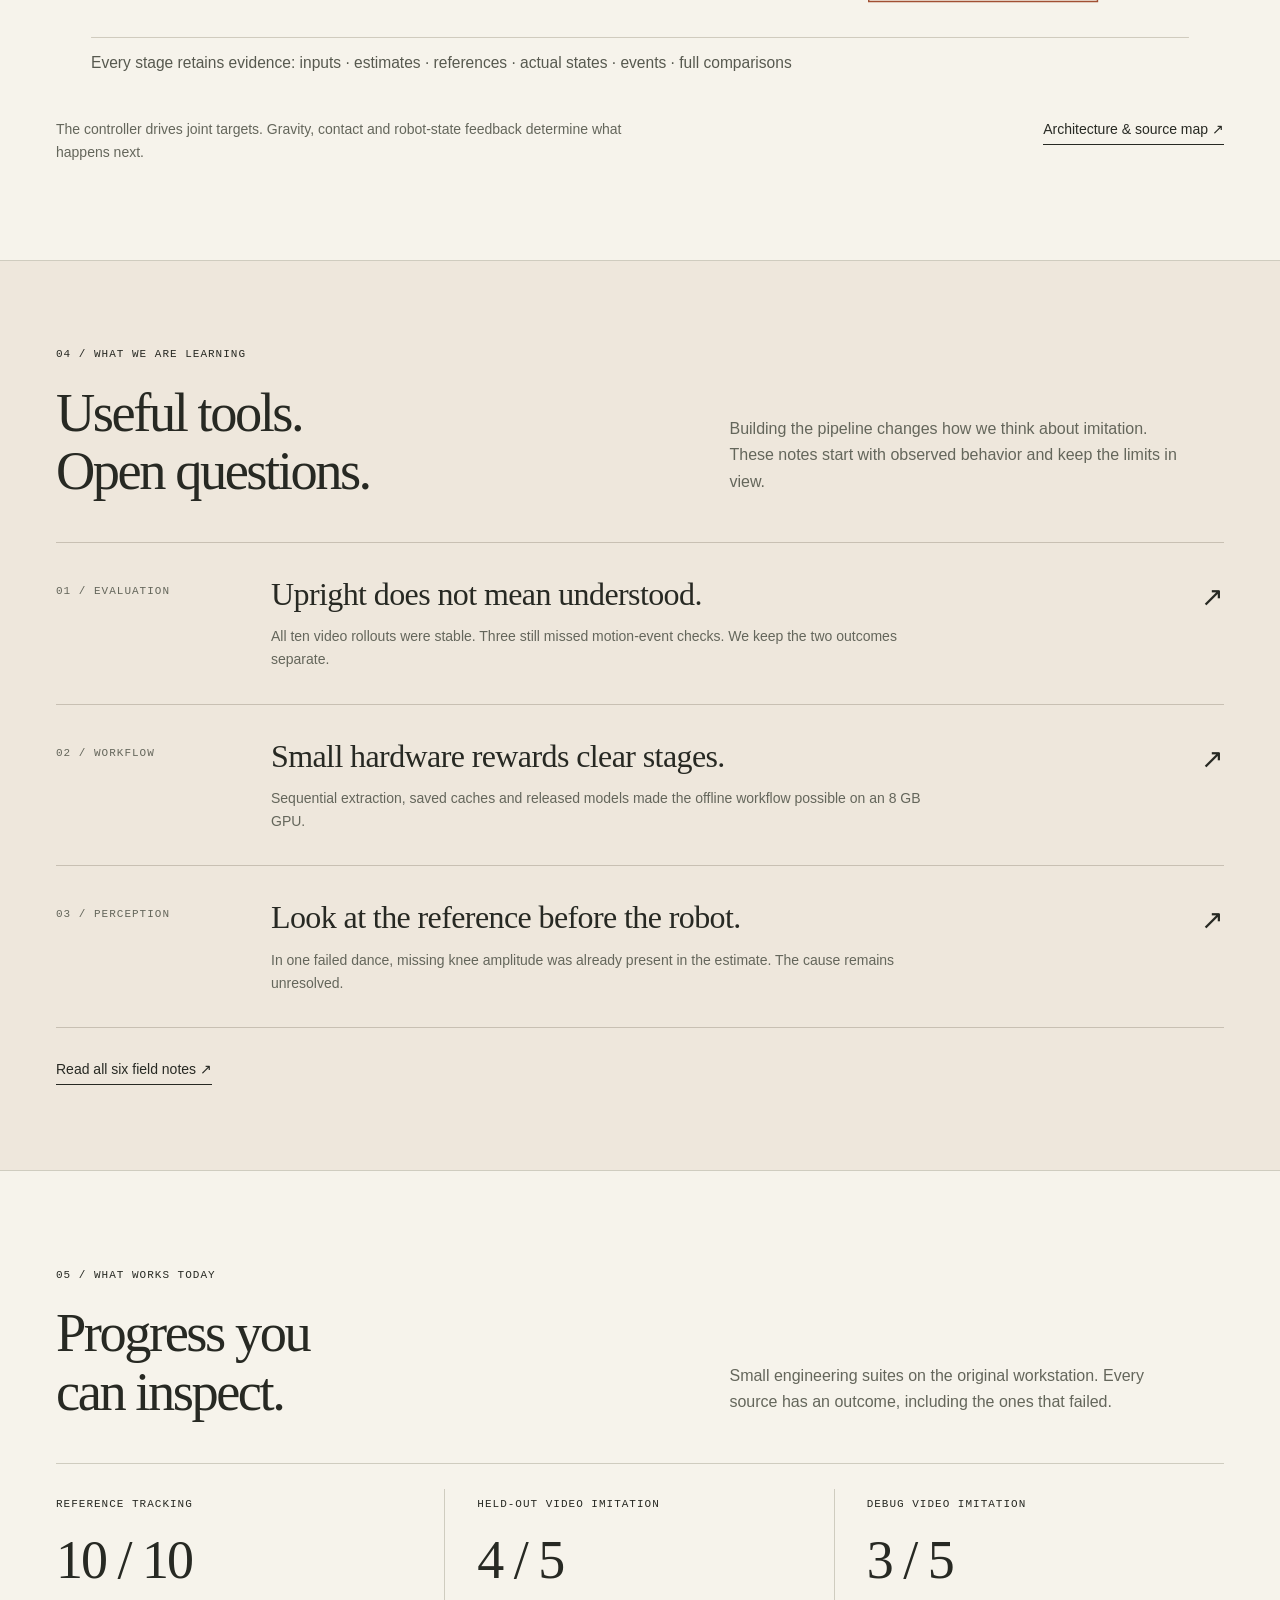
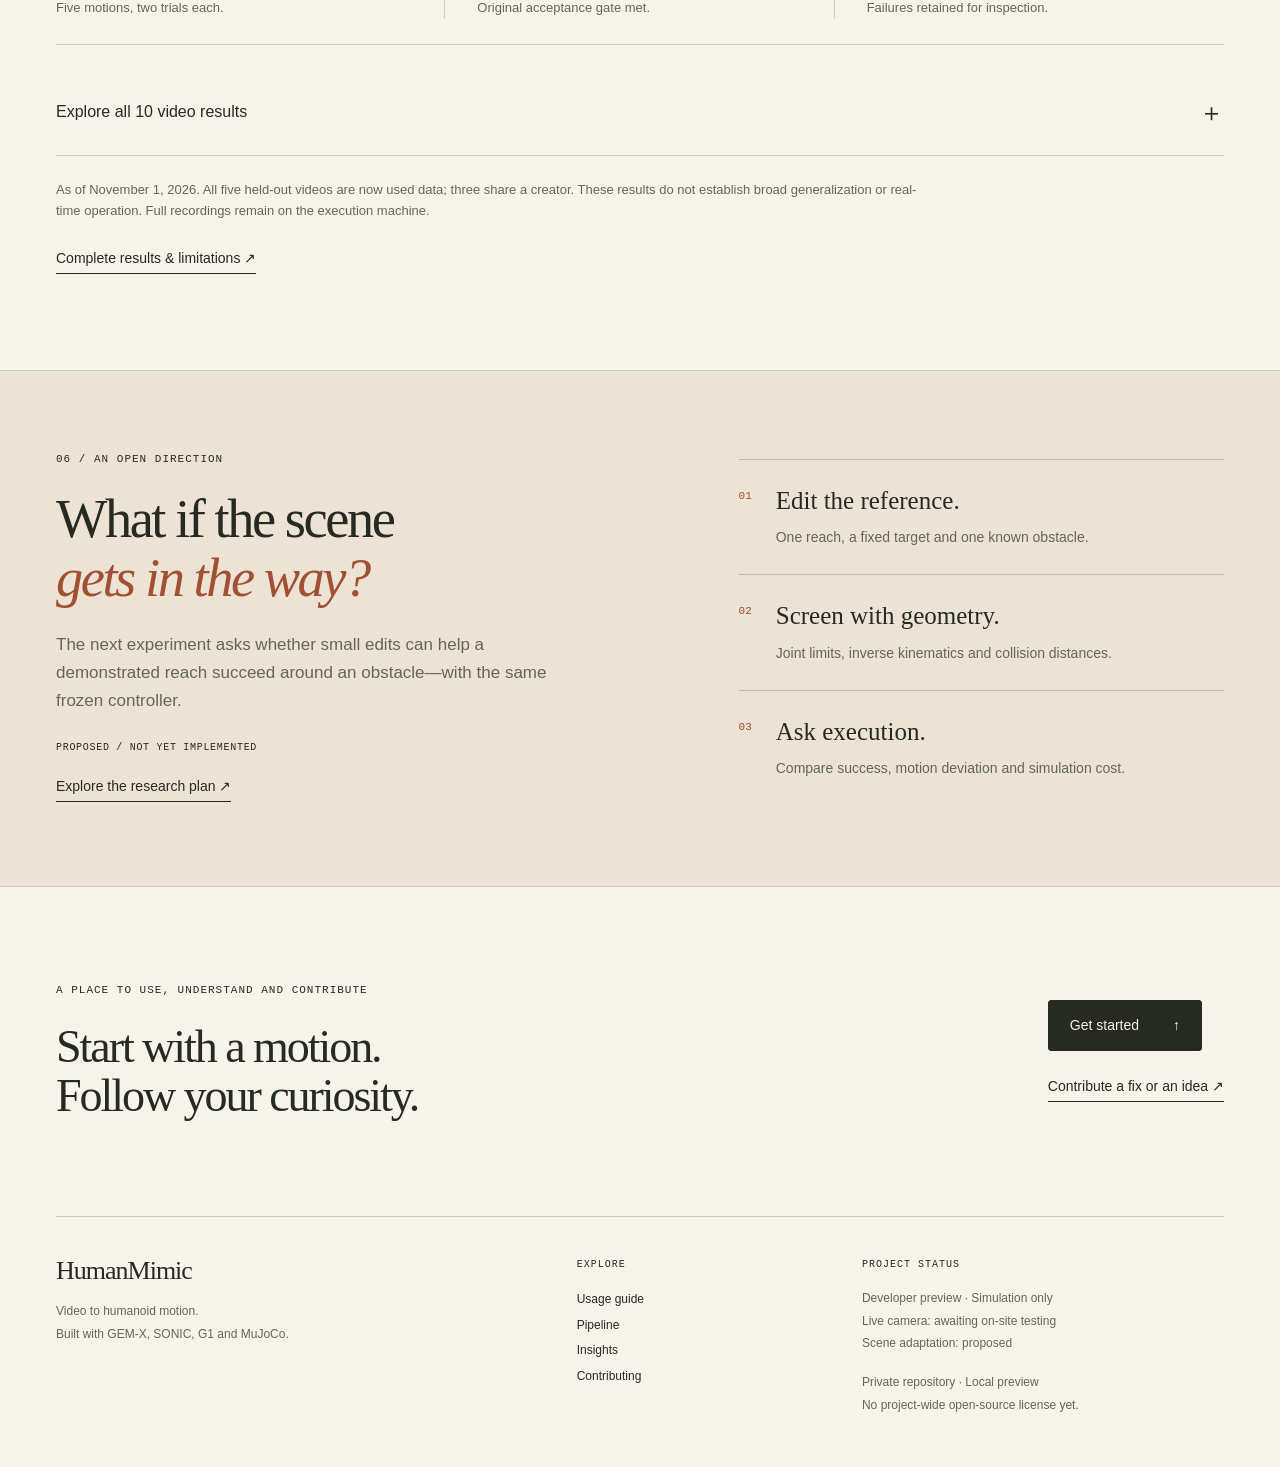
==== commit e989eefd: "Merge committed website updates with synchronized Linux handoff" ====
--- a/website/index.html
+++ b/website/index.html
@@ -3,9 +3,9 @@
 <head>
   <meta charset="utf-8">
   <meta name="viewport" content="width=device-width, initial-scale=1">
-  <meta name="description" content="HumanMimic explores video-driven humanoid imitation and scene-constrained motion adaptation with frozen control and measurable physical execution.">
+  <meta name="description" content="Turn a short human-motion video into a G1 simulation you can inspect. Get started with HumanMimic, explore the pipeline, and learn from real execution.">
   <meta name="theme-color" content="#f6f3eb">
-  <title>HumanMimic — From human motion to physical behavior</title>
+  <title>HumanMimic — Video to humanoid motion</title>
   <link rel="icon" href="favicon.svg" type="image/svg+xml">
   <link rel="stylesheet" href="styles.css">
   <script src="script.js" defer></script>
@@ -15,54 +15,105 @@
   <header class="site-header wrap">
     <a class="wordmark" href="#top" aria-label="HumanMimic home"><span class="mark" aria-hidden="true">h<span>m</span></span>HumanMimic</a>
     <nav aria-label="Main navigation">
-      <a href="#demonstration">Demonstration</a><a href="#research">Research</a><a href="#results">Results</a>
-      <a class="repo-link" href="https://github.com/LyrineYang/humanmimic">Repository <span aria-hidden="true">↗</span></a>
+      <a href="#demo">Demo</a><a href="#get-started">Get started</a><a href="#insights">Insights</a>
+      <a class="repo-link" href="https://github.com/LyrineYang/humanmimic">GitHub <span aria-hidden="true">↗</span></a>
     </nav>
   </header>
   <main id="main">
     <section class="hero wrap" id="top" aria-labelledby="hero-title">
       <div class="hero-copy">
-        <p class="eyebrow"><span class="status-dot" aria-hidden="true"></span> A research project in simulation</p>
-        <h1 id="hero-title">From human motion<br>to physical <em>behavior.</em></h1>
-        <p class="hero-intro">Teaching a humanoid to follow what it sees—and understanding what it can actually execute.</p>
-        <div class="hero-actions"><a class="button" href="#demonstration">Explore the system <span aria-hidden="true">↘</span></a><a class="text-link" href="https://github.com/LyrineYang/humanmimic/blob/main/docs/research.md">Read the research direction <span aria-hidden="true">↗</span></a></div>
+        <p class="eyebrow"><span class="status-dot" aria-hidden="true"></span> Developer preview / Simulation only</p>
+        <h1 id="hero-title">Human motion.<br><em>Robot motion.</em><br>A path between.</h1>
+        <p class="hero-intro">Turn a short video into a humanoid simulation. Inspect what the robot did, understand where it differs, and explore what comes next.</p>
+        <div class="hero-actions"><a class="button" href="#get-started">Get started <span aria-hidden="true">↗</span></a><a class="text-link" href="#demo">See the output <span aria-hidden="true">↓</span></a></div>
+        <p class="hero-meta">GEM-X perception · SONIC control · G1 in MuJoCo</p>
       </div>
-      <figure class="motion-study"><img src="../docs/assets/motion-study.svg" alt="Schematic motion study: a human pose becomes an articulated humanoid pose. Illustration, not experimental output." width="620" height="510"><figcaption>Human motion. Frozen control. Physical evidence.</figcaption></figure>
+      <figure class="motion-study"><img src="../docs/assets/motion-study.svg" alt="Original schematic of an observed human pose and a humanoid pose. Illustration, not experimental output." width="620" height="510"><figcaption><span>01 / A motion study</span><span>Observe → execute</span></figcaption></figure>
+    </section>
+    <div class="capabilities wrap" aria-label="What you can do">
+      <p><span>01</span><strong>Run a short video.</strong> Start with a single person and a clear gesture.</p>
+      <p><span>02</span><strong>Inspect every stage.</strong> Keep estimates, actual states and timing.</p>
+      <p><span>03</span><strong>Build on the evidence.</strong> Reuse caches. Compare. Explore.</p>
+    </div>
+
+    <section class="section wrap" id="demo" aria-labelledby="demo-title">
+      <div class="section-heading"><div><p class="eyebrow">01 / See what you get</p><h2 id="demo-title">One video.<br>The whole picture.</h2></div><p>Original footage, estimated motion and recorded robot execution—side by side, on the same source timeline.</p></div>
+      <figure class="demo-figure">
+        <a href="../docs/assets/demo-frame.jpg" aria-label="Open the full-size comparison frame"><img src="../docs/assets/demo-frame.jpg" alt="Original dance footage, estimated 2D keypoints, estimated 3D skeleton and recorded G1 simulation, all at source time 15.56 seconds." width="1280" height="384" loading="lazy"></a>
+        <figcaption><span><b>An actual pipeline output</b> · Static frame at 15.56 s from a complete 31 s run</span><a href="https://www.youtube.com/watch?v=gRexOgq8h-8">Source / creator <span aria-hidden="true">↗</span></a></figcaption>
+      </figure>
+      <div class="output-notes"><div><span class="eyebrow">Compare</span><h3>A full-length comparison.</h3><p>The robot view replays recorded physical states. The 3D human view is an estimate.</p></div><div><span class="eyebrow">Inspect</span><h3>Data behind the demo.</h3><p>Motion references, actual states, stage logs and event checks stay with the run.</p></div><div><span class="eyebrow">Understand</span><h3>An honest outcome.</h3><p>Reports distinguish physical stability from imitation success, including failures.</p></div></div>
+      <a class="text-link" href="https://github.com/LyrineYang/humanmimic/blob/main/docs/results.md">Results and full-media locations <span aria-hidden="true">↗</span></a>
     </section>
 
-    <div class="evidence-strip wrap" aria-label="Verified engineering results">
-      <div><span class="eyebrow">01 / Reference tracking</span><p><strong>10 / 10</strong> <span>trials passed</span></p></div>
-      <div><span class="eyebrow">02 / Held-out video imitation</span><p><strong>4 / 5</strong> <span>videos passed</span></p></div>
-      <div><span class="eyebrow">03 / Verified hardware</span><p><strong>8 GB</strong> <span>RTX 4060 Laptop</span></p></div>
-      <p class="strip-note">Fixed engineering suites · November 1, 2026 · Offline pipeline · <a href="#results">Scope and failures below</a></p>
-    </div>
+    <section class="start-section" id="get-started" aria-labelledby="start-title"><div class="wrap start-grid">
+      <div class="start-copy"><p class="eyebrow">02 / Make it yours</p><h2 id="start-title">A clear place<br>to start.</h2><p class="section-intro">Explore the source today. Run your first video once the environment and assets are ready.</p>
+        <p class="setup-label">Manual setup · Linux / WSL baseline</p>
+        <a class="button" href="https://github.com/LyrineYang/humanmimic/blob/main/docs/getting-started.md">Environment setup <span aria-hidden="true">↗</span></a>
+        <div class="start-links"><a href="https://github.com/LyrineYang/humanmimic/blob/main/docs/usage.md">Usage guide ↗</a><a href="https://github.com/LyrineYang/humanmimic/blob/main/docs/troubleshooting.md">Troubleshooting ↗</a></div>
+        <details class="runtime-note"><summary>What needs to be ready?</summary><p>Prepare the separate perception and control environments, native controller, pretrained weights, body-model assets and verified storage. Cloning supplies source only.</p><p>The accepted setup used an 8 GB RTX 4060 Laptop under WSL2. A fresh-machine rebuild is not yet verified. The original workstation is paused for Linux-server migration; its boot guard also applies to the check command.</p><a href="https://github.com/LyrineYang/humanmimic/blob/main/HANDOFF.md">Current migration readiness ↗</a></details>
+      </div>
+      <div class="recipes">
+        <div class="recipe-tabs" role="tablist" aria-label="Getting started steps" hidden>
+          <button id="tab-source" type="button" role="tab" aria-controls="recipe-source" aria-selected="true" data-recipe="source">1. Get source</button>
+          <button id="tab-check" type="button" role="tab" aria-controls="recipe-check" aria-selected="false" tabindex="-1" data-recipe="check">2. Check input</button>
+          <button id="tab-output" type="button" role="tab" aria-controls="recipe-output" aria-selected="false" tabindex="-1" data-recipe="output">3. Find output</button>
+        </div>
+        <section class="recipe-panel" id="recipe-source" aria-labelledby="source-title">
+          <div class="recipe-heading"><span class="eyebrow">Terminal / Repository access required</span><button class="copy-button" type="button" data-copy="source-code" hidden>Copy command</button></div>
+          <h3 id="source-title">Start with the source.</h3><p>Git and Git LFS are required. Models, environments and full videos are prepared separately.</p>
+          <pre tabindex="0" aria-label="Clone command"><code id="source-code">GIT_LFS_SKIP_SMUDGE=1 git clone --recurse-submodules \
+  https://github.com/LyrineYang/humanmimic.git
+cd humanmimic</code></pre>
+          <p class="recipe-footnote">The repository is currently private. Use your existing GitHub access.</p>
+        </section>
+        <section class="recipe-panel" id="recipe-check" aria-labelledby="check-title">
+          <div class="recipe-heading"><span class="eyebrow">Terminal / Prepared runtime</span><button class="copy-button" type="button" data-copy="check-code" hidden>Copy command</button></div>
+          <h3 id="check-title">Choose a simple first motion.</h3><p>Use a single-person video up to 60 seconds, with a fixed camera and the full body and feet visible.</p>
+          <pre tabindex="0" aria-label="Input check command"><code id="check-code">source scripts/activate-r2.sh
+python scripts/run-r2-video.py \
+  --input /absolute/path/to/clip.mp4 \
+  --run-id my-first-video \
+  --check-only</code></pre>
+          <p class="recipe-footnote">On a prepared, authorized target, check that <code>active_task_pids</code> is empty and <code>reserved_heldout_source</code> is false. Remove <code>--check-only</code> to run. This inspection alone does not verify runtime readiness.</p>
+        </section>
+        <section class="recipe-panel" id="recipe-output" aria-labelledby="output-title">
+          <div class="recipe-heading"><span class="eyebrow">Output / Your run directory</span></div>
+          <h3 id="output-title">Open the report first.</h3><p>A completed pipeline saves a comparison and the data behind it under <code>$R2_STORAGE_ROOT/runs/</code>.</p>
+          <pre tabindex="0" aria-label="Run output directory"><code>my-first-video/
+├── REPORT.md
+├── demo/comparison.mp4
+├── extraction/
+├── physical/
+└── body-audit/</code></pre>
+          <p class="recipe-footnote">A demo can exist while acceptance is incomplete. Motion-event annotations and final visual review are needed for a fully verified result. <a href="https://github.com/LyrineYang/humanmimic/blob/main/docs/usage.md#find-and-interpret-the-output">Understand each artifact ↗</a></p>
+        </section>
+        <p class="copy-status" role="status" aria-live="polite"></p>
+      </div>
+    </div></section>
 
-    <section class="section wrap" id="demonstration" aria-labelledby="demo-title">
-      <div class="section-heading"><p class="eyebrow">01 / Observe → execute</p><h2 id="demo-title">One motion.<br>A traceable path.</h2><p>An ordinary video becomes an estimated body, a controller reference, and finally a measured physical trajectory.</p></div>
-      <figure class="demo-figure">
-        <img src="../docs/assets/demo-frame.jpg" alt="At 15.56 seconds: original dance footage, estimated 2D keypoints, estimated 3D skeleton and the G1 robot rendered from recorded simulation states." width="1280" height="384" loading="lazy">
-        <figcaption><span><b>R2 / Held-out sequence</b><br>Static frame at 15.56 s · Complete source: approximately 31 s</span><a href="https://github.com/LyrineYang/humanmimic/blob/main/docs/results.md">Explore the evidence <span aria-hidden="true">↗</span></a></figcaption>
-      </figure>
-      <div class="demo-notes"><p>The robot panel shows recorded actual MuJoCo states, rendered after a closed-loop controller run. Estimated bodies are not 3D ground truth.</p><p>Full source timelines and failures are retained on the execution machine. <a href="https://www.youtube.com/watch?v=gRexOgq8h-8">Original video and creator ↗</a></p></div>
+    <section class="section wrap" id="pipeline" aria-labelledby="pipeline-title">
+      <div class="section-heading"><div><p class="eyebrow">03 / Under the surface</p><h2 id="pipeline-title">Connected stages.<br>Inspectable decisions.</h2></div><p>Perception runs offline, then releases its models before control begins. Each boundary leaves data you can examine.</p></div>
+      <div class="pipeline-image" tabindex="0" role="region" aria-label="Pipeline diagram; scroll horizontally on small screens"><img src="../docs/assets/pipeline.svg" alt="Video to GEM-X to SOMA/SMPL reference to frozen SONIC to G1 in MuJoCo. Actual-state feedback closes the control loop. The dashed scene-adaptation branch is proposed, not implemented." width="1200" height="470" loading="lazy"></div>
+      <div class="pipeline-caption"><p>The controller drives joint targets. Gravity, contact and robot-state feedback determine what happens next.</p><a class="text-link" href="https://github.com/LyrineYang/humanmimic/blob/main/docs/architecture.md">Architecture &amp; source map ↗</a></div>
     </section>
 
-    <section class="method-section" id="method" aria-labelledby="method-title"><div class="wrap">
-      <div class="section-heading"><p class="eyebrow">02 / The method</p><h2 id="method-title">A small stack.<br>An inspectable loop.</h2><p>Pretrained perception and control, connected by explicit representations, clocks and evidence.</p></div>
-      <div class="pipeline-image" tabindex="0" role="region" aria-label="Pipeline diagram; scroll horizontally on small screens"><img src="../docs/assets/pipeline.svg" alt="Video → GEM-X → SOMA/SMPL reference → frozen SONIC → G1 with PD control in MuJoCo; actual-state feedback closes the loop. A dashed R4 branch proposes scene adaptation." width="1200" height="470" loading="lazy"></div>
-      <ol class="method-notes"><li><span>01</span><h3>Preserve the source.</h3><p>Retain the full timeline, frame mapping and extraction intermediates.</p></li><li><span>02</span><h3>Let physics answer.</h3><p>Free root, gravity and contact. The policy drives joint targets; state is measured.</p></li><li><span>03</span><h3>Keep the failures.</h3><p>Event checks and physical stability are reported separately for every source.</p></li></ol>
-      <a class="text-link" href="https://github.com/LyrineYang/humanmimic/blob/main/docs/architecture.md">Follow the architecture and code <span aria-hidden="true">↗</span></a>
+    <section class="insights-section" id="insights" aria-labelledby="insights-title"><div class="wrap">
+      <div class="section-heading"><div><p class="eyebrow">04 / What we are learning</p><h2 id="insights-title">Useful tools.<br>Open questions.</h2></div><p>Building the pipeline changes how we think about imitation. These notes start with observed behavior and keep the limits in view.</p></div>
+      <div class="insight-list">
+        <a class="insight" href="https://github.com/LyrineYang/humanmimic/blob/main/docs/insights.md#01--staying-upright-is-only-one-part-of-imitation"><span class="eyebrow">01 / Evaluation</span><div><h3>Upright does not mean understood.</h3><p>All ten video rollouts were stable. Three still missed motion-event checks. We keep the two outcomes separate.</p></div><span class="insight-arrow" aria-hidden="true">↗</span></a>
+        <a class="insight" href="https://github.com/LyrineYang/humanmimic/blob/main/docs/insights.md#04--memory-pressure-is-also-a-scheduling-problem"><span class="eyebrow">02 / Workflow</span><div><h3>Small hardware rewards clear stages.</h3><p>Sequential extraction, saved caches and released models made the offline workflow possible on an 8 GB GPU.</p></div><span class="insight-arrow" aria-hidden="true">↗</span></a>
+        <a class="insight" href="https://github.com/LyrineYang/humanmimic/blob/main/docs/insights.md#05--a-monocular-estimate-is-not-the-humans-ground-truth"><span class="eyebrow">03 / Perception</span><div><h3>Look at the reference before the robot.</h3><p>In one failed dance, missing knee amplitude was already present in the estimate. The cause remains unresolved.</p></div><span class="insight-arrow" aria-hidden="true">↗</span></a>
+      </div>
+      <a class="text-link" href="https://github.com/LyrineYang/humanmimic/blob/main/docs/insights.md">Read all six field notes ↗</a>
     </div></section>
 
-    <section class="section wrap research-section" id="research" aria-labelledby="research-title">
-      <div class="research-question"><p class="eyebrow">03 / The next question</p><h2 id="research-title">How much verification<br>does adaptation need?</h2><p class="large-copy">A motion can look possible and still be difficult to execute. We want to find useful edits with a small, fixed budget of physical trials.</p><p class="proposal-label">R4 · Proposed research · Not yet implemented</p><a class="text-link" href="https://github.com/LyrineYang/humanmimic/blob/main/docs/research.md">Hypotheses and experimental design <span aria-hidden="true">↗</span></a></div>
-      <div class="research-steps"><article><span>01</span><div><h3>Change the reference.</h3><p>Begin with one reach, one target and one known static obstacle. Keep the controller frozen.</p></div></article><article><span>02</span><div><h3>Screen with geometry.</h3><p>Reject invalid candidates with joint limits, inverse kinematics and collision distances.</p></div></article><article><span>03</span><div><h3>Verify in closed loop.</h3><p>Spend a bounded number of simulations on survivors. Measure success, deviation and cost.</p></div></article></div>
-    </section>
-
-    <section class="results-section" id="results" aria-labelledby="results-title"><div class="wrap">
-      <div class="section-heading"><p class="eyebrow">04 / Measured progress</p><h2 id="results-title">The whole result.</h2><p>All ten R2 rollouts were physically stable. Seven passed every motion-event check. Both facts matter.</p></div>
-      <div class="results-toolbar"><div class="filters" role="group" aria-label="Filter video results" hidden><button type="button" data-filter="all" aria-pressed="true">All videos</button><button type="button" data-filter="heldout" aria-pressed="false">Held-out</button><button type="button" data-filter="debug" aria-pressed="false">Debug</button></div><p id="result-count" role="status" aria-live="polite">10 videos · 7 passed · 3 failed</p></div>
-      <div class="table-scroll" tabindex="0" role="region" aria-label="Complete R2 results; scroll horizontally on small screens">
-        <table><caption class="visually-hidden">R2 source videos, frozen motion events and full acceptance outcomes</caption><thead><tr><th scope="col">Source ↗</th><th scope="col">Split</th><th scope="col">Motion</th><th scope="col">Events</th><th scope="col">Outcome</th></tr></thead><tbody>
+    <section class="section wrap" id="results" aria-labelledby="results-title">
+      <div class="section-heading"><div><p class="eyebrow">05 / What works today</p><h2 id="results-title">Progress you<br>can inspect.</h2></div><p>Small engineering suites on the original workstation. Every source has an outcome, including the ones that failed.</p></div>
+      <div class="result-summary"><div><span class="eyebrow">Reference tracking</span><strong>10 / 10</strong><p>Five motions, two trials each.</p></div><div><span class="eyebrow">Held-out video imitation</span><strong>4 / 5</strong><p>Original acceptance gate met.</p></div><div><span class="eyebrow">Debug video imitation</span><strong>3 / 5</strong><p>Failures retained for inspection.</p></div></div>
+      <details class="all-results"><summary>Explore all 10 video results <span aria-hidden="true">＋</span></summary>
+        <div class="results-toolbar"><div class="filters" role="group" aria-label="Filter video results" hidden><button type="button" data-filter="all" aria-pressed="true">All videos</button><button type="button" data-filter="heldout" aria-pressed="false">Held-out</button><button type="button" data-filter="debug" aria-pressed="false">Debug</button></div><p id="result-count" role="status" aria-live="polite">10 videos · 7 passed · 3 failed</p></div>
+        <div class="table-scroll" tabindex="0" role="region" aria-label="Complete R2 results; scroll horizontally on small screens"><table><caption class="visually-hidden">All R2 video sources, events and acceptance outcomes</caption><thead><tr><th scope="col">Source ↗</th><th scope="col">Split</th><th scope="col">Motion</th><th scope="col">Events</th><th scope="col">Outcome</th></tr></thead><tbody>
 <tr data-split="debug"><th scope="row"><a href="https://www.youtube.com/watch?v=QqvZAUEOrAQ">QqvZAUEOrAQ <span aria-hidden="true">↗</span></a></th><td>debug</td><td>dance</td><td>6 / 6</td><td><span class="result passed">passed</span></td></tr>
 <tr data-split="debug"><th scope="row"><a href="https://www.youtube.com/watch?v=0EpP3pYUYTk">0EpP3pYUYTk <span aria-hidden="true">↗</span></a></th><td>debug</td><td>lower body</td><td>7 / 7</td><td><span class="result passed">passed</span></td></tr>
 <tr data-split="debug"><th scope="row"><a href="https://www.youtube.com/watch?v=vTx_ldn6MCA">vTx_ldn6MCA <span aria-hidden="true">↗</span></a></th><td>debug</td><td>upper body</td><td>3 / 4</td><td><span class="result failed">failed</span></td></tr>
@@ -73,20 +124,16 @@
 <tr data-split="heldout"><th scope="row"><a href="https://www.youtube.com/watch?v=gRexOgq8h-8">gRexOgq8h-8 <span aria-hidden="true">↗</span></a></th><td>heldout</td><td>dance</td><td>6 / 6</td><td><span class="result passed">passed</span></td></tr>
 <tr data-split="heldout"><th scope="row"><a href="https://www.youtube.com/watch?v=dIfUVvoVXRM">dIfUVvoVXRM <span aria-hidden="true">↗</span></a></th><td>heldout</td><td>dance</td><td>5 / 5</td><td><span class="result passed">passed</span></td></tr>
 <tr data-split="heldout"><th scope="row"><a href="https://www.youtube.com/watch?v=GP4YqDYMmcI">GP4YqDYMmcI <span aria-hidden="true">↗</span></a></th><td>heldout</td><td>dance</td><td>5 / 6</td><td><span class="result failed">failed</span></td></tr>
-        </tbody></table>
-      </div>
-      <p class="results-context">The held-out suite met its original 4/5 acceptance gate. All five held-out sources are now used data; three dance sources share a creator. These are constrained engineering results, not a broad generalization benchmark.</p>
-      <div class="stage-notes"><p><span>R3 / Live camera</span><b>Awaiting on-site input</b>Freshness, recovery and latency have not been accepted.</p><p><span>R4 / Scene adaptation</span><b>Not implemented</b>Geometry and closed-loop selection remain a research proposal.</p></div>
-      <a class="text-link" href="https://github.com/LyrineYang/humanmimic/blob/main/docs/results.md">Full outcomes, limitations and artifact index <span aria-hidden="true">↗</span></a>
-    </div></section>
-
-    <section class="section wrap" id="notes" aria-labelledby="notes-title">
-      <div class="section-heading"><p class="eyebrow">05 / Field notes</p><h2 id="notes-title">Lessons from execution.</h2><p>What changed our understanding, and what the evidence does not yet tell us.</p></div>
-      <div class="notes-list"><a href="https://github.com/LyrineYang/humanmimic/blob/main/docs/insights.md#01--staying-upright-is-only-one-part-of-imitation"><span>Insight 01</span><h3>Stability is only one part of imitation.</h3><span aria-hidden="true">↗</span></a><a href="https://github.com/LyrineYang/humanmimic/blob/main/docs/insights.md#02--the-clock-belongs-in-the-control-experiment"><span>Insight 02</span><h3>The clock belongs in the experiment.</h3><span aria-hidden="true">↗</span></a><a href="https://github.com/LyrineYang/humanmimic/blob/main/docs/insights.md#04--memory-pressure-is-also-a-scheduling-problem"><span>Insight 03</span><h3>Small hardware changes the workflow.</h3><span aria-hidden="true">↗</span></a></div>
+        </tbody></table></div>
+      </details>
+      <p class="results-context">As of November 1, 2026. All five held-out videos are now used data; three share a creator. These results do not establish broad generalization or real-time operation. Full recordings remain on the execution machine.</p>
+      <a class="text-link" href="https://github.com/LyrineYang/humanmimic/blob/main/docs/results.md">Complete results &amp; limitations ↗</a>
     </section>
 
-    <section class="closing wrap"><p class="eyebrow">Continue exploring</p><h2>Start with the evidence.<br>Build from what works.</h2><div><a class="button" href="https://github.com/LyrineYang/humanmimic">Explore the repository <span aria-hidden="true">↗</span></a><a class="text-link" href="https://github.com/LyrineYang/humanmimic/blob/main/docs/getting-started.md">Reproduction guide <span aria-hidden="true">↗</span></a></div></section>
+    <section class="next-section" id="exploration" aria-labelledby="next-title"><div class="wrap next-grid"><div><p class="eyebrow">06 / An open direction</p><h2 id="next-title">What if the scene<br><em>gets in the way?</em></h2><p class="section-intro">The next experiment asks whether small edits can help a demonstrated reach succeed around an obstacle—with the same frozen controller.</p><span class="proposal-label">Proposed / Not yet implemented</span><a class="text-link" href="https://github.com/LyrineYang/humanmimic/blob/main/docs/research.md">Explore the research plan ↗</a></div><ol class="next-steps"><li><span>01</span><div><h3>Edit the reference.</h3><p>One reach, a fixed target and one known obstacle.</p></div></li><li><span>02</span><div><h3>Screen with geometry.</h3><p>Joint limits, inverse kinematics and collision distances.</p></div></li><li><span>03</span><div><h3>Ask execution.</h3><p>Compare success, motion deviation and simulation cost.</p></div></li></ol></div></section>
+
+    <section class="closing wrap"><div><p class="eyebrow">A place to use, understand and contribute</p><h2>Start with a motion.<br>Follow your curiosity.</h2></div><div class="closing-links"><a class="button" href="#get-started">Get started <span aria-hidden="true">↑</span></a><a class="text-link" href="https://github.com/LyrineYang/humanmimic/blob/main/CONTRIBUTING.md">Contribute a fix or an idea ↗</a></div></section>
   </main>
-  <footer class="site-footer wrap"><a class="wordmark" href="#top">HumanMimic</a><p>Built with GEM-X, SONIC, G1 and MuJoCo.<br>Simulation only. Independent research project.</p><p>Local website prototype · November 2026<br><a href="https://github.com/LyrineYang/humanmimic/blob/main/docs/website.md">Design and publication notes ↗</a></p></footer>
+  <footer class="site-footer wrap"><div><a class="wordmark" href="#top">HumanMimic</a><p>Video to humanoid motion.<br>Built with GEM-X, SONIC, G1 and MuJoCo.</p></div><div><p class="eyebrow">Explore</p><a href="https://github.com/LyrineYang/humanmimic/blob/main/docs/usage.md">Usage guide</a><a href="#pipeline">Pipeline</a><a href="#insights">Insights</a><a href="https://github.com/LyrineYang/humanmimic/blob/main/CONTRIBUTING.md">Contributing</a></div><div><p class="eyebrow">Project status</p><p>Developer preview · Simulation only<br>Live camera: awaiting on-site testing<br>Scene adaptation: proposed</p><p class="footer-meta">Private repository · Local preview<br>No project-wide open-source license yet.</p></div></footer>
 </body>
 </html>
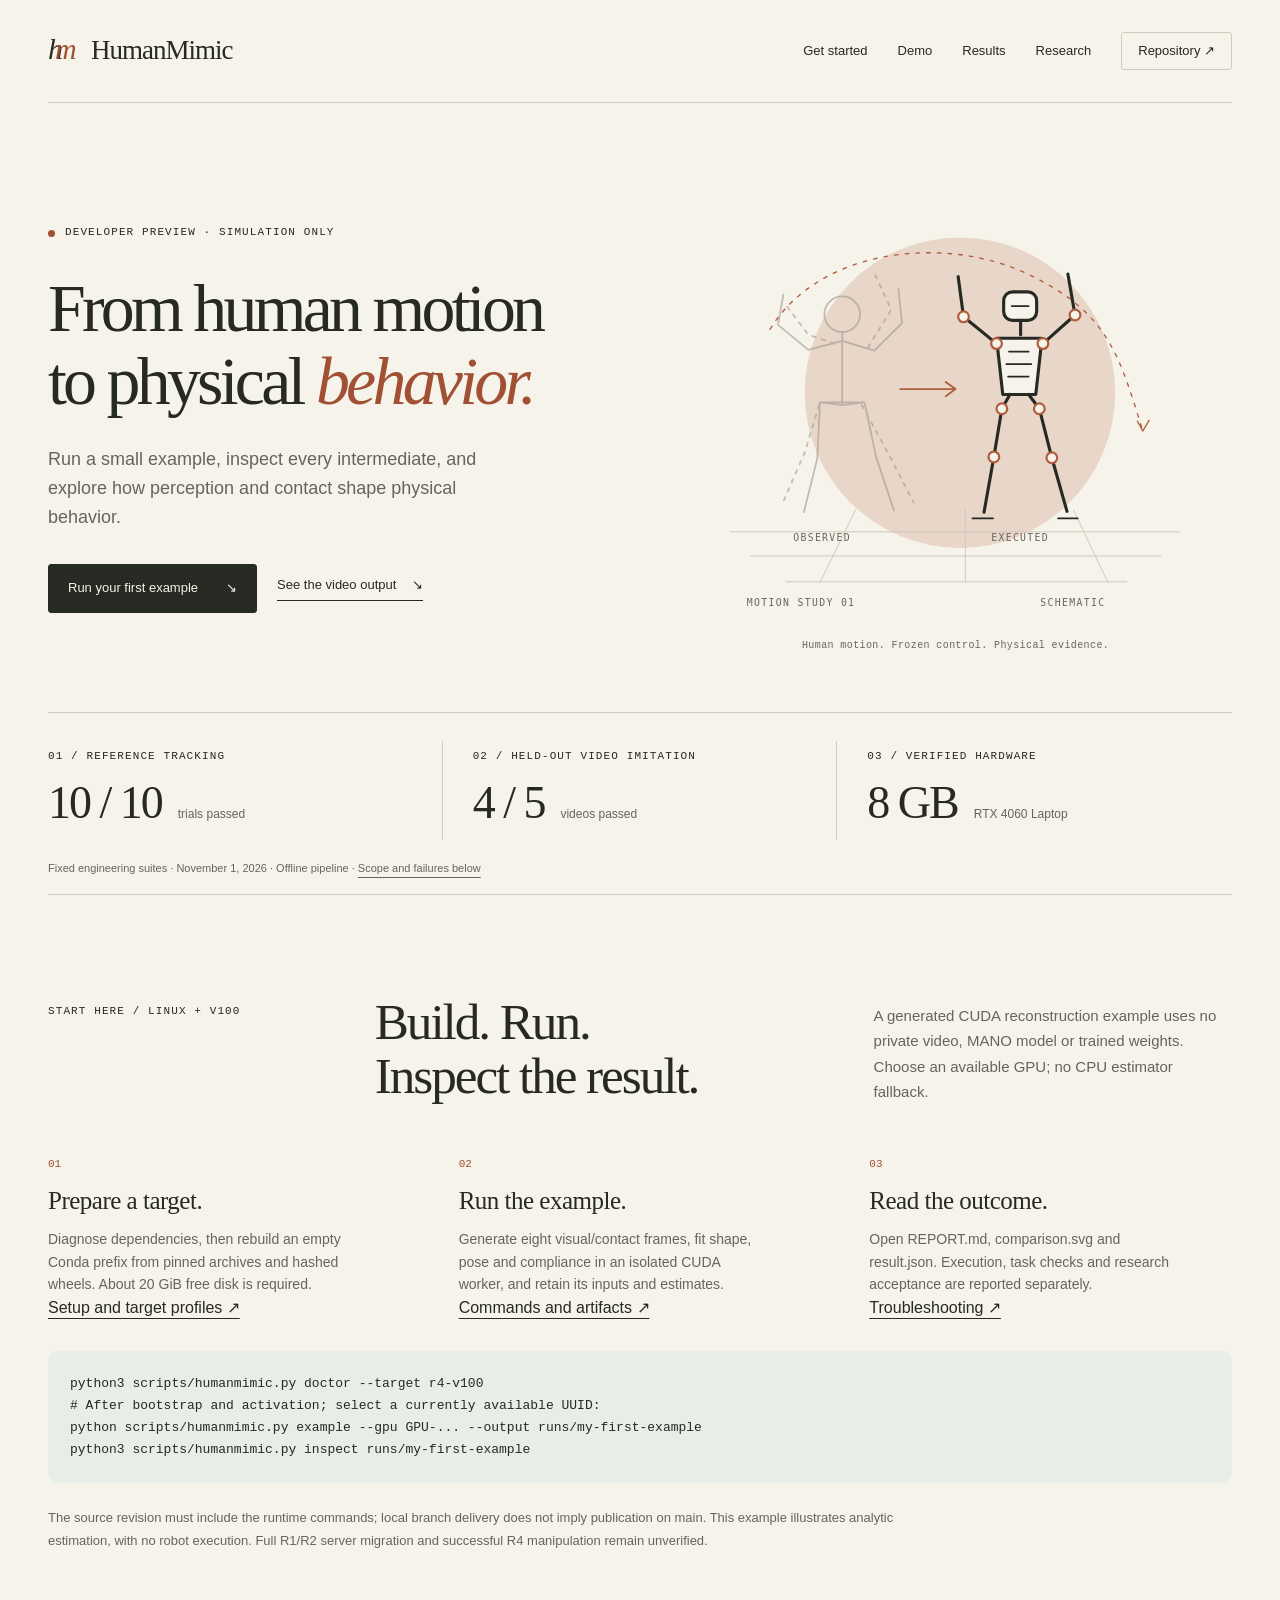
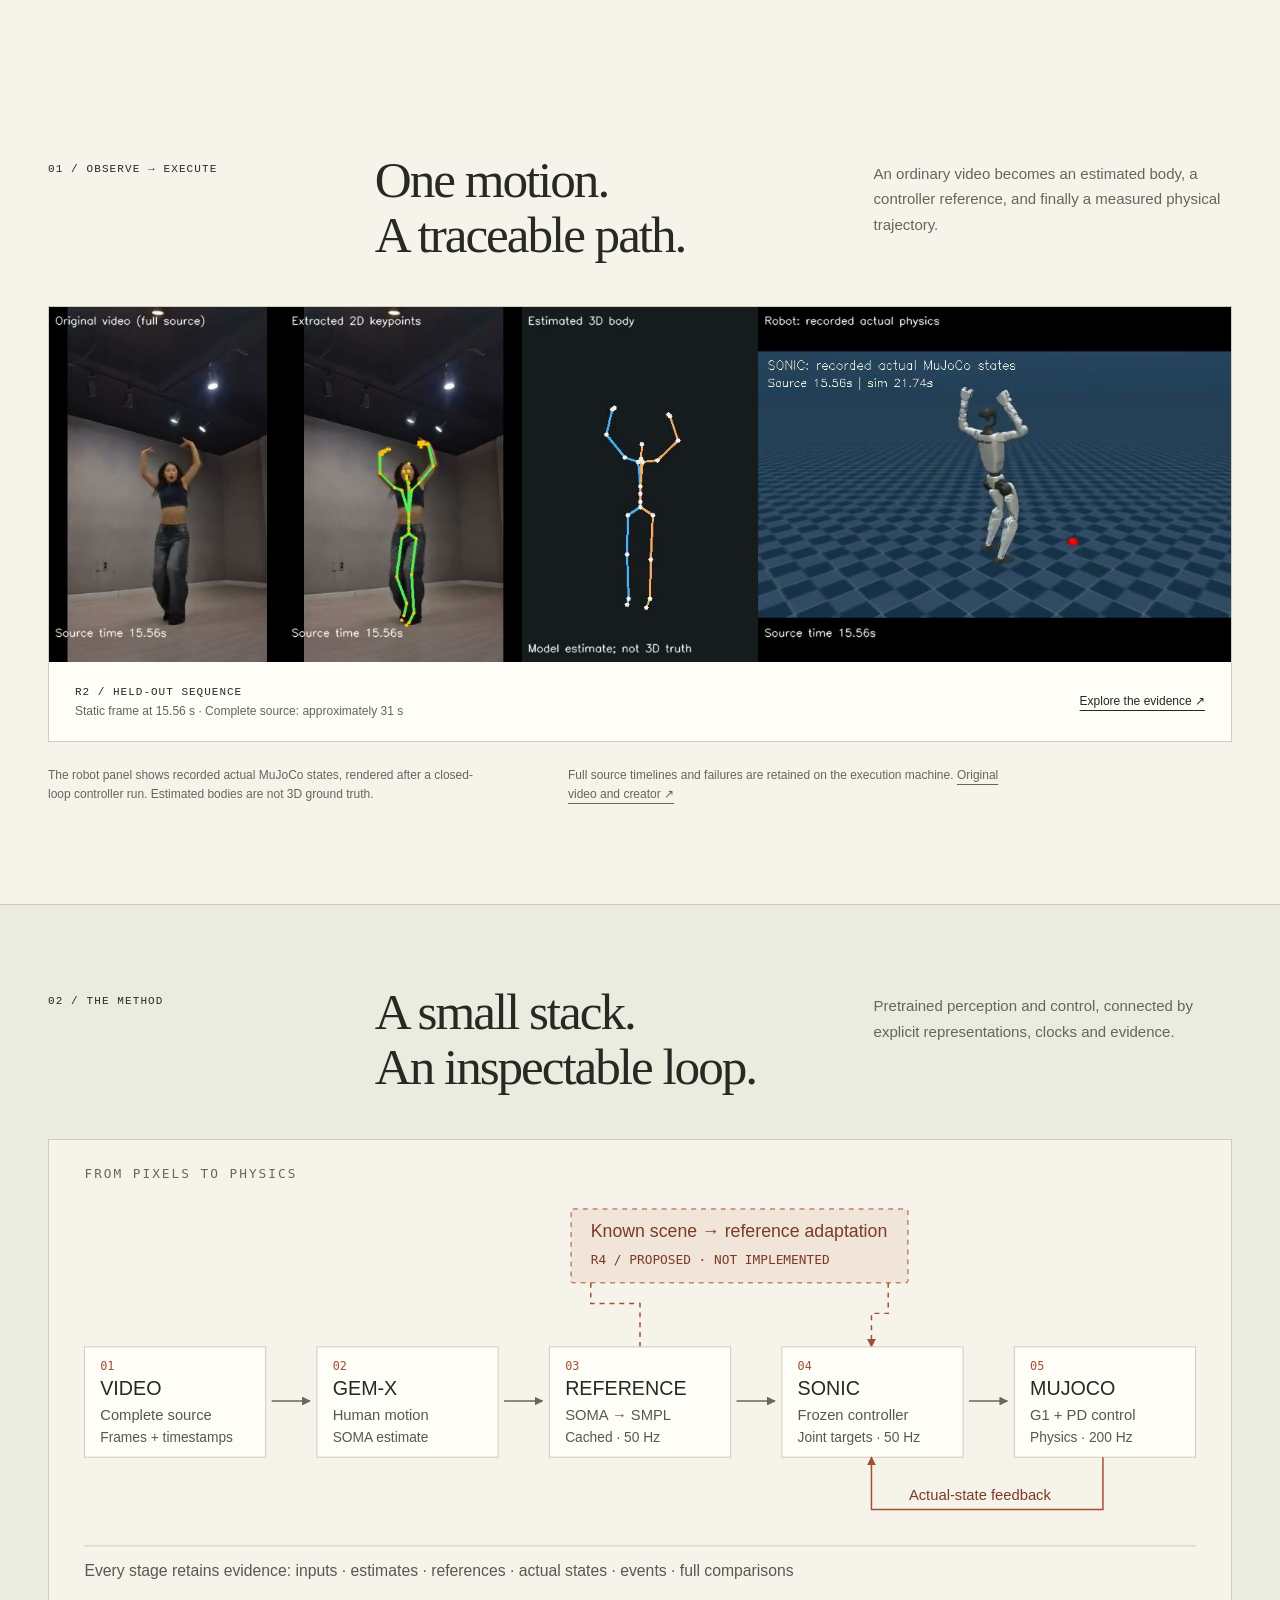
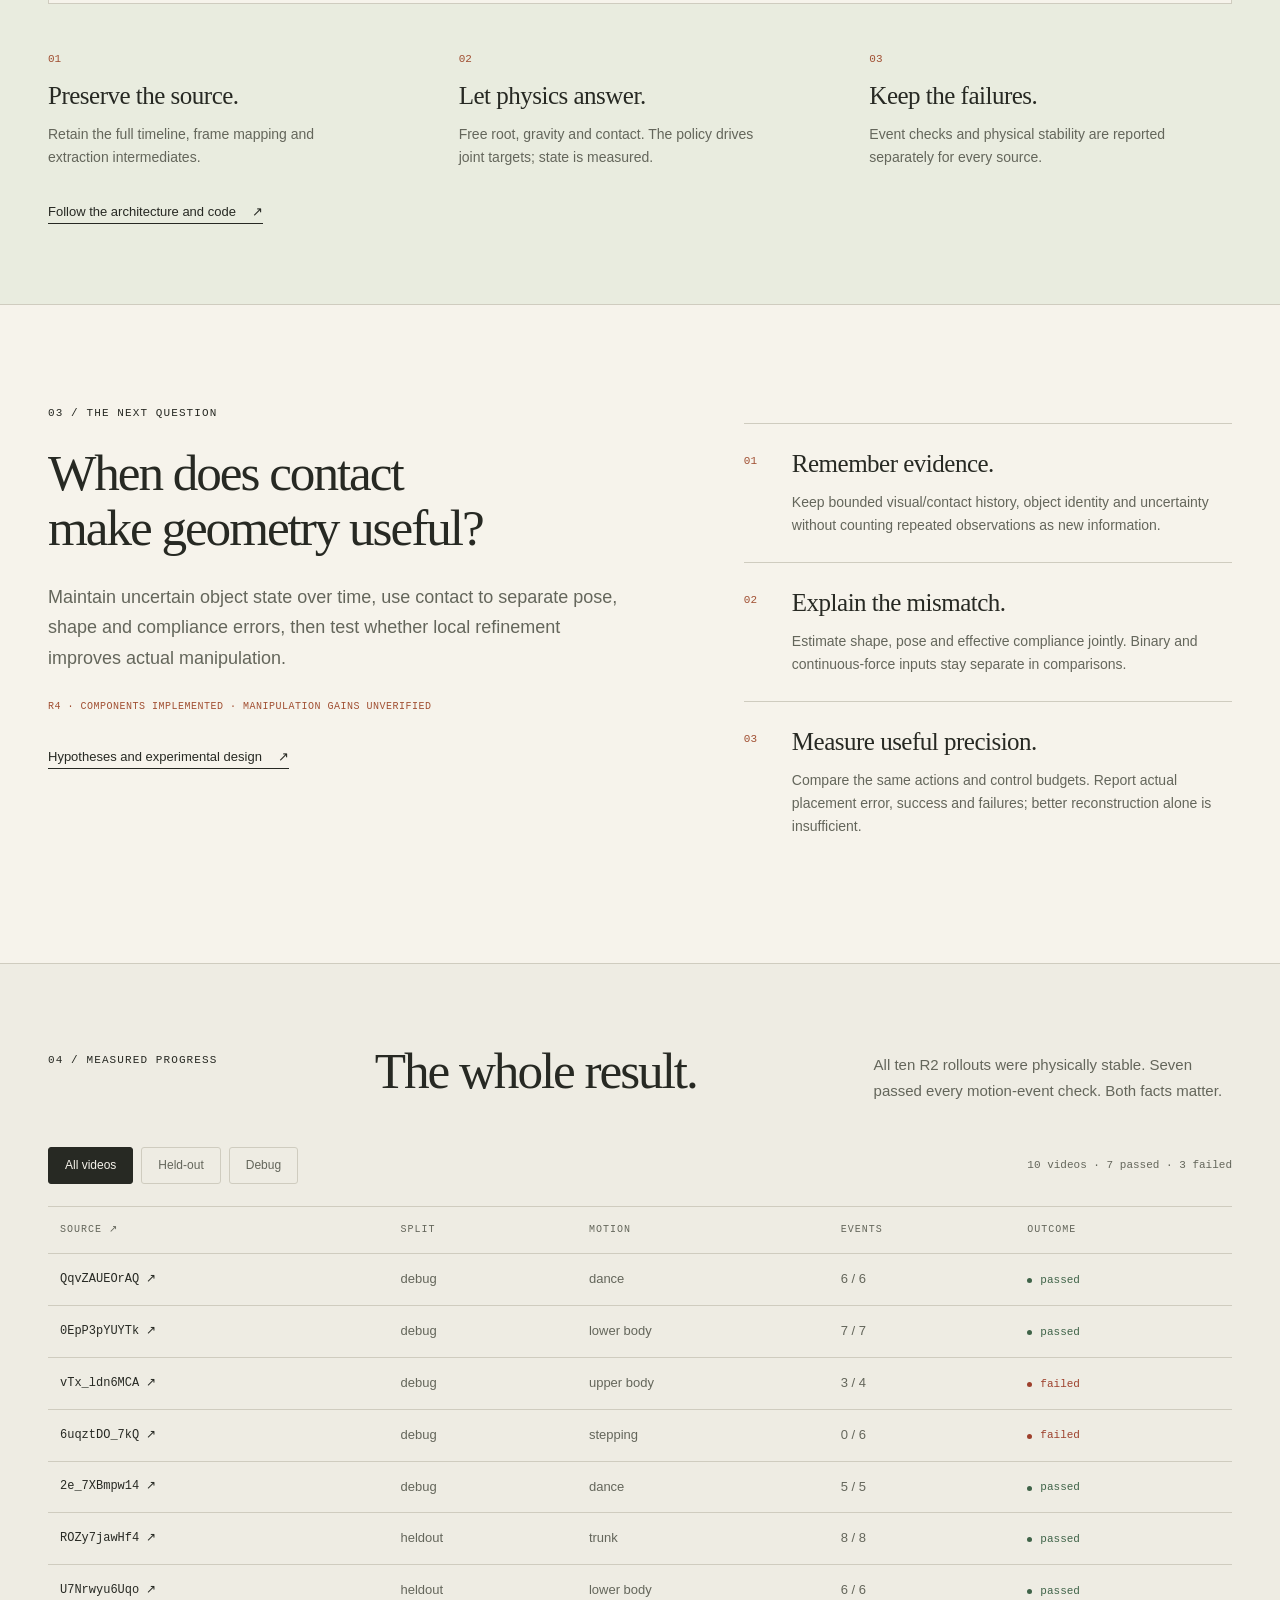
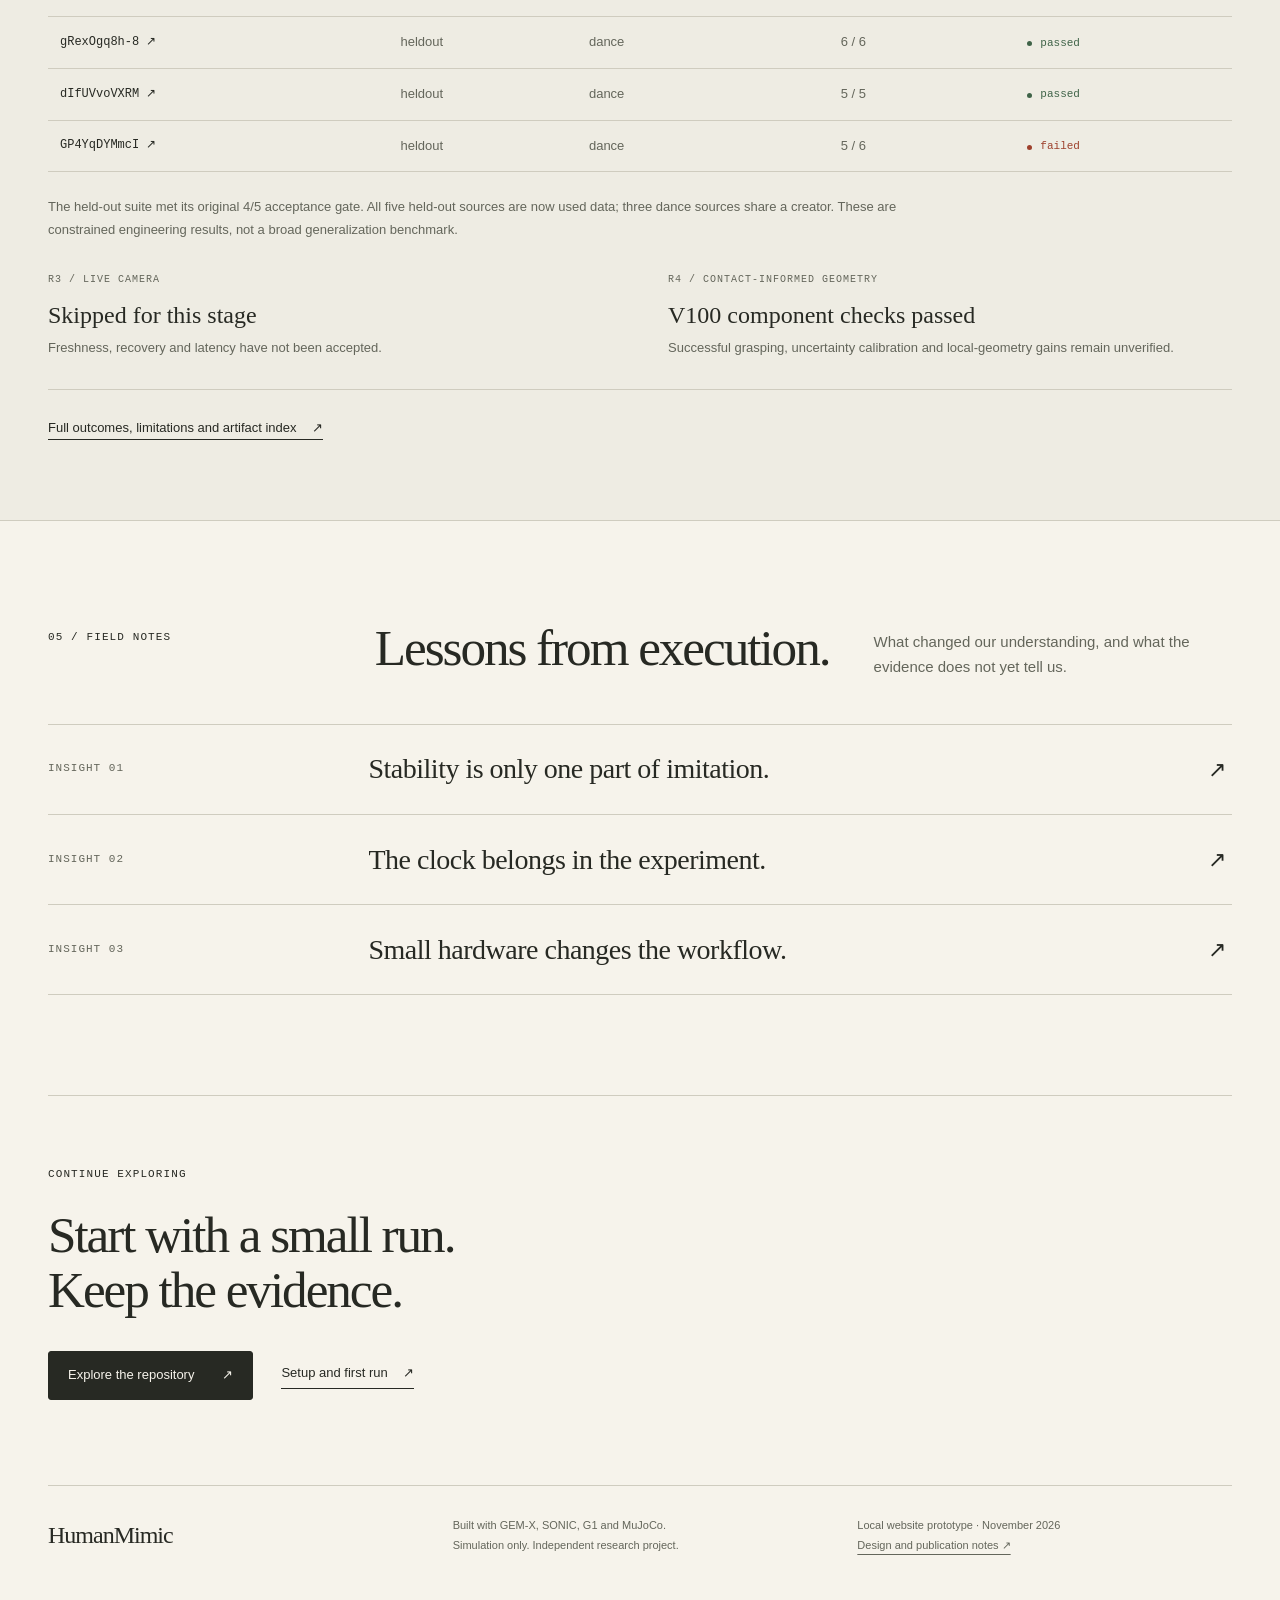
==== commit 299e12a5: "Make R4 runtime rebuildable and separate execution from acceptance" ====
--- a/website/index.html
+++ b/website/index.html
@@ -3,9 +3,9 @@
 <head>
   <meta charset="utf-8">
   <meta name="viewport" content="width=device-width, initial-scale=1">
-  <meta name="description" content="Turn a short human-motion video into a G1 simulation you can inspect. Get started with HumanMimic, explore the pipeline, and learn from real execution.">
+  <meta name="description" content="Run, inspect and extend HumanMimic: a generated CUDA example, recorded-video simulation workflows, and research into contact-informed geometry.">
   <meta name="theme-color" content="#f6f3eb">
-  <title>HumanMimic — Video to humanoid motion</title>
+  <title>HumanMimic — From human motion to physical behavior</title>
   <link rel="icon" href="favicon.svg" type="image/svg+xml">
   <link rel="stylesheet" href="styles.css">
   <script src="script.js" defer></script>
@@ -15,105 +15,64 @@
   <header class="site-header wrap">
     <a class="wordmark" href="#top" aria-label="HumanMimic home"><span class="mark" aria-hidden="true">h<span>m</span></span>HumanMimic</a>
     <nav aria-label="Main navigation">
-      <a href="#demo">Demo</a><a href="#get-started">Get started</a><a href="#insights">Insights</a>
-      <a class="repo-link" href="https://github.com/LyrineYang/humanmimic">GitHub <span aria-hidden="true">↗</span></a>
+      <a href="#start">Get started</a><a href="#demonstration">Demo</a><a href="#results">Results</a><a href="#research">Research</a>
+      <a class="repo-link" href="https://github.com/LyrineYang/humanmimic">Repository <span aria-hidden="true">↗</span></a>
     </nav>
   </header>
   <main id="main">
     <section class="hero wrap" id="top" aria-labelledby="hero-title">
       <div class="hero-copy">
-        <p class="eyebrow"><span class="status-dot" aria-hidden="true"></span> Developer preview / Simulation only</p>
-        <h1 id="hero-title">Human motion.<br><em>Robot motion.</em><br>A path between.</h1>
-        <p class="hero-intro">Turn a short video into a humanoid simulation. Inspect what the robot did, understand where it differs, and explore what comes next.</p>
-        <div class="hero-actions"><a class="button" href="#get-started">Get started <span aria-hidden="true">↗</span></a><a class="text-link" href="#demo">See the output <span aria-hidden="true">↓</span></a></div>
-        <p class="hero-meta">GEM-X perception · SONIC control · G1 in MuJoCo</p>
+        <p class="eyebrow"><span class="status-dot" aria-hidden="true"></span> Developer preview · Simulation only</p>
+        <h1 id="hero-title">From human motion<br>to physical <em>behavior.</em></h1>
+        <p class="hero-intro">Run a small example, inspect every intermediate, and explore how perception and contact shape physical behavior.</p>
+        <div class="hero-actions"><a class="button" href="#start">Run your first example <span aria-hidden="true">↘</span></a><a class="text-link" href="#demonstration">See the video output <span aria-hidden="true">↘</span></a></div>
       </div>
-      <figure class="motion-study"><img src="../docs/assets/motion-study.svg" alt="Original schematic of an observed human pose and a humanoid pose. Illustration, not experimental output." width="620" height="510"><figcaption><span>01 / A motion study</span><span>Observe → execute</span></figcaption></figure>
+      <figure class="motion-study"><img src="../docs/assets/motion-study.svg" alt="Schematic motion study: a human pose becomes an articulated humanoid pose. Illustration, not experimental output." width="620" height="510"><figcaption>Human motion. Frozen control. Physical evidence.</figcaption></figure>
     </section>
-    <div class="capabilities wrap" aria-label="What you can do">
-      <p><span>01</span><strong>Run a short video.</strong> Start with a single person and a clear gesture.</p>
-      <p><span>02</span><strong>Inspect every stage.</strong> Keep estimates, actual states and timing.</p>
-      <p><span>03</span><strong>Build on the evidence.</strong> Reuse caches. Compare. Explore.</p>
+
+    <div class="evidence-strip wrap" aria-label="Verified engineering results">
+      <div><span class="eyebrow">01 / Reference tracking</span><p><strong>10 / 10</strong> <span>trials passed</span></p></div>
+      <div><span class="eyebrow">02 / Held-out video imitation</span><p><strong>4 / 5</strong> <span>videos passed</span></p></div>
+      <div><span class="eyebrow">03 / Verified hardware</span><p><strong>8 GB</strong> <span>RTX 4060 Laptop</span></p></div>
+      <p class="strip-note">Fixed engineering suites · November 1, 2026 · Offline pipeline · <a href="#results">Scope and failures below</a></p>
     </div>
 
-    <section class="section wrap" id="demo" aria-labelledby="demo-title">
-      <div class="section-heading"><div><p class="eyebrow">01 / See what you get</p><h2 id="demo-title">One video.<br>The whole picture.</h2></div><p>Original footage, estimated motion and recorded robot execution—side by side, on the same source timeline.</p></div>
-      <figure class="demo-figure">
-        <a href="../docs/assets/demo-frame.jpg" aria-label="Open the full-size comparison frame"><img src="../docs/assets/demo-frame.jpg" alt="Original dance footage, estimated 2D keypoints, estimated 3D skeleton and recorded G1 simulation, all at source time 15.56 seconds." width="1280" height="384" loading="lazy"></a>
-        <figcaption><span><b>An actual pipeline output</b> · Static frame at 15.56 s from a complete 31 s run</span><a href="https://www.youtube.com/watch?v=gRexOgq8h-8">Source / creator <span aria-hidden="true">↗</span></a></figcaption>
-      </figure>
-      <div class="output-notes"><div><span class="eyebrow">Compare</span><h3>A full-length comparison.</h3><p>The robot view replays recorded physical states. The 3D human view is an estimate.</p></div><div><span class="eyebrow">Inspect</span><h3>Data behind the demo.</h3><p>Motion references, actual states, stage logs and event checks stay with the run.</p></div><div><span class="eyebrow">Understand</span><h3>An honest outcome.</h3><p>Reports distinguish physical stability from imitation success, including failures.</p></div></div>
-      <a class="text-link" href="https://github.com/LyrineYang/humanmimic/blob/main/docs/results.md">Results and full-media locations <span aria-hidden="true">↗</span></a>
+    <section class="section wrap" id="start" aria-labelledby="start-title">
+      <div class="section-heading"><p class="eyebrow">Start here / Linux + V100</p><h2 id="start-title">Build. Run.<br>Inspect the result.</h2><p>A generated CUDA reconstruction example uses no private video, MANO model or trained weights. Choose an available GPU; no CPU estimator fallback.</p></div>
+      <ol class="method-notes"><li><span>01</span><h3>Prepare a target.</h3><p>Diagnose dependencies, then rebuild an empty Conda prefix from pinned archives and hashed wheels. About 20 GiB free disk is required.</p><a href="../docs/getting-started.md">Setup and target profiles ↗</a></li><li><span>02</span><h3>Run the example.</h3><p>Generate eight visual/contact frames, fit shape, pose and compliance in an isolated CUDA worker, and retain its inputs and estimates.</p><a href="../docs/usage.md">Commands and artifacts ↗</a></li><li><span>03</span><h3>Read the outcome.</h3><p>Open REPORT.md, comparison.svg and result.json. Execution, task checks and research acceptance are reported separately.</p><a href="../docs/troubleshooting.md">Troubleshooting ↗</a></li></ol>
+      <pre class="command-example"><code>python3 scripts/humanmimic.py doctor --target r4-v100
+# After bootstrap and activation; select a currently available UUID:
+python scripts/humanmimic.py example --gpu GPU-... --output runs/my-first-example
+python3 scripts/humanmimic.py inspect runs/my-first-example</code></pre>
+      <p class="results-context">The source revision must include the runtime commands; local branch delivery does not imply publication on main. This example illustrates analytic estimation, with no robot execution. Full R1/R2 server migration and successful R4 manipulation remain unverified.</p>
     </section>
 
-    <section class="start-section" id="get-started" aria-labelledby="start-title"><div class="wrap start-grid">
-      <div class="start-copy"><p class="eyebrow">02 / Make it yours</p><h2 id="start-title">A clear place<br>to start.</h2><p class="section-intro">Explore the source today. Run your first video once the environment and assets are ready.</p>
-        <p class="setup-label">Manual setup · Linux / WSL baseline</p>
-        <a class="button" href="https://github.com/LyrineYang/humanmimic/blob/main/docs/getting-started.md">Environment setup <span aria-hidden="true">↗</span></a>
-        <div class="start-links"><a href="https://github.com/LyrineYang/humanmimic/blob/main/docs/usage.md">Usage guide ↗</a><a href="https://github.com/LyrineYang/humanmimic/blob/main/docs/troubleshooting.md">Troubleshooting ↗</a></div>
-        <details class="runtime-note"><summary>What needs to be ready?</summary><p>Prepare the separate perception and control environments, native controller, pretrained weights, body-model assets and verified storage. Cloning supplies source only.</p><p>The accepted setup used an 8 GB RTX 4060 Laptop under WSL2. A fresh-machine rebuild is not yet verified. The original workstation is paused for Linux-server migration; its boot guard also applies to the check command.</p><a href="https://github.com/LyrineYang/humanmimic/blob/main/HANDOFF.md">Current migration readiness ↗</a></details>
-      </div>
-      <div class="recipes">
-        <div class="recipe-tabs" role="tablist" aria-label="Getting started steps" hidden>
-          <button id="tab-source" type="button" role="tab" aria-controls="recipe-source" aria-selected="true" data-recipe="source">1. Get source</button>
-          <button id="tab-check" type="button" role="tab" aria-controls="recipe-check" aria-selected="false" tabindex="-1" data-recipe="check">2. Check input</button>
-          <button id="tab-output" type="button" role="tab" aria-controls="recipe-output" aria-selected="false" tabindex="-1" data-recipe="output">3. Find output</button>
-        </div>
-        <section class="recipe-panel" id="recipe-source" aria-labelledby="source-title">
-          <div class="recipe-heading"><span class="eyebrow">Terminal / Repository access required</span><button class="copy-button" type="button" data-copy="source-code" hidden>Copy command</button></div>
-          <h3 id="source-title">Start with the source.</h3><p>Git and Git LFS are required. Models, environments and full videos are prepared separately.</p>
-          <pre tabindex="0" aria-label="Clone command"><code id="source-code">GIT_LFS_SKIP_SMUDGE=1 git clone --recurse-submodules \
-  https://github.com/LyrineYang/humanmimic.git
-cd humanmimic</code></pre>
-          <p class="recipe-footnote">The repository is currently private. Use your existing GitHub access.</p>
-        </section>
-        <section class="recipe-panel" id="recipe-check" aria-labelledby="check-title">
-          <div class="recipe-heading"><span class="eyebrow">Terminal / Prepared runtime</span><button class="copy-button" type="button" data-copy="check-code" hidden>Copy command</button></div>
-          <h3 id="check-title">Choose a simple first motion.</h3><p>Use a single-person video up to 60 seconds, with a fixed camera and the full body and feet visible.</p>
-          <pre tabindex="0" aria-label="Input check command"><code id="check-code">source scripts/activate-r2.sh
-python scripts/run-r2-video.py \
-  --input /absolute/path/to/clip.mp4 \
-  --run-id my-first-video \
-  --check-only</code></pre>
-          <p class="recipe-footnote">On a prepared, authorized target, check that <code>active_task_pids</code> is empty and <code>reserved_heldout_source</code> is false. Remove <code>--check-only</code> to run. This inspection alone does not verify runtime readiness.</p>
-        </section>
-        <section class="recipe-panel" id="recipe-output" aria-labelledby="output-title">
-          <div class="recipe-heading"><span class="eyebrow">Output / Your run directory</span></div>
-          <h3 id="output-title">Open the report first.</h3><p>A completed pipeline saves a comparison and the data behind it under <code>$R2_STORAGE_ROOT/runs/</code>.</p>
-          <pre tabindex="0" aria-label="Run output directory"><code>my-first-video/
-├── REPORT.md
-├── demo/comparison.mp4
-├── extraction/
-├── physical/
-└── body-audit/</code></pre>
-          <p class="recipe-footnote">A demo can exist while acceptance is incomplete. Motion-event annotations and final visual review are needed for a fully verified result. <a href="https://github.com/LyrineYang/humanmimic/blob/main/docs/usage.md#find-and-interpret-the-output">Understand each artifact ↗</a></p>
-        </section>
-        <p class="copy-status" role="status" aria-live="polite"></p>
-      </div>
+    <section class="section wrap" id="demonstration" aria-labelledby="demo-title">
+      <div class="section-heading"><p class="eyebrow">01 / Observe → execute</p><h2 id="demo-title">One motion.<br>A traceable path.</h2><p>An ordinary video becomes an estimated body, a controller reference, and finally a measured physical trajectory.</p></div>
+      <figure class="demo-figure">
+        <img src="../docs/assets/demo-frame.jpg" alt="At 15.56 seconds: original dance footage, estimated 2D keypoints, estimated 3D skeleton and the G1 robot rendered from recorded simulation states." width="1280" height="384" loading="lazy">
+        <figcaption><span><b>R2 / Held-out sequence</b><br>Static frame at 15.56 s · Complete source: approximately 31 s</span><a href="https://github.com/LyrineYang/humanmimic/blob/main/docs/results.md">Explore the evidence <span aria-hidden="true">↗</span></a></figcaption>
+      </figure>
+      <div class="demo-notes"><p>The robot panel shows recorded actual MuJoCo states, rendered after a closed-loop controller run. Estimated bodies are not 3D ground truth.</p><p>Full source timelines and failures are retained on the execution machine. <a href="https://www.youtube.com/watch?v=gRexOgq8h-8">Original video and creator ↗</a></p></div>
+    </section>
+
+    <section class="method-section" id="method" aria-labelledby="method-title"><div class="wrap">
+      <div class="section-heading"><p class="eyebrow">02 / The method</p><h2 id="method-title">A small stack.<br>An inspectable loop.</h2><p>Pretrained perception and control, connected by explicit representations, clocks and evidence.</p></div>
+      <div class="pipeline-image" tabindex="0" role="region" aria-label="Pipeline diagram; scroll horizontally on small screens"><img src="../docs/assets/pipeline.svg" alt="Video → GEM-X → SOMA/SMPL reference → frozen SONIC → G1 with PD control in MuJoCo; actual-state feedback closes the loop. The dashed known-scene adaptation branch is a historical baseline; current R4 studies dexterous interaction." width="1200" height="470" loading="lazy"></div>
+      <ol class="method-notes"><li><span>01</span><h3>Preserve the source.</h3><p>Retain the full timeline, frame mapping and extraction intermediates.</p></li><li><span>02</span><h3>Let physics answer.</h3><p>Free root, gravity and contact. The policy drives joint targets; state is measured.</p></li><li><span>03</span><h3>Keep the failures.</h3><p>Event checks and physical stability are reported separately for every source.</p></li></ol>
+      <a class="text-link" href="https://github.com/LyrineYang/humanmimic/blob/main/docs/architecture.md">Follow the architecture and code <span aria-hidden="true">↗</span></a>
     </div></section>
 
-    <section class="section wrap" id="pipeline" aria-labelledby="pipeline-title">
-      <div class="section-heading"><div><p class="eyebrow">03 / Under the surface</p><h2 id="pipeline-title">Connected stages.<br>Inspectable decisions.</h2></div><p>Perception runs offline, then releases its models before control begins. Each boundary leaves data you can examine.</p></div>
-      <div class="pipeline-image" tabindex="0" role="region" aria-label="Pipeline diagram; scroll horizontally on small screens"><img src="../docs/assets/pipeline.svg" alt="Video to GEM-X to SOMA/SMPL reference to frozen SONIC to G1 in MuJoCo. Actual-state feedback closes the control loop. The dashed scene-adaptation branch is proposed, not implemented." width="1200" height="470" loading="lazy"></div>
-      <div class="pipeline-caption"><p>The controller drives joint targets. Gravity, contact and robot-state feedback determine what happens next.</p><a class="text-link" href="https://github.com/LyrineYang/humanmimic/blob/main/docs/architecture.md">Architecture &amp; source map ↗</a></div>
+    <section class="section wrap research-section" id="research" aria-labelledby="research-title">
+      <div class="research-question"><p class="eyebrow">03 / The next question</p><h2 id="research-title">When does contact<br>make geometry useful?</h2><p class="large-copy">Maintain uncertain object state over time, use contact to separate pose, shape and compliance errors, then test whether local refinement improves actual manipulation.</p><p class="proposal-label">R4 · Components implemented · Manipulation gains unverified</p><a class="text-link" href="https://github.com/LyrineYang/humanmimic/blob/main/docs/research.md">Hypotheses and experimental design <span aria-hidden="true">↗</span></a></div>
+      <div class="research-steps"><article><span>01</span><div><h3>Remember evidence.</h3><p>Keep bounded visual/contact history, object identity and uncertainty without counting repeated observations as new information.</p></div></article><article><span>02</span><div><h3>Explain the mismatch.</h3><p>Estimate shape, pose and effective compliance jointly. Binary and continuous-force inputs stay separate in comparisons.</p></div></article><article><span>03</span><div><h3>Measure useful precision.</h3><p>Compare the same actions and control budgets. Report actual placement error, success and failures; better reconstruction alone is insufficient.</p></div></article></div>
     </section>
 
-    <section class="insights-section" id="insights" aria-labelledby="insights-title"><div class="wrap">
-      <div class="section-heading"><div><p class="eyebrow">04 / What we are learning</p><h2 id="insights-title">Useful tools.<br>Open questions.</h2></div><p>Building the pipeline changes how we think about imitation. These notes start with observed behavior and keep the limits in view.</p></div>
-      <div class="insight-list">
-        <a class="insight" href="https://github.com/LyrineYang/humanmimic/blob/main/docs/insights.md#01--staying-upright-is-only-one-part-of-imitation"><span class="eyebrow">01 / Evaluation</span><div><h3>Upright does not mean understood.</h3><p>All ten video rollouts were stable. Three still missed motion-event checks. We keep the two outcomes separate.</p></div><span class="insight-arrow" aria-hidden="true">↗</span></a>
-        <a class="insight" href="https://github.com/LyrineYang/humanmimic/blob/main/docs/insights.md#04--memory-pressure-is-also-a-scheduling-problem"><span class="eyebrow">02 / Workflow</span><div><h3>Small hardware rewards clear stages.</h3><p>Sequential extraction, saved caches and released models made the offline workflow possible on an 8 GB GPU.</p></div><span class="insight-arrow" aria-hidden="true">↗</span></a>
-        <a class="insight" href="https://github.com/LyrineYang/humanmimic/blob/main/docs/insights.md#05--a-monocular-estimate-is-not-the-humans-ground-truth"><span class="eyebrow">03 / Perception</span><div><h3>Look at the reference before the robot.</h3><p>In one failed dance, missing knee amplitude was already present in the estimate. The cause remains unresolved.</p></div><span class="insight-arrow" aria-hidden="true">↗</span></a>
-      </div>
-      <a class="text-link" href="https://github.com/LyrineYang/humanmimic/blob/main/docs/insights.md">Read all six field notes ↗</a>
-    </div></section>
-
-    <section class="section wrap" id="results" aria-labelledby="results-title">
-      <div class="section-heading"><div><p class="eyebrow">05 / What works today</p><h2 id="results-title">Progress you<br>can inspect.</h2></div><p>Small engineering suites on the original workstation. Every source has an outcome, including the ones that failed.</p></div>
-      <div class="result-summary"><div><span class="eyebrow">Reference tracking</span><strong>10 / 10</strong><p>Five motions, two trials each.</p></div><div><span class="eyebrow">Held-out video imitation</span><strong>4 / 5</strong><p>Original acceptance gate met.</p></div><div><span class="eyebrow">Debug video imitation</span><strong>3 / 5</strong><p>Failures retained for inspection.</p></div></div>
-      <details class="all-results"><summary>Explore all 10 video results <span aria-hidden="true">＋</span></summary>
-        <div class="results-toolbar"><div class="filters" role="group" aria-label="Filter video results" hidden><button type="button" data-filter="all" aria-pressed="true">All videos</button><button type="button" data-filter="heldout" aria-pressed="false">Held-out</button><button type="button" data-filter="debug" aria-pressed="false">Debug</button></div><p id="result-count" role="status" aria-live="polite">10 videos · 7 passed · 3 failed</p></div>
-        <div class="table-scroll" tabindex="0" role="region" aria-label="Complete R2 results; scroll horizontally on small screens"><table><caption class="visually-hidden">All R2 video sources, events and acceptance outcomes</caption><thead><tr><th scope="col">Source ↗</th><th scope="col">Split</th><th scope="col">Motion</th><th scope="col">Events</th><th scope="col">Outcome</th></tr></thead><tbody>
+    <section class="results-section" id="results" aria-labelledby="results-title"><div class="wrap">
+      <div class="section-heading"><p class="eyebrow">04 / Measured progress</p><h2 id="results-title">The whole result.</h2><p>All ten R2 rollouts were physically stable. Seven passed every motion-event check. Both facts matter.</p></div>
+      <div class="results-toolbar"><div class="filters" role="group" aria-label="Filter video results" hidden><button type="button" data-filter="all" aria-pressed="true">All videos</button><button type="button" data-filter="heldout" aria-pressed="false">Held-out</button><button type="button" data-filter="debug" aria-pressed="false">Debug</button></div><p id="result-count" role="status" aria-live="polite">10 videos · 7 passed · 3 failed</p></div>
+      <div class="table-scroll" tabindex="0" role="region" aria-label="Complete R2 results; scroll horizontally on small screens">
+        <table><caption class="visually-hidden">R2 source videos, frozen motion events and full acceptance outcomes</caption><thead><tr><th scope="col">Source ↗</th><th scope="col">Split</th><th scope="col">Motion</th><th scope="col">Events</th><th scope="col">Outcome</th></tr></thead><tbody>
 <tr data-split="debug"><th scope="row"><a href="https://www.youtube.com/watch?v=QqvZAUEOrAQ">QqvZAUEOrAQ <span aria-hidden="true">↗</span></a></th><td>debug</td><td>dance</td><td>6 / 6</td><td><span class="result passed">passed</span></td></tr>
 <tr data-split="debug"><th scope="row"><a href="https://www.youtube.com/watch?v=0EpP3pYUYTk">0EpP3pYUYTk <span aria-hidden="true">↗</span></a></th><td>debug</td><td>lower body</td><td>7 / 7</td><td><span class="result passed">passed</span></td></tr>
 <tr data-split="debug"><th scope="row"><a href="https://www.youtube.com/watch?v=vTx_ldn6MCA">vTx_ldn6MCA <span aria-hidden="true">↗</span></a></th><td>debug</td><td>upper body</td><td>3 / 4</td><td><span class="result failed">failed</span></td></tr>
@@ -124,16 +83,20 @@
 <tr data-split="heldout"><th scope="row"><a href="https://www.youtube.com/watch?v=gRexOgq8h-8">gRexOgq8h-8 <span aria-hidden="true">↗</span></a></th><td>heldout</td><td>dance</td><td>6 / 6</td><td><span class="result passed">passed</span></td></tr>
 <tr data-split="heldout"><th scope="row"><a href="https://www.youtube.com/watch?v=dIfUVvoVXRM">dIfUVvoVXRM <span aria-hidden="true">↗</span></a></th><td>heldout</td><td>dance</td><td>5 / 5</td><td><span class="result passed">passed</span></td></tr>
 <tr data-split="heldout"><th scope="row"><a href="https://www.youtube.com/watch?v=GP4YqDYMmcI">GP4YqDYMmcI <span aria-hidden="true">↗</span></a></th><td>heldout</td><td>dance</td><td>5 / 6</td><td><span class="result failed">failed</span></td></tr>
-        </tbody></table></div>
-      </details>
-      <p class="results-context">As of November 1, 2026. All five held-out videos are now used data; three share a creator. These results do not establish broad generalization or real-time operation. Full recordings remain on the execution machine.</p>
-      <a class="text-link" href="https://github.com/LyrineYang/humanmimic/blob/main/docs/results.md">Complete results &amp; limitations ↗</a>
+        </tbody></table>
+      </div>
+      <p class="results-context">The held-out suite met its original 4/5 acceptance gate. All five held-out sources are now used data; three dance sources share a creator. These are constrained engineering results, not a broad generalization benchmark.</p>
+      <div class="stage-notes"><p><span>R3 / Live camera</span><b>Skipped for this stage</b>Freshness, recovery and latency have not been accepted.</p><p><span>R4 / Contact-informed geometry</span><b>V100 component checks passed</b>Successful grasping, uncertainty calibration and local-geometry gains remain unverified.</p></div>
+      <a class="text-link" href="https://github.com/LyrineYang/humanmimic/blob/main/docs/results.md">Full outcomes, limitations and artifact index <span aria-hidden="true">↗</span></a>
+    </div></section>
+
+    <section class="section wrap" id="notes" aria-labelledby="notes-title">
+      <div class="section-heading"><p class="eyebrow">05 / Field notes</p><h2 id="notes-title">Lessons from execution.</h2><p>What changed our understanding, and what the evidence does not yet tell us.</p></div>
+      <div class="notes-list"><a href="https://github.com/LyrineYang/humanmimic/blob/main/docs/insights.md#01--staying-upright-is-only-one-part-of-imitation"><span>Insight 01</span><h3>Stability is only one part of imitation.</h3><span aria-hidden="true">↗</span></a><a href="https://github.com/LyrineYang/humanmimic/blob/main/docs/insights.md#02--the-clock-belongs-in-the-control-experiment"><span>Insight 02</span><h3>The clock belongs in the experiment.</h3><span aria-hidden="true">↗</span></a><a href="https://github.com/LyrineYang/humanmimic/blob/main/docs/insights.md#04--memory-pressure-is-also-a-scheduling-problem"><span>Insight 03</span><h3>Small hardware changes the workflow.</h3><span aria-hidden="true">↗</span></a></div>
     </section>
 
-    <section class="next-section" id="exploration" aria-labelledby="next-title"><div class="wrap next-grid"><div><p class="eyebrow">06 / An open direction</p><h2 id="next-title">What if the scene<br><em>gets in the way?</em></h2><p class="section-intro">The next experiment asks whether small edits can help a demonstrated reach succeed around an obstacle—with the same frozen controller.</p><span class="proposal-label">Proposed / Not yet implemented</span><a class="text-link" href="https://github.com/LyrineYang/humanmimic/blob/main/docs/research.md">Explore the research plan ↗</a></div><ol class="next-steps"><li><span>01</span><div><h3>Edit the reference.</h3><p>One reach, a fixed target and one known obstacle.</p></div></li><li><span>02</span><div><h3>Screen with geometry.</h3><p>Joint limits, inverse kinematics and collision distances.</p></div></li><li><span>03</span><div><h3>Ask execution.</h3><p>Compare success, motion deviation and simulation cost.</p></div></li></ol></div></section>
-
-    <section class="closing wrap"><div><p class="eyebrow">A place to use, understand and contribute</p><h2>Start with a motion.<br>Follow your curiosity.</h2></div><div class="closing-links"><a class="button" href="#get-started">Get started <span aria-hidden="true">↑</span></a><a class="text-link" href="https://github.com/LyrineYang/humanmimic/blob/main/CONTRIBUTING.md">Contribute a fix or an idea ↗</a></div></section>
+    <section class="closing wrap"><p class="eyebrow">Continue exploring</p><h2>Start with a small run.<br>Keep the evidence.</h2><div><a class="button" href="https://github.com/LyrineYang/humanmimic">Explore the repository <span aria-hidden="true">↗</span></a><a class="text-link" href="https://github.com/LyrineYang/humanmimic/blob/main/docs/getting-started.md">Setup and first run <span aria-hidden="true">↗</span></a></div></section>
   </main>
-  <footer class="site-footer wrap"><div><a class="wordmark" href="#top">HumanMimic</a><p>Video to humanoid motion.<br>Built with GEM-X, SONIC, G1 and MuJoCo.</p></div><div><p class="eyebrow">Explore</p><a href="https://github.com/LyrineYang/humanmimic/blob/main/docs/usage.md">Usage guide</a><a href="#pipeline">Pipeline</a><a href="#insights">Insights</a><a href="https://github.com/LyrineYang/humanmimic/blob/main/CONTRIBUTING.md">Contributing</a></div><div><p class="eyebrow">Project status</p><p>Developer preview · Simulation only<br>Live camera: awaiting on-site testing<br>Scene adaptation: proposed</p><p class="footer-meta">Private repository · Local preview<br>No project-wide open-source license yet.</p></div></footer>
+  <footer class="site-footer wrap"><a class="wordmark" href="#top">HumanMimic</a><p>Built with GEM-X, SONIC, G1 and MuJoCo.<br>Simulation only. Independent research project.</p><p>Local website prototype · November 2026<br><a href="https://github.com/LyrineYang/humanmimic/blob/main/docs/website.md">Design and publication notes ↗</a></p></footer>
 </body>
 </html>
--- a/website/styles.css
+++ b/website/styles.css
@@ -1,231 +1,931 @@
 :root {
-  color-scheme: light;
-  --paper: #f6f3eb;
-  --ink: #272923;
-  --muted: #64665b;
-  --rule: #cfccbf;
-  --accent: #a15033;
-  --sage: #e9ecdf;
-  --white: #fffdf8;
-  --serif: Georgia, 'Times New Roman', serif;
-  --sans: Arial, Helvetica, sans-serif;
-  --mono: 'Courier New', monospace;
-}
-* { box-sizing: border-box; }
-[hidden] { display: none !important; }
-html { scroll-behavior: smooth; scroll-padding-top: 28px; }
-body { margin: 0; background: var(--paper); color: var(--ink); font: 16px/1.65 var(--sans); -webkit-font-smoothing: antialiased; }
-a { color: inherit; text-underline-offset: 5px; text-decoration-thickness: 1px; }
-a:hover { color: var(--accent); }
-a:focus-visible, button:focus-visible, summary:focus-visible, [tabindex]:focus-visible { outline: 2px solid var(--accent); outline-offset: 5px; }
-button { color: inherit; font: inherit; cursor: pointer; }
-img { display: block; max-width: 100%; height: auto; }
-figure, p, h1, h2, h3 { margin: 0; }
-h1, h2, h3 { font-weight: 400; }
-h1, h2 { font-family: var(--serif); line-height: 1.07; letter-spacing: -.045em; }
-h2 { font-size: clamp(38px, 4.25vw, 60px); }
-h3 { line-height: 1.25; }
-em { font-weight: 400; color: var(--accent); }
-.wrap { width: calc(100% - 112px); max-width: 1248px; margin-inline: auto; }
-.eyebrow { font: 11px/1.6 var(--mono); letter-spacing: 1px; text-transform: uppercase; }
-.site-header { min-height: 100px; display: flex; justify-content: space-between; align-items: center; gap: 30px; border-bottom: 1px solid var(--rule); }
-.wordmark { display: inline-flex; align-items: center; gap: 14px; font: 29px/1.2 var(--serif); letter-spacing: -1px; text-decoration: none; white-space: nowrap; }
-.mark { display: inline-flex; font: italic 32px/1 var(--serif); letter-spacing: -8px; width: 30px; transform: translateY(-2px); }
-.mark span { color: var(--accent); }
-nav { display: flex; align-items: center; gap: 30px; font-size: 13px; }
-nav a { text-decoration: none; padding-block: 10px; }
-.repo-link { border: 1px solid var(--rule); border-radius: 3px; padding: 8px 17px; }
-.hero { display: grid; grid-template-columns: 1.12fr 1fr; gap: 28px; align-items: center; padding-block: 72px 64px; }
-.hero .eyebrow { display: flex; align-items: center; gap: 10px; margin-bottom: 27px; }
-.status-dot { width: 6px; height: 6px; border-radius: 50%; background: var(--accent); }
-h1 { font-size: clamp(52px, 5.55vw, 80px); }
-.hero-intro { max-width: 465px; color: var(--muted); font-size: 18px; line-height: 1.65; margin-top: 25px; }
-.hero-actions { display: flex; gap: 28px; align-items: center; margin-top: 30px; flex-wrap: wrap; }
-.button { display: inline-flex; align-items: center; justify-content: space-between; gap: 34px; padding: 13px 21px; background: var(--ink); color: var(--paper); border: 1px solid var(--ink); border-radius: 3px; text-decoration: none; font-size: 14px; transition: background .15s; }
-.button:hover { background: var(--accent); border-color: var(--accent); color: var(--paper); }
-.text-link { display: inline-block; padding-bottom: 3px; border-bottom: 1px solid currentColor; font-size: 14px; text-decoration: none; }
-.hero-meta { margin-top: 23px; color: var(--muted); font: 11px/1.8 var(--mono); }
-.motion-study { min-width: 0; }
-.motion-study img { width: 100%; }
-.motion-study figcaption { display: flex; justify-content: space-between; border-top: 1px solid var(--rule); padding-top: 13px; color: var(--muted); font: 10px/1.6 var(--mono); text-transform: uppercase; letter-spacing: 1px; }
-.capabilities { display: grid; grid-template-columns: repeat(3, 1fr); border-top: 1px solid var(--rule); border-bottom: 1px solid var(--rule); }
-.capabilities p { position: relative; padding: 24px 25px 24px 32px; font-size: 13px; color: var(--muted); }
-.capabilities p + p { border-left: 1px solid var(--rule); padding-left: 52px; }
-.capabilities span { position: absolute; left: 0; top: 26px; font: 10px/1.6 var(--mono); color: var(--accent); }
-.capabilities p + p span { left: 22px; }
-.capabilities strong { display: block; font-weight: 500; color: var(--ink); font-size: 15px; }
-.section { padding-block: 96px; }
-.section-heading { display: grid; grid-template-columns: 1.2fr 1fr; align-items: end; gap: 80px; margin-bottom: 42px; }
-.section-heading h2 { margin-top: 20px; }
-.section-heading > p { max-width: 450px; color: var(--muted); padding-bottom: 5px; }
-.demo-figure { border: 1px solid var(--rule); background: var(--white); }
-.demo-figure img { width: 100%; }
-.demo-figure figcaption { display: flex; gap: 20px; justify-content: space-between; align-items: center; padding: 18px 22px; font-size: 12px; color: var(--muted); }
-.demo-figure b { font-weight: 500; color: var(--ink); }
-.demo-figure figcaption a { white-space: nowrap; }
-.output-notes { display: grid; grid-template-columns: repeat(3, 1fr); gap: 50px; margin: 34px 0 30px; }
-.output-notes .eyebrow { color: var(--accent); }
-.output-notes h3 { font-size: 18px; margin: 10px 0; }
-.output-notes p { font-size: 14px; color: var(--muted); }
-.start-section { padding-block: 85px; background: var(--sage); border-block: 1px solid var(--rule); }
-.start-grid { display: grid; grid-template-columns: .88fr 1.25fr; gap: 80px; align-items: start; }
-.start-copy h2 { margin-top: 20px; }
-.section-intro { color: var(--muted); font-size: 17px; margin-top: 24px; max-width: 510px; }
-.setup-label { font: 11px/1.8 var(--mono); margin: 25px 0 16px; }
-.start-links { display: flex; gap: 22px; flex-wrap: wrap; font-size: 13px; margin-top: 20px; }
-.runtime-note { font-size: 13px; color: var(--muted); margin-top: 28px; border-top: 1px solid #c6cabc; padding-top: 15px; }
-.runtime-note summary { cursor: pointer; color: var(--ink); }
-.runtime-note p { margin: 15px 0; }
-.recipes { min-width: 0; }
-.recipe-tabs { display: flex; border-bottom: 1px solid var(--rule); gap: 2px; }
-.recipe-tabs button { flex: 1; background: none; border: 0; border-bottom: 2px solid transparent; padding: 16px 6px; font-size: 12px; white-space: nowrap; }
-.recipe-tabs button[aria-selected="true"] { border-color: var(--accent); color: var(--accent); }
-.recipe-panel { border: 1px solid var(--rule); background: var(--white); padding: 27px; margin-top: 16px; min-height: 425px; }
-.recipe-heading { display: flex; align-items: center; justify-content: space-between; gap: 14px; min-height: 32px; margin-bottom: 22px; }
-.recipe-heading .eyebrow { font-size: 10px; color: var(--muted); }
-.copy-button { background: transparent; border: 1px solid var(--rule); padding: 5px 9px; border-radius: 2px; white-space: nowrap; font-size: 11px; }
-.copy-button:hover { border-color: var(--accent); color: var(--accent); }
-.recipe-panel h3 { font: 28px/1.2 var(--serif); letter-spacing: -.5px; margin-bottom: 13px; }
-.recipe-panel > p { font-size: 14px; color: var(--muted); }
-pre { background: #eeede6; border-left: 2px solid #c7ccba; padding: 20px; overflow: auto; margin: 23px 0; tab-size: 2; font: 12px/1.9 var(--mono); }
-code { font-family: var(--mono); font-size: .91em; }
-pre code { font: inherit; color: var(--ink); }
-.recipe-panel .recipe-footnote { font-size: 12px; line-height: 1.8; overflow-wrap: anywhere; }
-.copy-status { min-height: 22px; font-size: 12px; color: var(--muted); margin-top: 8px; }
-.pipeline-image { overflow-x: auto; }
-.pipeline-image img { width: 100%; }
-.pipeline-caption { display: flex; justify-content: space-between; align-items: start; gap: 40px; margin-top: 24px; }
-.pipeline-caption p { max-width: 580px; font-size: 14px; color: var(--muted); }
-.pipeline-caption a { flex-shrink: 0; }
-.insights-section { padding-block: 85px; background: #eee7dc; border-block: 1px solid var(--rule); }
-.insight-list { border-top: 1px solid #c8c0b3; margin-bottom: 28px; }
-.insight { display: grid; grid-template-columns: 180px 1fr 35px; gap: 35px; padding: 32px 0; border-bottom: 1px solid #c8c0b3; text-decoration: none; align-items: start; }
-.insight > .eyebrow { color: var(--muted); padding-top: 8px; }
-.insight h3 { font: 32px/1.2 var(--serif); letter-spacing: -.6px; }
-.insight p { font-size: 14px; color: var(--muted); margin-top: 12px; max-width: 660px; }
-.insight-arrow { font-size: 27px; text-align: right; }
-.insight:hover h3 { text-decoration: underline; text-decoration-thickness: 1px; text-underline-offset: 6px; }
-.result-summary { display: grid; grid-template-columns: repeat(3, 1fr); border-block: 1px solid var(--rule); padding-block: 25px; margin-bottom: 32px; }
-.result-summary > div { padding-inline: 32px; border-right: 1px solid var(--rule); }
-.result-summary > div:first-child { padding-left: 0; }
-.result-summary > div:last-child { border: 0; }
-.result-summary strong { display: block; font: 54px/1.35 var(--serif); letter-spacing: -2px; margin-top: 9px; }
-.result-summary p { font-size: 13px; color: var(--muted); }
-.all-results { border-bottom: 1px solid var(--rule); }
-.all-results summary { display: flex; justify-content: space-between; align-items: center; padding: 15px 0 22px; cursor: pointer; font-size: 16px; list-style: none; }
-.all-results summary::-webkit-details-marker { display: none; }
-.all-results summary span { font-size: 25px; transition: transform .15s; }
-.all-results[open] summary span { transform: rotate(45deg); }
-.results-toolbar { display: flex; justify-content: space-between; align-items: center; gap: 20px; margin: 10px 0 22px; }
-.filters { display: flex; gap: 6px; }
-.filters button { border: 1px solid var(--rule); background: transparent; padding: 7px 14px; border-radius: 3px; font-size: 12px; }
-.filters button[aria-pressed="true"] { background: var(--ink); color: var(--paper); border-color: var(--ink); }
-#result-count { font: 11px/1.7 var(--mono); color: var(--muted); }
-.table-scroll { overflow-x: auto; margin-bottom: 25px; }
-table { width: 100%; border-collapse: collapse; font-size: 13px; text-align: left; }
-th, td { padding: 13px 16px; border-bottom: 1px solid var(--rule); }
-thead th { font: 10px/1.6 var(--mono); text-transform: uppercase; color: var(--muted); }
-tbody th { font-weight: 400; font-family: var(--mono); font-size: 12px; }
-tbody th a { text-decoration: none; }
-.result { font: 11px/1.5 var(--mono); padding: 4px 7px; border-radius: 2px; }
-.passed { background: #e1e7d9; color: #3c5435; }
-.failed { background: #efddd1; color: #8b422a; }
-.results-context { max-width: 880px; font-size: 13px; color: var(--muted); margin: 23px 0; }
-.next-section { background: #ede3d5; border-block: 1px solid var(--rule); padding-block: 80px; }
-.next-grid { display: grid; grid-template-columns: 1.2fr 1fr; gap: 100px; }
-.next-grid h2 { margin-top: 22px; }
-.proposal-label { display: block; font: 10px/1.8 var(--mono); text-transform: uppercase; letter-spacing: .7px; margin: 24px 0 16px; }
-.next-steps { list-style: none; margin: 0; padding: 8px 0 0; align-self: center; }
-.next-steps li { display: flex; gap: 24px; padding: 25px 0; border-top: 1px solid #c7bba9; }
-.next-steps li > span { font: 11px/2 var(--mono); color: var(--accent); }
-.next-steps h3 { font: 25px/1.3 var(--serif); }
-.next-steps p { font-size: 14px; color: var(--muted); margin-top: 9px; }
-.closing { display: flex; align-items: center; justify-content: space-between; gap: 45px; padding-block: 95px; }
-.closing h2 { margin-top: 23px; font-size: clamp(37px, 3.6vw, 53px); }
-.closing-links { display: flex; flex-direction: column; align-items: flex-start; gap: 24px; }
-.site-footer { border-top: 1px solid var(--rule); padding-block: 38px 50px; display: grid; grid-template-columns: 1.3fr .65fr 1fr; gap: 50px; }
-.site-footer p { font-size: 12px; color: var(--muted); line-height: 1.9; }
-.site-footer .wordmark { font-size: 26px; margin-bottom: 14px; }
-.site-footer .eyebrow { font-size: 10px; color: var(--ink); margin-bottom: 13px; }
-.site-footer > div:nth-child(2) a { display: block; width: fit-content; text-decoration: none; font-size: 12px; padding-block: 3px; }
-.footer-meta { margin-top: 16px; }
-.skip-link { position: fixed; left: 20px; top: -100px; z-index: 10; background: var(--ink); color: var(--paper); padding: 12px; }
-.skip-link:focus { top: 10px; }
-.visually-hidden { position: absolute; width: 1px; height: 1px; padding: 0; margin: -1px; overflow: hidden; clip: rect(0,0,0,0); white-space: nowrap; border: 0; }
-@media (max-width: 1050px) {
-  .wrap { width: calc(100% - 64px); }
-  .hero { gap: 20px; padding-block: 55px; }
-  h1 { font-size: 58px; }
-  .hero-intro { font-size: 16px; }
-  .section-heading { gap: 50px; }
-  .start-grid { grid-template-columns: .8fr 1fr; gap: 40px; }
-  .recipe-panel { padding: 21px; }
-  .recipe-heading { align-items: start; }
-  .recipe-heading .eyebrow { max-width: 150px; }
-  .output-notes { gap: 30px; }
-  .insight { grid-template-columns: 140px 1fr 25px; gap: 25px; }
-  .next-grid { gap: 60px; }
-}
-@media (max-width: 760px) {
-  .wrap { width: calc(100% - 40px); }
-  .site-header { display: block; padding-block: 20px 15px; }
-  .site-header nav { margin-top: 17px; justify-content: space-between; gap: 14px; font-size: 12px; }
-  .wordmark { font-size: 27px; }
-  .repo-link { border: 0; padding: 10px 0; }
-  .hero { grid-template-columns: 1fr; padding-block: 44px 28px; gap: 28px; }
-  h1 { font-size: clamp(48px, 9.8vw, 68px); }
-  .hero .eyebrow { font-size: 10px; margin-bottom: 24px; letter-spacing: .6px; }
-  .hero-intro { max-width: 470px; }
-  .hero-actions { gap: 25px; }
-  .motion-study { max-width: 430px; width: 100%; margin-inline: auto; }
-  .motion-study figcaption { font-size: 9px; }
-  .hero-meta { font-size: 10px; }
-  .capabilities { grid-template-columns: 1fr; }
-  .capabilities p, .capabilities p + p { padding: 17px 0 17px 34px; border-left: 0; }
-  .capabilities p + p { border-top: 1px solid var(--rule); }
-  .capabilities span, .capabilities p + p span { left: 0; top: 20px; }
-  .section, .start-section, .insights-section, .next-section { padding-block: 60px; }
-  .section-heading { grid-template-columns: 1fr; gap: 20px; margin-bottom: 28px; }
-  .section-heading > p { padding: 0; }
-  .demo-figure figcaption { display: block; padding: 15px; }
-  .demo-figure figcaption a { display: inline-block; margin-top: 9px; }
-  .output-notes { grid-template-columns: 1fr; gap: 22px; margin-top: 25px; }
-  .output-notes > div { padding-left: 16px; border-left: 1px solid var(--rule); }
-  .output-notes h3 { margin: 7px 0; }
-  .start-grid, .next-grid { grid-template-columns: 1fr; gap: 35px; }
-  .recipe-tabs button { font-size: 11px; padding: 14px 4px; }
-  .recipe-panel { padding: 20px; min-height: 0; }
-  .recipe-heading .eyebrow { font-size: 9px; }
-  .recipe-panel h3 { font-size: 26px; }
-  pre { padding: 15px; font-size: 11px; }
-  .pipeline-image img { min-width: 800px; }
-  .pipeline-caption { display: block; }
-  .pipeline-caption a { margin-top: 19px; }
-  .insight { grid-template-columns: 1fr 24px; gap: 13px; padding-block: 25px; }
-  .insight > .eyebrow { grid-column: 1/-1; padding: 0; }
-  .insight h3 { font-size: 29px; }
-  .insight p { font-size: 14px; }
-  .result-summary { grid-template-columns: 1fr; padding: 0; }
-  .result-summary > div, .result-summary > div:first-child { padding: 20px 0; border: 0; }
-  .result-summary > div + div { border-top: 1px solid var(--rule); }
-  .result-summary strong { font-size: 44px; margin-top: 3px; }
-  .results-toolbar { flex-direction: column; align-items: flex-start; gap: 14px; }
-  table { min-width: 590px; }
-  .all-results summary { gap: 18px; font-size: 15px; }
-  .next-steps { padding: 0; }
-  .closing { display: block; padding-block: 60px; }
-  .closing-links { margin-top: 30px; }
-  .site-footer { grid-template-columns: 1fr 1fr; gap: 30px 20px; }
-  .site-footer > div:first-child { grid-column: 1/-1; }
-}
-@media (max-width: 360px) {
-  .wrap { width: calc(100% - 32px); }
-  .recipe-panel { padding: 15px; }
-  .recipe-tabs button { font-size: 10px; }
-  .site-header nav { gap: 10px; }
-  .hero .eyebrow { font-size: 9px; }
-}
-@media (prefers-reduced-motion: reduce) {
-  html { scroll-behavior: auto; }
-  * { transition: none !important; }
-}
+  color-scheme:light;
+  --paper:#f6f3eb;
+  --ink:#272923;
+  --muted:#64665b;
+  --rule:#cfccbf;
+  --accent:#a15033;
+  --sage:#e9ecdf;
+  --white:#fffdf8;
+  --serif:Georgia,'Times New Roman',serif;
+  --sans:Arial,Helvetica,sans-serif;
+  --mono:'Courier New',monospace;
+  --max:1248px;
+}
+
+* {
+  box-sizing:border-box;
+}
+
+html {
+  scroll-behavior:smooth;
+  scroll-padding-top:24px;
+}
+
+body {
+  margin:0;
+  background:var(--paper);
+  color:var(--ink);
+  font-family:var(--sans);
+  font-size:16px;
+  line-height:1.6;
+  -webkit-font-smoothing:antialiased;
+}
+
+a {
+  color:inherit;
+  text-decoration-thickness:1px;
+  text-underline-offset:5px;
+}
+
+a:hover {
+  color:var(--accent);
+}
+
+a:focus-visible,button:focus-visible,[tabindex]:focus-visible {
+  outline:2px solid var(--accent);
+  outline-offset:5px;
+}
+
+button {
+  font:inherit;
+}
+
+img {
+  display:block;
+  max-width:100%;
+  height:auto;
+}
+
+figure,p,h1,h2,h3 {
+  margin:0;
+}
+
+h1,h2,h3 {
+  font-weight:400;
+}
+
+h1,h2 {
+  font-family:var(--serif);
+  line-height:1.07;
+  letter-spacing:-.04em;
+}
+
+h2 {
+  font-size:clamp(36px,4vw,56px);
+}
+
+.wrap {
+  width:calc(100% - 96px);
+  max-width:var(--max);
+  margin-inline:auto;
+}
+
+.eyebrow {
+  font-family:var(--mono);
+  font-size:11px;
+  font-weight:400;
+  line-height:1.6;
+  letter-spacing:1.1px;
+  text-transform:uppercase;
+}
+
+.site-header {
+  min-height:103px;
+  display:flex;
+  justify-content:space-between;
+  align-items:center;
+  gap:30px;
+  border-bottom:1px solid var(--rule);
+}
+
+.wordmark {
+  font-family:var(--serif);
+  font-size:27px;
+  letter-spacing:-1px;
+  text-decoration:none;
+  display:flex;
+  align-items:center;
+  gap:13px;
+  white-space:nowrap;
+}
+
+.mark {
+  font-family:var(--serif);
+  font-style:italic;
+  display:inline-flex;
+  font-size:30px;
+  line-height:1;
+  letter-spacing:-8px;
+  width:30px;
+  transform:translateY(-2px);
+}
+
+.mark span {
+  color:var(--accent);
+}
+
+nav {
+  display:flex;
+  align-items:center;
+  gap:30px;
+  font-size:13px;
+}
+
+nav a {
+  text-decoration:none;
+}
+
+.repo-link {
+  border:1px solid var(--rule);
+  border-radius:3px;
+  padding:8px 16px;
+}
+
+.hero {
+  display:grid;
+  grid-template-columns:1.12fr 1fr;
+  align-items:center;
+  gap:12px;
+  padding-block:80px 58px;
+}
+
+.hero-copy {
+  position:relative;
+  z-index:1;
+}
+
+.hero .eyebrow {
+  display:flex;
+  align-items:center;
+  gap:10px;
+  margin-bottom:30px;
+}
+
+.status-dot {
+  width:7px;
+  height:7px;
+  border-radius:50%;
+  background:var(--accent);
+}
+
+h1 {
+  font-size:clamp(46px,5.3vw,76px);
+  line-height:1.08;
+  letter-spacing:-.055em;
+}
+
+h1 em {
+  font-weight:400;
+  color:var(--accent);
+}
+
+.hero-intro {
+  font-size:18px;
+  line-height:1.6;
+  max-width:440px;
+  color:var(--muted);
+  margin-top:27px;
+}
+
+.hero-actions {
+  display:flex;
+  align-items:center;
+  flex-wrap:wrap;
+  gap:20px;
+  margin-top:32px;
+}
+
+.button {
+  display:inline-flex;
+  gap:28px;
+  align-items:center;
+  background:var(--ink);
+  color:var(--paper);
+  border:1px solid var(--ink);
+  border-radius:3px;
+  font-size:13px;
+  text-decoration:none;
+  padding:13px 19px;
+  transition:background .15s;
+}
+
+.button:hover {
+  background:var(--accent);
+  border-color:var(--accent);
+  color:var(--paper);
+}
+
+.text-link {
+  font-size:13px;
+  text-decoration:none;
+  border-bottom:1px solid var(--ink);
+  padding-bottom:4px;
+}
+
+.text-link span {
+  margin-left:12px;
+}
+
+.motion-study img {
+  width:100%;
+}
+
+.motion-study figcaption {
+  font-family:var(--mono);
+  text-align:center;
+  font-size:10px;
+  letter-spacing:.4px;
+  color:var(--muted);
+}
+
+.evidence-strip {
+  display:grid;
+  grid-template-columns:repeat(3,1fr);
+  border-block:1px solid var(--rule);
+  padding-block:28px 16px;
+  gap:0;
+}
+
+.evidence-strip>div {
+  padding-inline:30px;
+  border-right:1px solid var(--rule);
+}
+
+.evidence-strip>div:first-child {
+  padding-left:0;
+}
+
+.evidence-strip>div:nth-child(3) {
+  border:0;
+}
+
+.evidence-strip strong {
+  font-family:var(--serif);
+  font-size:46px;
+  font-weight:400;
+  letter-spacing:-2px;
+}
+
+.evidence-strip div p {
+  display:flex;
+  align-items:baseline;
+  gap:16px;
+}
+
+.evidence-strip div p span {
+  font-size:12px;
+  color:var(--muted);
+}
+
+.strip-note {
+  grid-column:1/-1;
+  font-size:11px;
+  color:var(--muted);
+  margin-top:20px;
+}
+
+.section {
+  padding-block:100px;
+}
+
+.section-heading {
+  display:grid;
+  grid-template-columns:1fr 1.6fr 1.25fr;
+  gap:40px;
+  align-items:start;
+  margin-bottom:44px;
+}
+
+.section-heading .eyebrow {
+  padding-top:8px;
+}
+
+.section-heading>p:last-child {
+  color:var(--muted);
+  max-width:350px;
+  font-size:15px;
+  line-height:1.7;
+  padding-top:8px;
+}
+
+.demo-figure {
+  border:1px solid var(--rule);
+  background:var(--white);
+}
+
+.demo-figure>img {
+  width:100%;
+  height:auto;
+  aspect-ratio:10/3;
+  object-fit:contain;
+  background:#171c1b;
+}
+
+.demo-figure figcaption {
+  display:flex;
+  justify-content:space-between;
+  align-items:center;
+  gap:20px;
+  padding:20px 26px;
+  color:var(--muted);
+  font-size:12px;
+}
+
+.demo-figure b {
+  font-weight:400;
+  color:var(--ink);
+  font-family:var(--mono);
+  font-size:11px;
+  text-transform:uppercase;
+  letter-spacing:1px;
+}
+
+.demo-figure figcaption a {
+  color:var(--ink);
+  white-space:nowrap;
+}
+
+.demo-notes {
+  display:grid;
+  grid-template-columns:1fr 1fr;
+  gap:80px;
+  margin-top:24px;
+  color:var(--muted);
+  font-size:12px;
+  max-width:960px;
+}
+
+.method-section {
+  padding-block:80px;
+  background:var(--sage);
+  border-block:1px solid var(--rule);
+}
+
+.pipeline-image {
+  background:var(--paper);
+  border:1px solid var(--rule);
+}
+
+.pipeline-image img {
+  width:100%;
+}
+
+.method-notes {
+  list-style:none;
+  padding:0;
+  margin:40px 0 30px;
+  display:grid;
+  grid-template-columns:repeat(3,1fr);
+  gap:48px;
+}
+
+.method-notes li>span {
+  font-family:var(--mono);
+  font-size:11px;
+  color:var(--accent);
+}
+
+h3 {
+  font-family:var(--serif);
+  font-size:25px;
+  letter-spacing:-.5px;
+  line-height:1.2;
+}
+
+.method-notes h3 {
+  margin:12px 0;
+}
+
+.method-notes p {
+  font-size:14px;
+  color:var(--muted);
+  max-width:300px;
+}
+
+.research-section {
+  display:grid;
+  grid-template-columns:1.2fr 1fr;
+  gap:110px;
+}
+
+.research-question h2 {
+  margin-top:24px;
+}
+
+.large-copy {
+  font-size:18px;
+  line-height:1.7;
+  color:var(--muted);
+  margin-block:26px;
+}
+
+.proposal-label {
+  font-family:var(--mono);
+  font-size:10px;
+  color:var(--accent);
+  text-transform:uppercase;
+  letter-spacing:.5px;
+  margin-bottom:28px;
+}
+
+.research-steps {
+  padding-top:18px;
+}
+
+.research-steps article {
+  display:grid;
+  grid-template-columns:24px 1fr;
+  gap:24px;
+  padding-block:25px;
+  border-top:1px solid var(--rule);
+}
+
+.research-steps article>span {
+  font-family:var(--mono);
+  font-size:11px;
+  color:var(--accent);
+  padding-top:4px;
+}
+
+.research-steps p {
+  font-size:14px;
+  line-height:1.65;
+  color:var(--muted);
+  margin-top:12px;
+}
+
+.results-section {
+  background:#eeece3;
+  padding-block:80px;
+  border-block:1px solid var(--rule);
+}
+
+.results-toolbar {
+  display:flex;
+  align-items:center;
+  justify-content:space-between;
+  gap:16px;
+  margin-bottom:22px;
+}
+
+.filters {
+  display:flex;
+  gap:8px;
+}
+
+.filters[hidden] {
+  display:none;
+}
+
+.filters button {
+  background:transparent;
+  color:var(--muted);
+  border:1px solid var(--rule);
+  border-radius:3px;
+  padding:8px 16px;
+  cursor:pointer;
+  font-size:12px;
+}
+
+.filters button[aria-pressed=true] {
+  background:var(--ink);
+  border-color:var(--ink);
+  color:var(--paper);
+}
+
+#result-count {
+  font-family:var(--mono);
+  font-size:11px;
+  color:var(--muted);
+}
+
+.table-scroll {
+  overflow-x:auto;
+}
+
+table {
+  border-collapse:collapse;
+  width:100%;
+  font-size:13px;
+}
+
+th,td {
+  text-align:left;
+  padding:15px 12px;
+  border-bottom:1px solid var(--rule);
+}
+
+thead th {
+  font-family:var(--mono);
+  font-size:10px;
+  font-weight:400;
+  text-transform:uppercase;
+  letter-spacing:1px;
+  color:var(--muted);
+  border-top:1px solid var(--rule);
+}
+
+tbody th {
+  font-family:var(--mono);
+  font-weight:400;
+  font-size:12px;
+}
+
+tbody a {
+  text-decoration:none;
+}
+
+tbody td {
+  color:var(--muted);
+}
+
+tbody tr:hover {
+  background:#f6f3eb;
+}
+
+.result {
+  display:inline-flex;
+  align-items:center;
+  gap:8px;
+  font-family:var(--mono);
+  font-size:11px;
+}
+
+.result::before {
+  content:'';
+  width:5px;
+  height:5px;
+  border-radius:50%;
+  background:currentColor;
+}
+
+.passed {
+  color:#3f6348;
+}
+
+.failed {
+  color:#9d402c;
+}
+
+.results-context {
+  font-size:13px;
+  color:var(--muted);
+  line-height:1.75;
+  max-width:880px;
+  margin-top:24px;
+}
+
+.stage-notes {
+  display:grid;
+  grid-template-columns:1fr 1fr;
+  gap:56px;
+  padding-block:30px;
+  margin-bottom:24px;
+  border-bottom:1px solid var(--rule);
+}
+
+.stage-notes p {
+  font-size:13px;
+  color:var(--muted);
+}
+
+.stage-notes span {
+  display:block;
+  font-family:var(--mono);
+  font-size:10px;
+  text-transform:uppercase;
+  letter-spacing:1px;
+}
+
+.stage-notes b {
+  display:block;
+  font-family:var(--serif);
+  font-size:24px;
+  font-weight:400;
+  color:var(--ink);
+  margin-block:8px 4px;
+}
+
+.notes-list {
+  border-top:1px solid var(--rule);
+}
+
+.notes-list a {
+  display:grid;
+  grid-template-columns:1fr 2.85fr 24px;
+  gap:40px;
+  align-items:center;
+  border-bottom:1px solid var(--rule);
+  padding:27px 0;
+  text-decoration:none;
+}
+
+.notes-list a>span:first-child {
+  font-family:var(--mono);
+  font-size:11px;
+  text-transform:uppercase;
+  letter-spacing:1px;
+  color:var(--muted);
+}
+
+.notes-list a>span:last-child {
+  font-size:22px;
+}
+
+.notes-list h3 {
+  font-size:28px;
+}
+
+.closing {
+  padding:70px 0 85px;
+  border-top:1px solid var(--rule);
+}
+
+.closing h2 {
+  margin:24px 0 34px;
+}
+
+.closing>div {
+  display:flex;
+  gap:28px;
+  align-items:center;
+  flex-wrap:wrap;
+}
+
+.site-footer {
+  border-top:1px solid var(--rule);
+  padding-block:30px 44px;
+  display:grid;
+  grid-template-columns:1fr 1fr 1fr;
+  gap:30px;
+  align-items:start;
+}
+
+.site-footer p {
+  font-size:11px;
+  color:var(--muted);
+  line-height:1.8;
+}
+
+.site-footer .wordmark {
+  font-size:24px;
+}
+
+.skip-link {
+  position:fixed;
+  left:20px;
+  top:-100px;
+  z-index:10;
+  background:var(--ink);
+  color:var(--paper);
+  padding:12px;
+}
+
+.skip-link:focus {
+  top:10px;
+}
+
+.visually-hidden {
+  position:absolute;
+  width:1px;
+  height:1px;
+  padding:0;
+  margin:-1px;
+  overflow:hidden;
+  clip:rect(0,0,0,0);
+  white-space:nowrap;
+  border:0;
+}
+
+@media(min-width:1500px) {
+  .hero {
+    padding-block:100px 74px;
+  }
+}
+
+@media(max-width:1050px) {
+  .wrap {
+    width:calc(100% - 64px);
+  }
+  nav {
+    gap:20px;
+  }
+  .hero {
+    grid-template-columns:1.1fr .9fr;
+    padding-top:60px;
+  }
+  .hero-intro {
+    font-size:16px;
+  }
+  .hero-actions {
+    gap:17px;
+  }
+  .evidence-strip div p {
+    display:block;
+  }
+  .evidence-strip div p span {
+    display:block;
+  }
+  .section-heading {
+    grid-template-columns:.8fr 1.5fr 1.2fr;
+    gap:24px;
+  }
+  .research-section {
+    gap:50px;
+  }
+  .notes-list a {
+    grid-template-columns:.7fr 2.85fr 24px;
+    gap:24px;
+  }
+  .site-footer {
+    grid-template-columns:.9fr 1fr 1fr;
+  }
+}
+
+@media(max-width:760px) {
+  .wrap {
+    width:calc(100% - 40px);
+  }
+  .site-header {
+    min-height:unset;
+    display:block;
+    padding-block:20px;
+  }
+  .site-header nav {
+    margin-top:18px;
+    gap:20px;
+    flex-wrap:wrap;
+    font-size:12px;
+  }
+  .repo-link {
+    padding:0;
+    border:0;
+    margin-left:auto;
+  }
+  .wordmark {
+    font-size:25px;
+  }
+  .hero {
+    grid-template-columns:1fr;
+    padding-block:48px 30px;
+    gap:24px;
+  }
+  h1 {
+    font-size:clamp(43px,9vw,66px);
+    max-width:600px;
+  }
+  .hero .eyebrow {
+    font-size:10px;
+    margin-bottom:24px;
+  }
+  .hero-intro {
+    max-width:500px;
+  }
+  .motion-study {
+    max-width:480px;
+    width:100%;
+    margin-inline:auto;
+  }
+  .motion-study figcaption {
+    font-size:9px;
+  }
+  .evidence-strip {
+    grid-template-columns:1fr;
+    padding-block:6px 18px;
+  }
+  .evidence-strip>div,.evidence-strip>div:first-child {
+    padding:16px 0;
+    border-right:0;
+    border-bottom:1px solid var(--rule);
+  }
+  .evidence-strip>div:nth-child(3) {
+    border:0;
+  }
+  .evidence-strip div p {
+    display:flex;
+    align-items:baseline;
+    gap:18px;
+  }
+  .evidence-strip strong {
+    font-size:38px;
+  }
+  .strip-note {
+    margin-top:8px;
+  }
+  .section {
+    padding-block:62px;
+  }
+  .section-heading {
+    grid-template-columns:1fr;
+    gap:18px;
+    margin-bottom:30px;
+  }
+  .section-heading .eyebrow {
+    padding:0;
+  }
+  .section-heading>p:last-child {
+    max-width:540px;
+    padding:0;
+  }
+  .demo-figure figcaption {
+    display:block;
+    padding:16px;
+  }
+  .demo-figure figcaption a {
+    display:inline-block;
+    margin-top:12px;
+  }
+  .demo-notes {
+    grid-template-columns:1fr;
+    gap:12px;
+    margin-top:18px;
+  }
+  .method-section,.results-section {
+    padding-block:60px;
+  }
+  .pipeline-image {
+    overflow-x:auto;
+  }
+  .pipeline-image img {
+    min-width:820px;
+  }
+  .method-notes {
+    grid-template-columns:1fr;
+    gap:26px;
+    margin-top:28px;
+  }
+  .method-notes li {
+    display:grid;
+    grid-template-columns:24px 1fr;
+    column-gap:16px;
+  }
+  .method-notes li>span {
+    padding-top:6px;
+  }
+  .method-notes h3 {
+    margin:0 0 8px;
+  }
+  .method-notes p {
+    grid-column:2;
+    max-width:500px;
+  }
+  .research-section {
+    grid-template-columns:1fr;
+    gap:30px;
+  }
+  .research-question h2 {
+    margin-top:20px;
+  }
+  .large-copy {
+    font-size:17px;
+  }
+  .research-steps {
+    padding:0;
+  }
+  .results-toolbar {
+    align-items:flex-start;
+    flex-direction:column;
+  }
+  table {
+    min-width:590px;
+  }
+  .stage-notes {
+    grid-template-columns:1fr;
+    gap:24px;
+  }
+  .notes-list a {
+    grid-template-columns:1fr 24px;
+    gap:10px;
+    padding:24px 0;
+  }
+  .notes-list a>span:first-child {
+    grid-column:1/-1;
+  }
+  .notes-list h3 {
+    font-size:25px;
+  }
+  .closing {
+    padding-block:48px 60px;
+  }
+  .site-footer {
+    grid-template-columns:1fr;
+    gap:18px;
+    padding-block:28px;
+  }
+  .hero-actions .text-link {
+    font-size:12px;
+  }
+}
+
+@media(prefers-reduced-motion:reduce) {
+  html {
+    scroll-behavior:auto;
+  }
+  * {
+    transition:none!important;
+  }
+}
+
+/* Runtime recipe remains readable without widening the page on small screens. */
+.command-example { padding: 22px; background: #e9ede8; border-radius: 10px; overflow-x: auto; max-width: 100%; font-size: 13px; line-height: 1.7; }
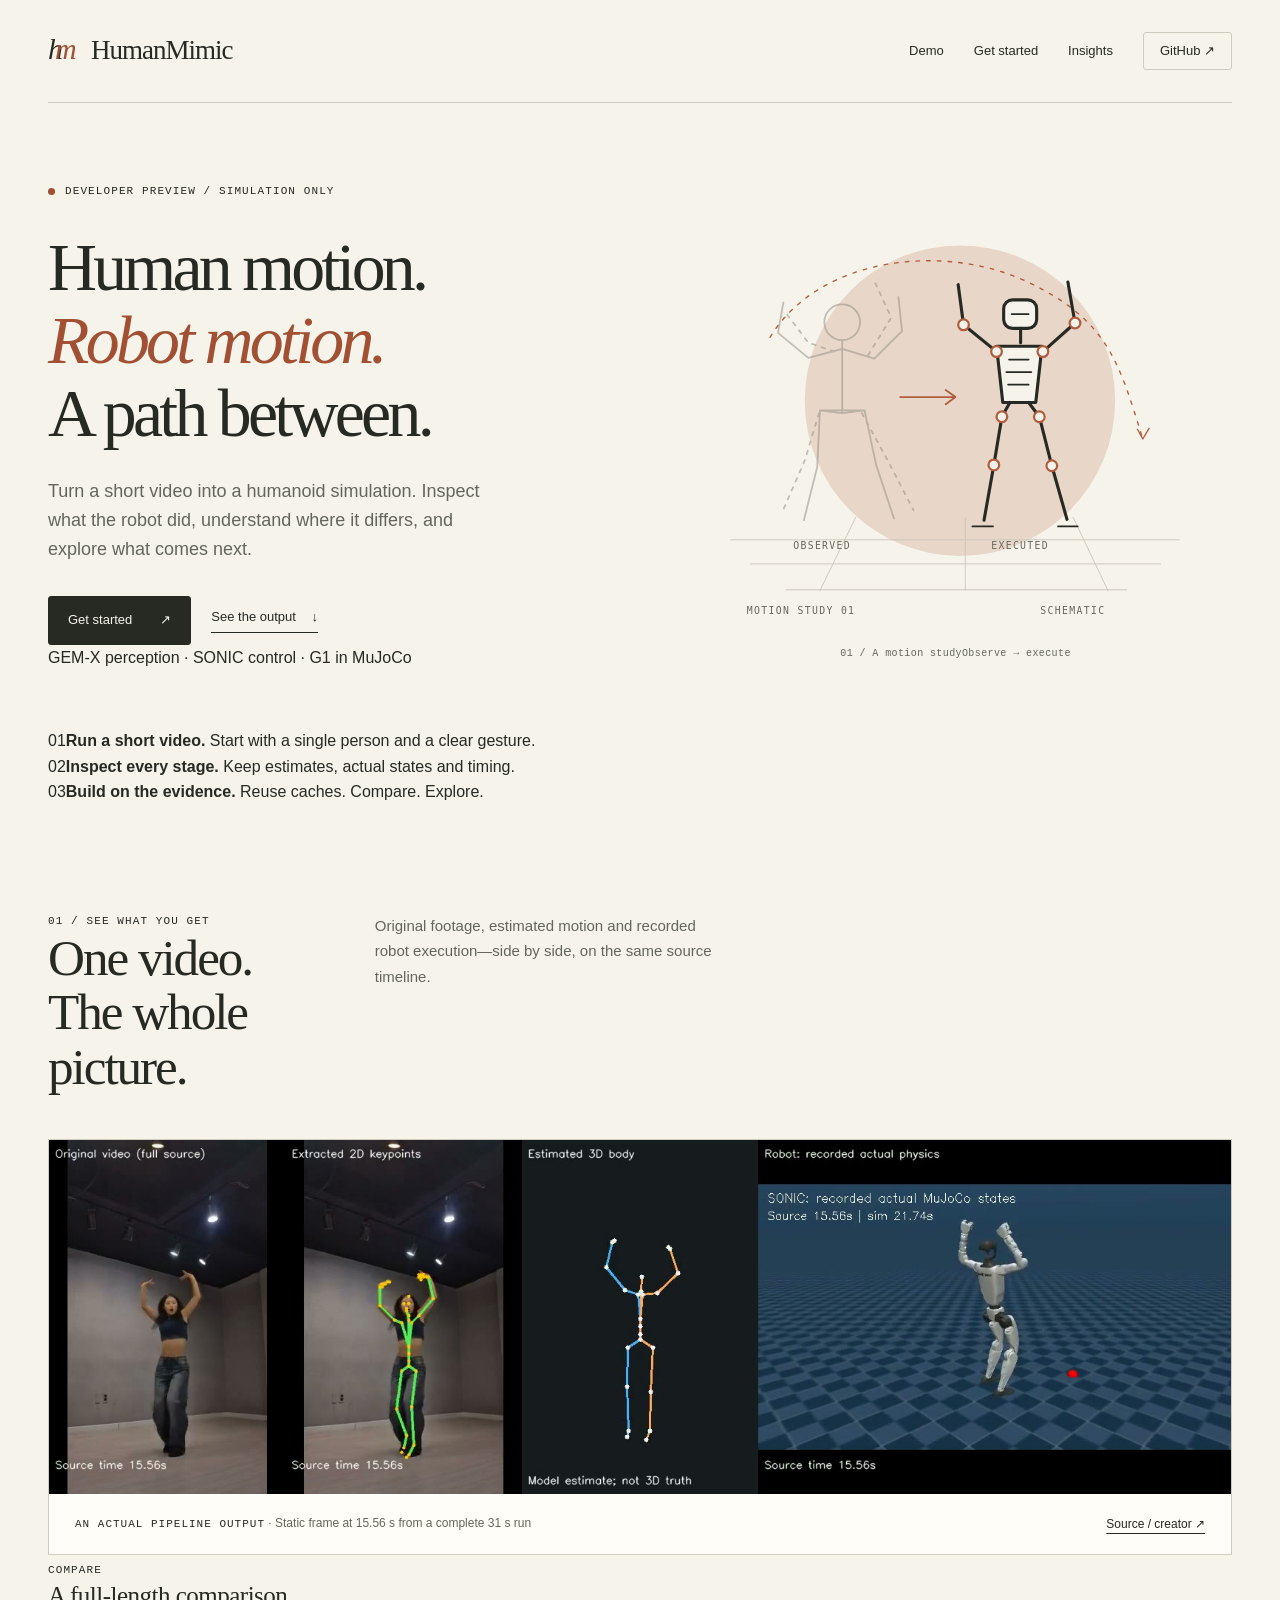
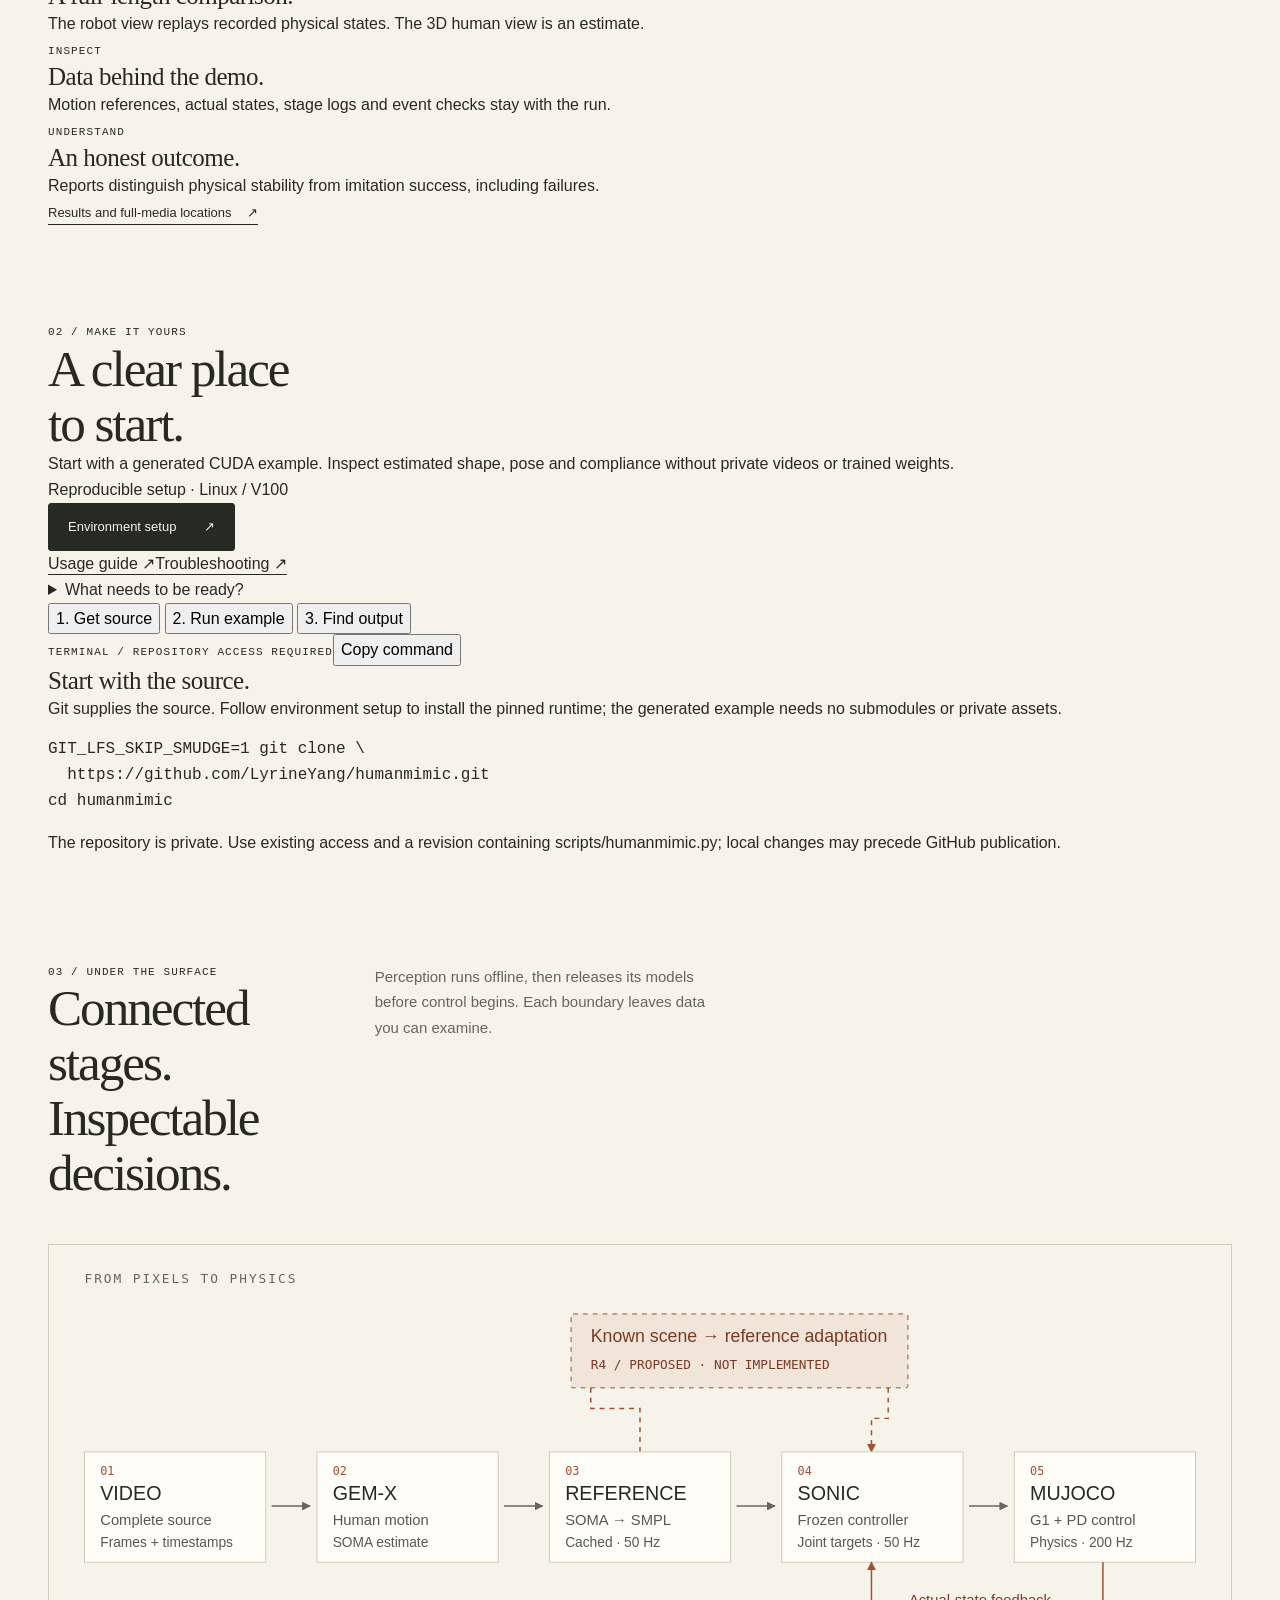
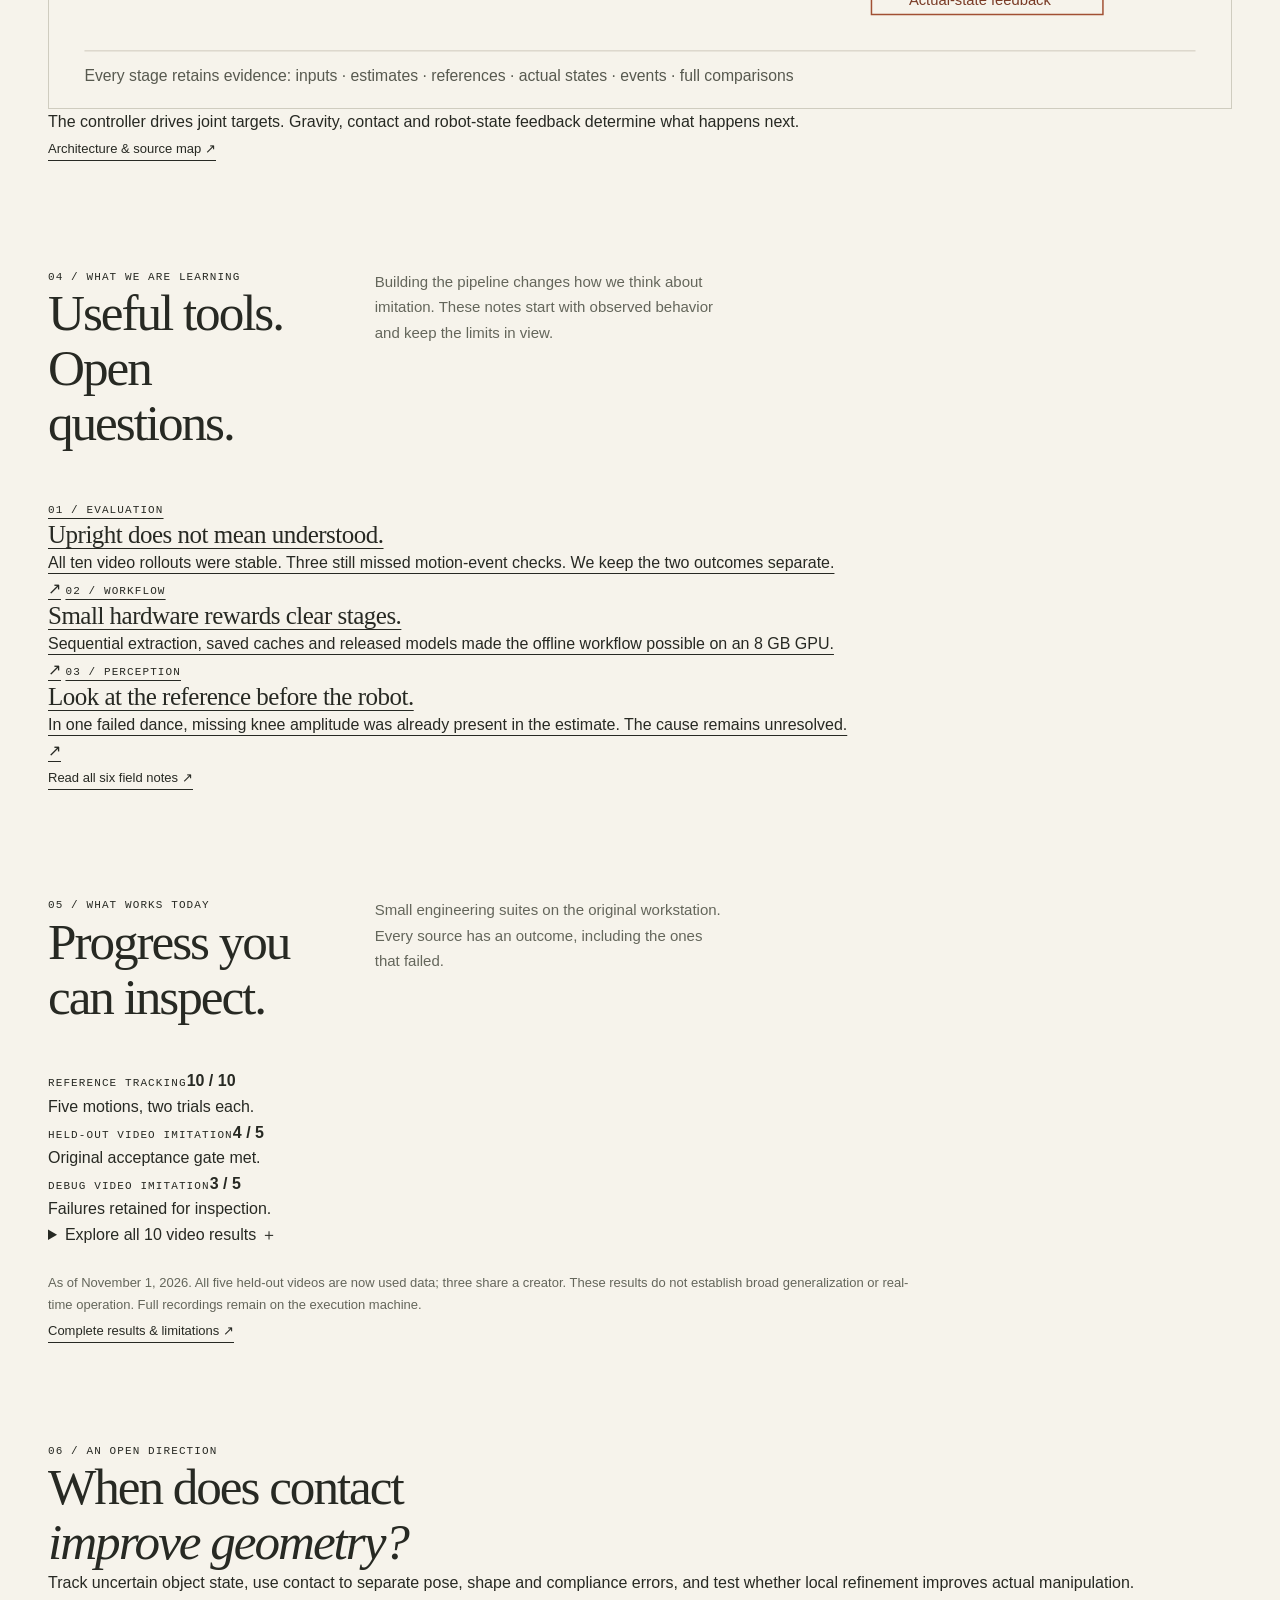
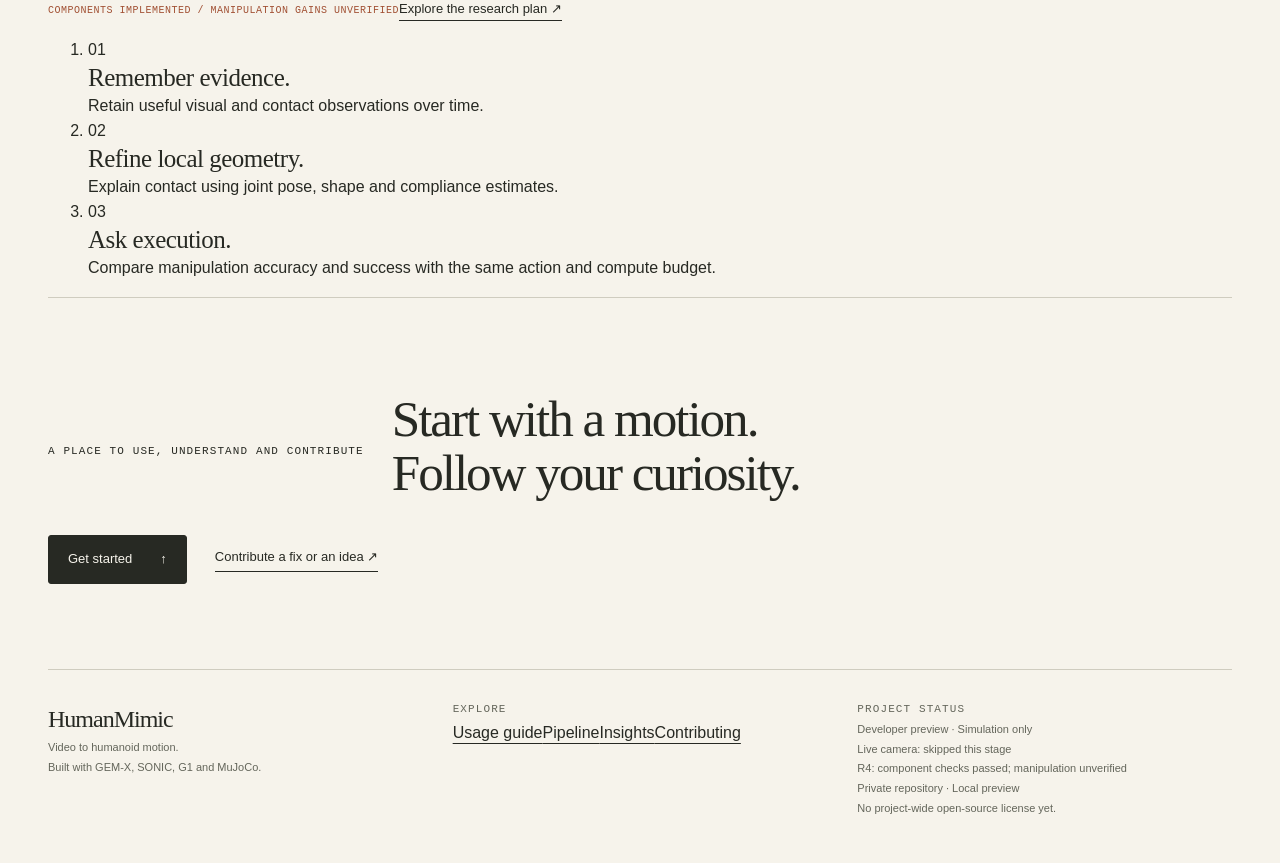
==== commit e4c50ac6: "Integrate reproducible V100 runtime and R4 research on main Combine the unpublished research deliver" ====
--- a/website/index.html
+++ b/website/index.html
@@ -3,9 +3,9 @@
 <head>
   <meta charset="utf-8">
   <meta name="viewport" content="width=device-width, initial-scale=1">
-  <meta name="description" content="Run, inspect and extend HumanMimic: a generated CUDA example, recorded-video simulation workflows, and research into contact-informed geometry.">
+  <meta name="description" content="Turn a short human-motion video into a G1 simulation you can inspect. Get started with HumanMimic, explore the pipeline, and learn from real execution.">
   <meta name="theme-color" content="#f6f3eb">
-  <title>HumanMimic — From human motion to physical behavior</title>
+  <title>HumanMimic — Video to humanoid motion</title>
   <link rel="icon" href="favicon.svg" type="image/svg+xml">
   <link rel="stylesheet" href="styles.css">
   <script src="script.js" defer></script>
@@ -15,64 +15,105 @@
   <header class="site-header wrap">
     <a class="wordmark" href="#top" aria-label="HumanMimic home"><span class="mark" aria-hidden="true">h<span>m</span></span>HumanMimic</a>
     <nav aria-label="Main navigation">
-      <a href="#start">Get started</a><a href="#demonstration">Demo</a><a href="#results">Results</a><a href="#research">Research</a>
-      <a class="repo-link" href="https://github.com/LyrineYang/humanmimic">Repository <span aria-hidden="true">↗</span></a>
+      <a href="#demo">Demo</a><a href="#get-started">Get started</a><a href="#insights">Insights</a>
+      <a class="repo-link" href="https://github.com/LyrineYang/humanmimic">GitHub <span aria-hidden="true">↗</span></a>
     </nav>
   </header>
   <main id="main">
     <section class="hero wrap" id="top" aria-labelledby="hero-title">
       <div class="hero-copy">
-        <p class="eyebrow"><span class="status-dot" aria-hidden="true"></span> Developer preview · Simulation only</p>
-        <h1 id="hero-title">From human motion<br>to physical <em>behavior.</em></h1>
-        <p class="hero-intro">Run a small example, inspect every intermediate, and explore how perception and contact shape physical behavior.</p>
-        <div class="hero-actions"><a class="button" href="#start">Run your first example <span aria-hidden="true">↘</span></a><a class="text-link" href="#demonstration">See the video output <span aria-hidden="true">↘</span></a></div>
+        <p class="eyebrow"><span class="status-dot" aria-hidden="true"></span> Developer preview / Simulation only</p>
+        <h1 id="hero-title">Human motion.<br><em>Robot motion.</em><br>A path between.</h1>
+        <p class="hero-intro">Turn a short video into a humanoid simulation. Inspect what the robot did, understand where it differs, and explore what comes next.</p>
+        <div class="hero-actions"><a class="button" href="#get-started">Get started <span aria-hidden="true">↗</span></a><a class="text-link" href="#demo">See the output <span aria-hidden="true">↓</span></a></div>
+        <p class="hero-meta">GEM-X perception · SONIC control · G1 in MuJoCo</p>
       </div>
-      <figure class="motion-study"><img src="../docs/assets/motion-study.svg" alt="Schematic motion study: a human pose becomes an articulated humanoid pose. Illustration, not experimental output." width="620" height="510"><figcaption>Human motion. Frozen control. Physical evidence.</figcaption></figure>
+      <figure class="motion-study"><img src="../docs/assets/motion-study.svg" alt="Original schematic of an observed human pose and a humanoid pose. Illustration, not experimental output." width="620" height="510"><figcaption><span>01 / A motion study</span><span>Observe → execute</span></figcaption></figure>
+    </section>
+    <div class="capabilities wrap" aria-label="What you can do">
+      <p><span>01</span><strong>Run a short video.</strong> Start with a single person and a clear gesture.</p>
+      <p><span>02</span><strong>Inspect every stage.</strong> Keep estimates, actual states and timing.</p>
+      <p><span>03</span><strong>Build on the evidence.</strong> Reuse caches. Compare. Explore.</p>
+    </div>
+
+    <section class="section wrap" id="demo" aria-labelledby="demo-title">
+      <div class="section-heading"><div><p class="eyebrow">01 / See what you get</p><h2 id="demo-title">One video.<br>The whole picture.</h2></div><p>Original footage, estimated motion and recorded robot execution—side by side, on the same source timeline.</p></div>
+      <figure class="demo-figure">
+        <a href="../docs/assets/demo-frame.jpg" aria-label="Open the full-size comparison frame"><img src="../docs/assets/demo-frame.jpg" alt="Original dance footage, estimated 2D keypoints, estimated 3D skeleton and recorded G1 simulation, all at source time 15.56 seconds." width="1280" height="384" loading="lazy"></a>
+        <figcaption><span><b>An actual pipeline output</b> · Static frame at 15.56 s from a complete 31 s run</span><a href="https://www.youtube.com/watch?v=gRexOgq8h-8">Source / creator <span aria-hidden="true">↗</span></a></figcaption>
+      </figure>
+      <div class="output-notes"><div><span class="eyebrow">Compare</span><h3>A full-length comparison.</h3><p>The robot view replays recorded physical states. The 3D human view is an estimate.</p></div><div><span class="eyebrow">Inspect</span><h3>Data behind the demo.</h3><p>Motion references, actual states, stage logs and event checks stay with the run.</p></div><div><span class="eyebrow">Understand</span><h3>An honest outcome.</h3><p>Reports distinguish physical stability from imitation success, including failures.</p></div></div>
+      <a class="text-link" href="https://github.com/LyrineYang/humanmimic/blob/main/docs/results.md">Results and full-media locations <span aria-hidden="true">↗</span></a>
     </section>
 
-    <div class="evidence-strip wrap" aria-label="Verified engineering results">
-      <div><span class="eyebrow">01 / Reference tracking</span><p><strong>10 / 10</strong> <span>trials passed</span></p></div>
-      <div><span class="eyebrow">02 / Held-out video imitation</span><p><strong>4 / 5</strong> <span>videos passed</span></p></div>
-      <div><span class="eyebrow">03 / Verified hardware</span><p><strong>8 GB</strong> <span>RTX 4060 Laptop</span></p></div>
-      <p class="strip-note">Fixed engineering suites · November 1, 2026 · Offline pipeline · <a href="#results">Scope and failures below</a></p>
-    </div>
+    <section class="start-section" id="get-started" aria-labelledby="start-title"><div class="wrap start-grid">
+      <div class="start-copy"><p class="eyebrow">02 / Make it yours</p><h2 id="start-title">A clear place<br>to start.</h2><p class="section-intro">Start with a generated CUDA example. Inspect estimated shape, pose and compliance without private videos or trained weights.</p>
+        <p class="setup-label">Reproducible setup · Linux / V100</p>
+        <a class="button" href="https://github.com/LyrineYang/humanmimic/blob/main/docs/getting-started.md">Environment setup <span aria-hidden="true">↗</span></a>
+        <div class="start-links"><a href="https://github.com/LyrineYang/humanmimic/blob/main/docs/usage.md">Usage guide ↗</a><a href="https://github.com/LyrineYang/humanmimic/blob/main/docs/troubleshooting.md">Troubleshooting ↗</a></div>
+        <details class="runtime-note"><summary>What needs to be ready?</summary><p>The supported example uses Linux x86_64, a V100, a compatible NVIDIA driver and 20 GiB free disk. Pinned archives rebuild a separate Conda prefix; activation excludes outside Python packages and stale library paths.</p><p>Full R1/R2 video imitation needs its own environments and licensed assets. R2 read-only target diagnosis works independently of the original WSL boot identity; actual execution keeps its original protection.</p><a href="../docs/getting-started.md">Setup and target profiles ↗</a></details>
+      </div>
+      <div class="recipes">
+        <div class="recipe-tabs" role="tablist" aria-label="Getting started steps" hidden>
+          <button id="tab-source" type="button" role="tab" aria-controls="recipe-source" aria-selected="true" data-recipe="source">1. Get source</button>
+          <button id="tab-check" type="button" role="tab" aria-controls="recipe-check" aria-selected="false" tabindex="-1" data-recipe="check">2. Run example</button>
+          <button id="tab-output" type="button" role="tab" aria-controls="recipe-output" aria-selected="false" tabindex="-1" data-recipe="output">3. Find output</button>
+        </div>
+        <section class="recipe-panel" id="recipe-source" aria-labelledby="source-title">
+          <div class="recipe-heading"><span class="eyebrow">Terminal / Repository access required</span><button class="copy-button" type="button" data-copy="source-code" hidden>Copy command</button></div>
+          <h3 id="source-title">Start with the source.</h3><p>Git supplies the source. Follow environment setup to install the pinned runtime; the generated example needs no submodules or private assets.</p>
+          <pre tabindex="0" aria-label="Clone command"><code id="source-code">GIT_LFS_SKIP_SMUDGE=1 git clone \
+  https://github.com/LyrineYang/humanmimic.git
+cd humanmimic</code></pre>
+          <p class="recipe-footnote">The repository is private. Use existing access and a revision containing scripts/humanmimic.py; local changes may precede GitHub publication.</p>
+        </section>
+        <section class="recipe-panel" id="recipe-check" aria-labelledby="check-title">
+          <div class="recipe-heading"><span class="eyebrow">Terminal / Prepared runtime</span><button class="copy-button" type="button" data-copy="check-code" hidden>Copy command</button></div>
+          <h3 id="check-title">Run the generated example.</h3><p>After setup, select an available V100 UUID with nvidia-smi. The example generates its own observations.</p>
+          <pre tabindex="0" aria-label="CUDA example command"><code id="check-code">source scripts/activate-r4-research.sh
+python3 scripts/humanmimic.py doctor --target r4-v100
+python scripts/humanmimic.py example \
+  --gpu GPU-... --output runs/my-first-example</code></pre>
+          <p class="recipe-footnote">Replace GPU-... with a currently available UUID. No CPU estimator fallback. This is analytic reconstruction, not robot execution; see the usage guide for the separate video pipeline.</p>
+        </section>
+        <section class="recipe-panel" id="recipe-output" aria-labelledby="output-title">
+          <div class="recipe-heading"><span class="eyebrow">Output / Your run directory</span></div>
+          <h3 id="output-title">Open the report first.</h3><p>The example saves its inputs, estimates and independent analytic metrics in the output directory you select.</p>
+          <pre tabindex="0" aria-label="Run output directory"><code>my-first-example/
+├── REPORT.md
+├── comparison.svg
+├── result.json
+├── public-observations/
+├── estimation/
+└── private-evaluation/</code></pre>
+          <p class="recipe-footnote">Read execution, task and research acceptance separately. A completed example is not a grasping claim. <a href="../docs/usage.md#cuda-example-and-results">Understand each artifact ↗</a></p>
+        </section>
+        <p class="copy-status" role="status" aria-live="polite"></p>
+      </div>
+    </div></section>
 
-    <section class="section wrap" id="start" aria-labelledby="start-title">
-      <div class="section-heading"><p class="eyebrow">Start here / Linux + V100</p><h2 id="start-title">Build. Run.<br>Inspect the result.</h2><p>A generated CUDA reconstruction example uses no private video, MANO model or trained weights. Choose an available GPU; no CPU estimator fallback.</p></div>
-      <ol class="method-notes"><li><span>01</span><h3>Prepare a target.</h3><p>Diagnose dependencies, then rebuild an empty Conda prefix from pinned archives and hashed wheels. About 20 GiB free disk is required.</p><a href="../docs/getting-started.md">Setup and target profiles ↗</a></li><li><span>02</span><h3>Run the example.</h3><p>Generate eight visual/contact frames, fit shape, pose and compliance in an isolated CUDA worker, and retain its inputs and estimates.</p><a href="../docs/usage.md">Commands and artifacts ↗</a></li><li><span>03</span><h3>Read the outcome.</h3><p>Open REPORT.md, comparison.svg and result.json. Execution, task checks and research acceptance are reported separately.</p><a href="../docs/troubleshooting.md">Troubleshooting ↗</a></li></ol>
-      <pre class="command-example"><code>python3 scripts/humanmimic.py doctor --target r4-v100
-# After bootstrap and activation; select a currently available UUID:
-python scripts/humanmimic.py example --gpu GPU-... --output runs/my-first-example
-python3 scripts/humanmimic.py inspect runs/my-first-example</code></pre>
-      <p class="results-context">The source revision must include the runtime commands; local branch delivery does not imply publication on main. This example illustrates analytic estimation, with no robot execution. Full R1/R2 server migration and successful R4 manipulation remain unverified.</p>
+    <section class="section wrap" id="pipeline" aria-labelledby="pipeline-title">
+      <div class="section-heading"><div><p class="eyebrow">03 / Under the surface</p><h2 id="pipeline-title">Connected stages.<br>Inspectable decisions.</h2></div><p>Perception runs offline, then releases its models before control begins. Each boundary leaves data you can examine.</p></div>
+      <div class="pipeline-image" tabindex="0" role="region" aria-label="Pipeline diagram; scroll horizontally on small screens"><img src="../docs/assets/pipeline.svg" alt="Video to GEM-X to SOMA/SMPL reference to frozen SONIC to G1 in MuJoCo. Actual-state feedback closes the control loop. The dashed known-scene branch is a historical baseline; current R4 studies contact-informed dexterous interaction." width="1200" height="470" loading="lazy"></div>
+      <div class="pipeline-caption"><p>The controller drives joint targets. Gravity, contact and robot-state feedback determine what happens next.</p><a class="text-link" href="https://github.com/LyrineYang/humanmimic/blob/main/docs/architecture.md">Architecture &amp; source map ↗</a></div>
     </section>
 
-    <section class="section wrap" id="demonstration" aria-labelledby="demo-title">
-      <div class="section-heading"><p class="eyebrow">01 / Observe → execute</p><h2 id="demo-title">One motion.<br>A traceable path.</h2><p>An ordinary video becomes an estimated body, a controller reference, and finally a measured physical trajectory.</p></div>
-      <figure class="demo-figure">
-        <img src="../docs/assets/demo-frame.jpg" alt="At 15.56 seconds: original dance footage, estimated 2D keypoints, estimated 3D skeleton and the G1 robot rendered from recorded simulation states." width="1280" height="384" loading="lazy">
-        <figcaption><span><b>R2 / Held-out sequence</b><br>Static frame at 15.56 s · Complete source: approximately 31 s</span><a href="https://github.com/LyrineYang/humanmimic/blob/main/docs/results.md">Explore the evidence <span aria-hidden="true">↗</span></a></figcaption>
-      </figure>
-      <div class="demo-notes"><p>The robot panel shows recorded actual MuJoCo states, rendered after a closed-loop controller run. Estimated bodies are not 3D ground truth.</p><p>Full source timelines and failures are retained on the execution machine. <a href="https://www.youtube.com/watch?v=gRexOgq8h-8">Original video and creator ↗</a></p></div>
-    </section>
-
-    <section class="method-section" id="method" aria-labelledby="method-title"><div class="wrap">
-      <div class="section-heading"><p class="eyebrow">02 / The method</p><h2 id="method-title">A small stack.<br>An inspectable loop.</h2><p>Pretrained perception and control, connected by explicit representations, clocks and evidence.</p></div>
-      <div class="pipeline-image" tabindex="0" role="region" aria-label="Pipeline diagram; scroll horizontally on small screens"><img src="../docs/assets/pipeline.svg" alt="Video → GEM-X → SOMA/SMPL reference → frozen SONIC → G1 with PD control in MuJoCo; actual-state feedback closes the loop. The dashed known-scene adaptation branch is a historical baseline; current R4 studies dexterous interaction." width="1200" height="470" loading="lazy"></div>
-      <ol class="method-notes"><li><span>01</span><h3>Preserve the source.</h3><p>Retain the full timeline, frame mapping and extraction intermediates.</p></li><li><span>02</span><h3>Let physics answer.</h3><p>Free root, gravity and contact. The policy drives joint targets; state is measured.</p></li><li><span>03</span><h3>Keep the failures.</h3><p>Event checks and physical stability are reported separately for every source.</p></li></ol>
-      <a class="text-link" href="https://github.com/LyrineYang/humanmimic/blob/main/docs/architecture.md">Follow the architecture and code <span aria-hidden="true">↗</span></a>
+    <section class="insights-section" id="insights" aria-labelledby="insights-title"><div class="wrap">
+      <div class="section-heading"><div><p class="eyebrow">04 / What we are learning</p><h2 id="insights-title">Useful tools.<br>Open questions.</h2></div><p>Building the pipeline changes how we think about imitation. These notes start with observed behavior and keep the limits in view.</p></div>
+      <div class="insight-list">
+        <a class="insight" href="https://github.com/LyrineYang/humanmimic/blob/main/docs/insights.md#01--staying-upright-is-only-one-part-of-imitation"><span class="eyebrow">01 / Evaluation</span><div><h3>Upright does not mean understood.</h3><p>All ten video rollouts were stable. Three still missed motion-event checks. We keep the two outcomes separate.</p></div><span class="insight-arrow" aria-hidden="true">↗</span></a>
+        <a class="insight" href="https://github.com/LyrineYang/humanmimic/blob/main/docs/insights.md#04--memory-pressure-is-also-a-scheduling-problem"><span class="eyebrow">02 / Workflow</span><div><h3>Small hardware rewards clear stages.</h3><p>Sequential extraction, saved caches and released models made the offline workflow possible on an 8 GB GPU.</p></div><span class="insight-arrow" aria-hidden="true">↗</span></a>
+        <a class="insight" href="https://github.com/LyrineYang/humanmimic/blob/main/docs/insights.md#05--a-monocular-estimate-is-not-the-humans-ground-truth"><span class="eyebrow">03 / Perception</span><div><h3>Look at the reference before the robot.</h3><p>In one failed dance, missing knee amplitude was already present in the estimate. The cause remains unresolved.</p></div><span class="insight-arrow" aria-hidden="true">↗</span></a>
+      </div>
+      <a class="text-link" href="https://github.com/LyrineYang/humanmimic/blob/main/docs/insights.md">Read all six field notes ↗</a>
     </div></section>
 
-    <section class="section wrap research-section" id="research" aria-labelledby="research-title">
-      <div class="research-question"><p class="eyebrow">03 / The next question</p><h2 id="research-title">When does contact<br>make geometry useful?</h2><p class="large-copy">Maintain uncertain object state over time, use contact to separate pose, shape and compliance errors, then test whether local refinement improves actual manipulation.</p><p class="proposal-label">R4 · Components implemented · Manipulation gains unverified</p><a class="text-link" href="https://github.com/LyrineYang/humanmimic/blob/main/docs/research.md">Hypotheses and experimental design <span aria-hidden="true">↗</span></a></div>
-      <div class="research-steps"><article><span>01</span><div><h3>Remember evidence.</h3><p>Keep bounded visual/contact history, object identity and uncertainty without counting repeated observations as new information.</p></div></article><article><span>02</span><div><h3>Explain the mismatch.</h3><p>Estimate shape, pose and effective compliance jointly. Binary and continuous-force inputs stay separate in comparisons.</p></div></article><article><span>03</span><div><h3>Measure useful precision.</h3><p>Compare the same actions and control budgets. Report actual placement error, success and failures; better reconstruction alone is insufficient.</p></div></article></div>
-    </section>
-
-    <section class="results-section" id="results" aria-labelledby="results-title"><div class="wrap">
-      <div class="section-heading"><p class="eyebrow">04 / Measured progress</p><h2 id="results-title">The whole result.</h2><p>All ten R2 rollouts were physically stable. Seven passed every motion-event check. Both facts matter.</p></div>
-      <div class="results-toolbar"><div class="filters" role="group" aria-label="Filter video results" hidden><button type="button" data-filter="all" aria-pressed="true">All videos</button><button type="button" data-filter="heldout" aria-pressed="false">Held-out</button><button type="button" data-filter="debug" aria-pressed="false">Debug</button></div><p id="result-count" role="status" aria-live="polite">10 videos · 7 passed · 3 failed</p></div>
-      <div class="table-scroll" tabindex="0" role="region" aria-label="Complete R2 results; scroll horizontally on small screens">
-        <table><caption class="visually-hidden">R2 source videos, frozen motion events and full acceptance outcomes</caption><thead><tr><th scope="col">Source ↗</th><th scope="col">Split</th><th scope="col">Motion</th><th scope="col">Events</th><th scope="col">Outcome</th></tr></thead><tbody>
+    <section class="section wrap" id="results" aria-labelledby="results-title">
+      <div class="section-heading"><div><p class="eyebrow">05 / What works today</p><h2 id="results-title">Progress you<br>can inspect.</h2></div><p>Small engineering suites on the original workstation. Every source has an outcome, including the ones that failed.</p></div>
+      <div class="result-summary"><div><span class="eyebrow">Reference tracking</span><strong>10 / 10</strong><p>Five motions, two trials each.</p></div><div><span class="eyebrow">Held-out video imitation</span><strong>4 / 5</strong><p>Original acceptance gate met.</p></div><div><span class="eyebrow">Debug video imitation</span><strong>3 / 5</strong><p>Failures retained for inspection.</p></div></div>
+      <details class="all-results"><summary>Explore all 10 video results <span aria-hidden="true">＋</span></summary>
+        <div class="results-toolbar"><div class="filters" role="group" aria-label="Filter video results" hidden><button type="button" data-filter="all" aria-pressed="true">All videos</button><button type="button" data-filter="heldout" aria-pressed="false">Held-out</button><button type="button" data-filter="debug" aria-pressed="false">Debug</button></div><p id="result-count" role="status" aria-live="polite">10 videos · 7 passed · 3 failed</p></div>
+        <div class="table-scroll" tabindex="0" role="region" aria-label="Complete R2 results; scroll horizontally on small screens"><table><caption class="visually-hidden">All R2 video sources, events and acceptance outcomes</caption><thead><tr><th scope="col">Source ↗</th><th scope="col">Split</th><th scope="col">Motion</th><th scope="col">Events</th><th scope="col">Outcome</th></tr></thead><tbody>
 <tr data-split="debug"><th scope="row"><a href="https://www.youtube.com/watch?v=QqvZAUEOrAQ">QqvZAUEOrAQ <span aria-hidden="true">↗</span></a></th><td>debug</td><td>dance</td><td>6 / 6</td><td><span class="result passed">passed</span></td></tr>
 <tr data-split="debug"><th scope="row"><a href="https://www.youtube.com/watch?v=0EpP3pYUYTk">0EpP3pYUYTk <span aria-hidden="true">↗</span></a></th><td>debug</td><td>lower body</td><td>7 / 7</td><td><span class="result passed">passed</span></td></tr>
 <tr data-split="debug"><th scope="row"><a href="https://www.youtube.com/watch?v=vTx_ldn6MCA">vTx_ldn6MCA <span aria-hidden="true">↗</span></a></th><td>debug</td><td>upper body</td><td>3 / 4</td><td><span class="result failed">failed</span></td></tr>
@@ -83,20 +124,16 @@
 <tr data-split="heldout"><th scope="row"><a href="https://www.youtube.com/watch?v=gRexOgq8h-8">gRexOgq8h-8 <span aria-hidden="true">↗</span></a></th><td>heldout</td><td>dance</td><td>6 / 6</td><td><span class="result passed">passed</span></td></tr>
 <tr data-split="heldout"><th scope="row"><a href="https://www.youtube.com/watch?v=dIfUVvoVXRM">dIfUVvoVXRM <span aria-hidden="true">↗</span></a></th><td>heldout</td><td>dance</td><td>5 / 5</td><td><span class="result passed">passed</span></td></tr>
 <tr data-split="heldout"><th scope="row"><a href="https://www.youtube.com/watch?v=GP4YqDYMmcI">GP4YqDYMmcI <span aria-hidden="true">↗</span></a></th><td>heldout</td><td>dance</td><td>5 / 6</td><td><span class="result failed">failed</span></td></tr>
-        </tbody></table>
-      </div>
-      <p class="results-context">The held-out suite met its original 4/5 acceptance gate. All five held-out sources are now used data; three dance sources share a creator. These are constrained engineering results, not a broad generalization benchmark.</p>
-      <div class="stage-notes"><p><span>R3 / Live camera</span><b>Skipped for this stage</b>Freshness, recovery and latency have not been accepted.</p><p><span>R4 / Contact-informed geometry</span><b>V100 component checks passed</b>Successful grasping, uncertainty calibration and local-geometry gains remain unverified.</p></div>
-      <a class="text-link" href="https://github.com/LyrineYang/humanmimic/blob/main/docs/results.md">Full outcomes, limitations and artifact index <span aria-hidden="true">↗</span></a>
-    </div></section>
-
-    <section class="section wrap" id="notes" aria-labelledby="notes-title">
-      <div class="section-heading"><p class="eyebrow">05 / Field notes</p><h2 id="notes-title">Lessons from execution.</h2><p>What changed our understanding, and what the evidence does not yet tell us.</p></div>
-      <div class="notes-list"><a href="https://github.com/LyrineYang/humanmimic/blob/main/docs/insights.md#01--staying-upright-is-only-one-part-of-imitation"><span>Insight 01</span><h3>Stability is only one part of imitation.</h3><span aria-hidden="true">↗</span></a><a href="https://github.com/LyrineYang/humanmimic/blob/main/docs/insights.md#02--the-clock-belongs-in-the-control-experiment"><span>Insight 02</span><h3>The clock belongs in the experiment.</h3><span aria-hidden="true">↗</span></a><a href="https://github.com/LyrineYang/humanmimic/blob/main/docs/insights.md#04--memory-pressure-is-also-a-scheduling-problem"><span>Insight 03</span><h3>Small hardware changes the workflow.</h3><span aria-hidden="true">↗</span></a></div>
+        </tbody></table></div>
+      </details>
+      <p class="results-context">As of November 1, 2026. All five held-out videos are now used data; three share a creator. These results do not establish broad generalization or real-time operation. Full recordings remain on the execution machine.</p>
+      <a class="text-link" href="https://github.com/LyrineYang/humanmimic/blob/main/docs/results.md">Complete results &amp; limitations ↗</a>
     </section>
 
-    <section class="closing wrap"><p class="eyebrow">Continue exploring</p><h2>Start with a small run.<br>Keep the evidence.</h2><div><a class="button" href="https://github.com/LyrineYang/humanmimic">Explore the repository <span aria-hidden="true">↗</span></a><a class="text-link" href="https://github.com/LyrineYang/humanmimic/blob/main/docs/getting-started.md">Setup and first run <span aria-hidden="true">↗</span></a></div></section>
+    <section class="next-section" id="exploration" aria-labelledby="next-title"><div class="wrap next-grid"><div><p class="eyebrow">06 / An open direction</p><h2 id="next-title">When does contact<br><em>improve geometry?</em></h2><p class="section-intro">Track uncertain object state, use contact to separate pose, shape and compliance errors, and test whether local refinement improves actual manipulation.</p><span class="proposal-label">Components implemented / Manipulation gains unverified</span><a class="text-link" href="https://github.com/LyrineYang/humanmimic/blob/main/docs/research.md">Explore the research plan ↗</a></div><ol class="next-steps"><li><span>01</span><div><h3>Remember evidence.</h3><p>Retain useful visual and contact observations over time.</p></div></li><li><span>02</span><div><h3>Refine local geometry.</h3><p>Explain contact using joint pose, shape and compliance estimates.</p></div></li><li><span>03</span><div><h3>Ask execution.</h3><p>Compare manipulation accuracy and success with the same action and compute budget.</p></div></li></ol></div></section>
+
+    <section class="closing wrap"><div><p class="eyebrow">A place to use, understand and contribute</p><h2>Start with a motion.<br>Follow your curiosity.</h2></div><div class="closing-links"><a class="button" href="#get-started">Get started <span aria-hidden="true">↑</span></a><a class="text-link" href="https://github.com/LyrineYang/humanmimic/blob/main/CONTRIBUTING.md">Contribute a fix or an idea ↗</a></div></section>
   </main>
-  <footer class="site-footer wrap"><a class="wordmark" href="#top">HumanMimic</a><p>Built with GEM-X, SONIC, G1 and MuJoCo.<br>Simulation only. Independent research project.</p><p>Local website prototype · November 2026<br><a href="https://github.com/LyrineYang/humanmimic/blob/main/docs/website.md">Design and publication notes ↗</a></p></footer>
+  <footer class="site-footer wrap"><div><a class="wordmark" href="#top">HumanMimic</a><p>Video to humanoid motion.<br>Built with GEM-X, SONIC, G1 and MuJoCo.</p></div><div><p class="eyebrow">Explore</p><a href="https://github.com/LyrineYang/humanmimic/blob/main/docs/usage.md">Usage guide</a><a href="#pipeline">Pipeline</a><a href="#insights">Insights</a><a href="https://github.com/LyrineYang/humanmimic/blob/main/CONTRIBUTING.md">Contributing</a></div><div><p class="eyebrow">Project status</p><p>Developer preview · Simulation only<br>Live camera: skipped this stage<br>R4: component checks passed; manipulation unverified</p><p class="footer-meta">Private repository · Local preview<br>No project-wide open-source license yet.</p></div></footer>
 </body>
 </html>
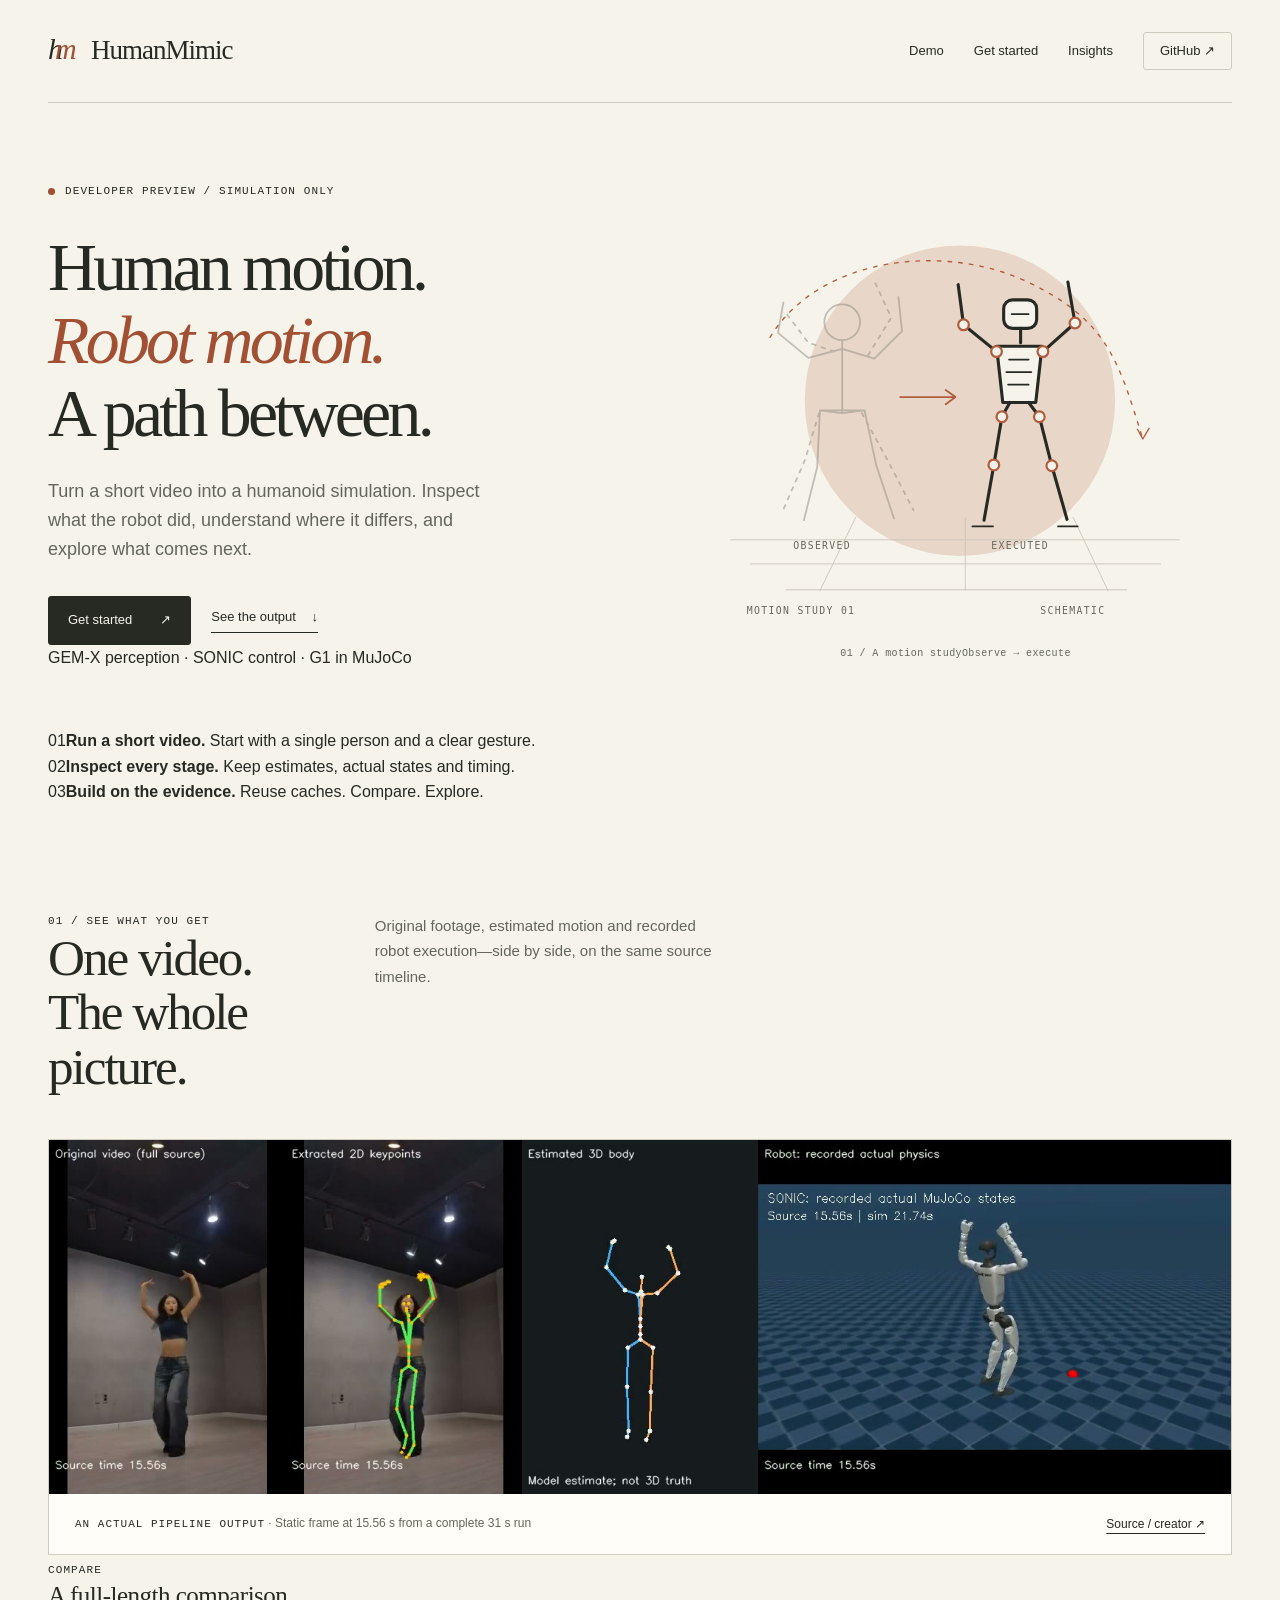
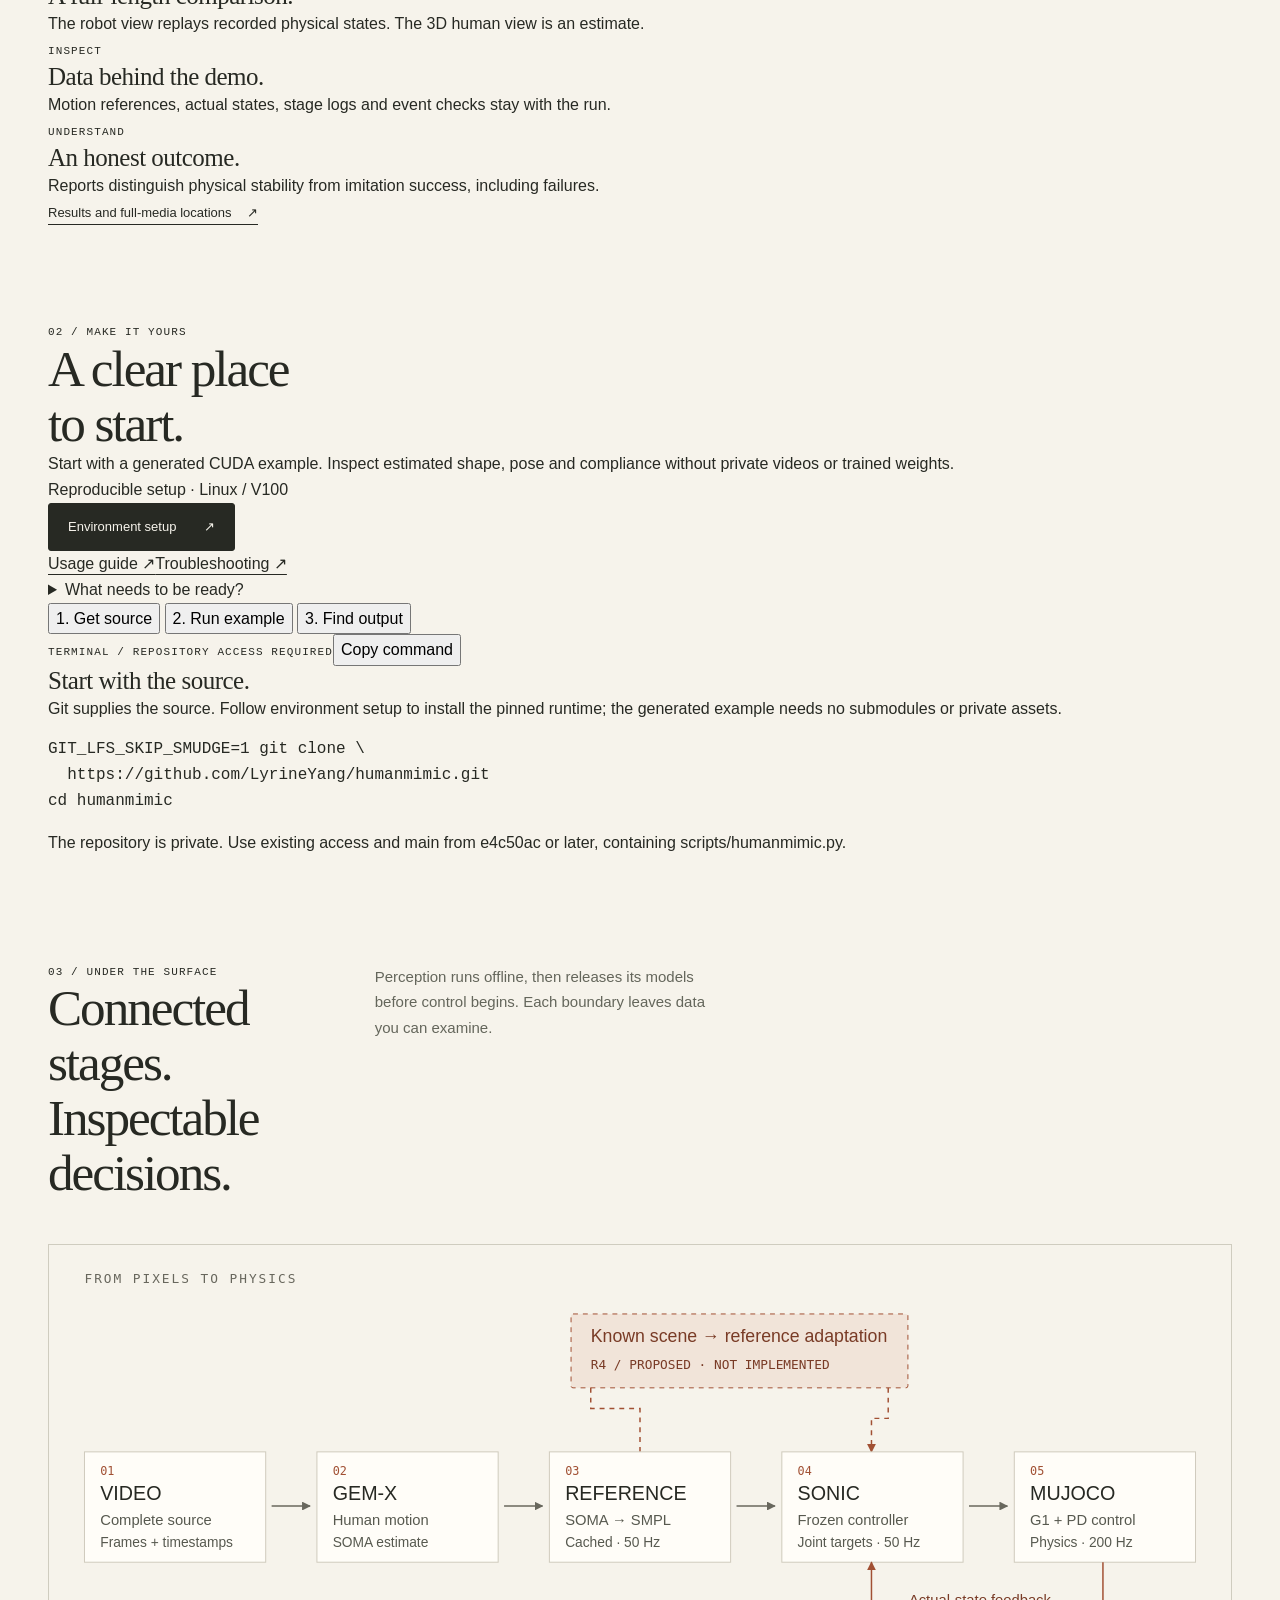
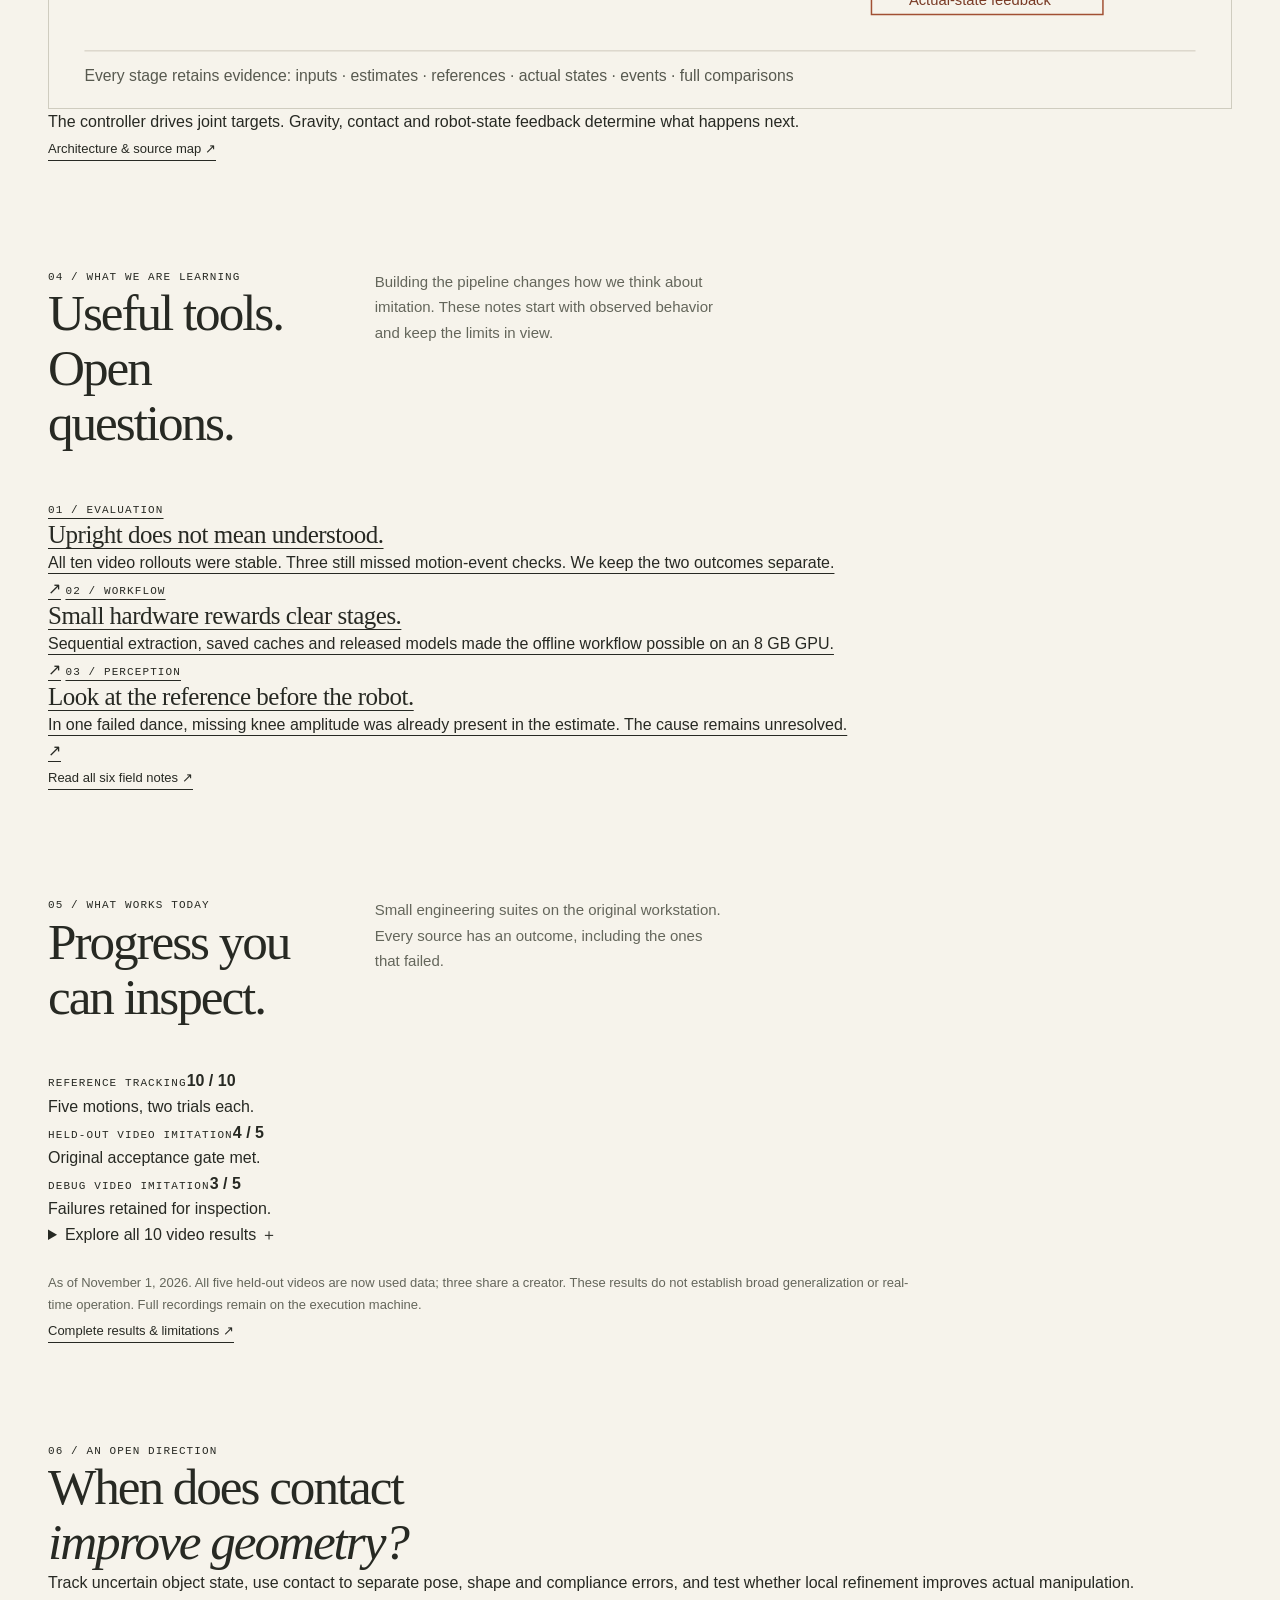
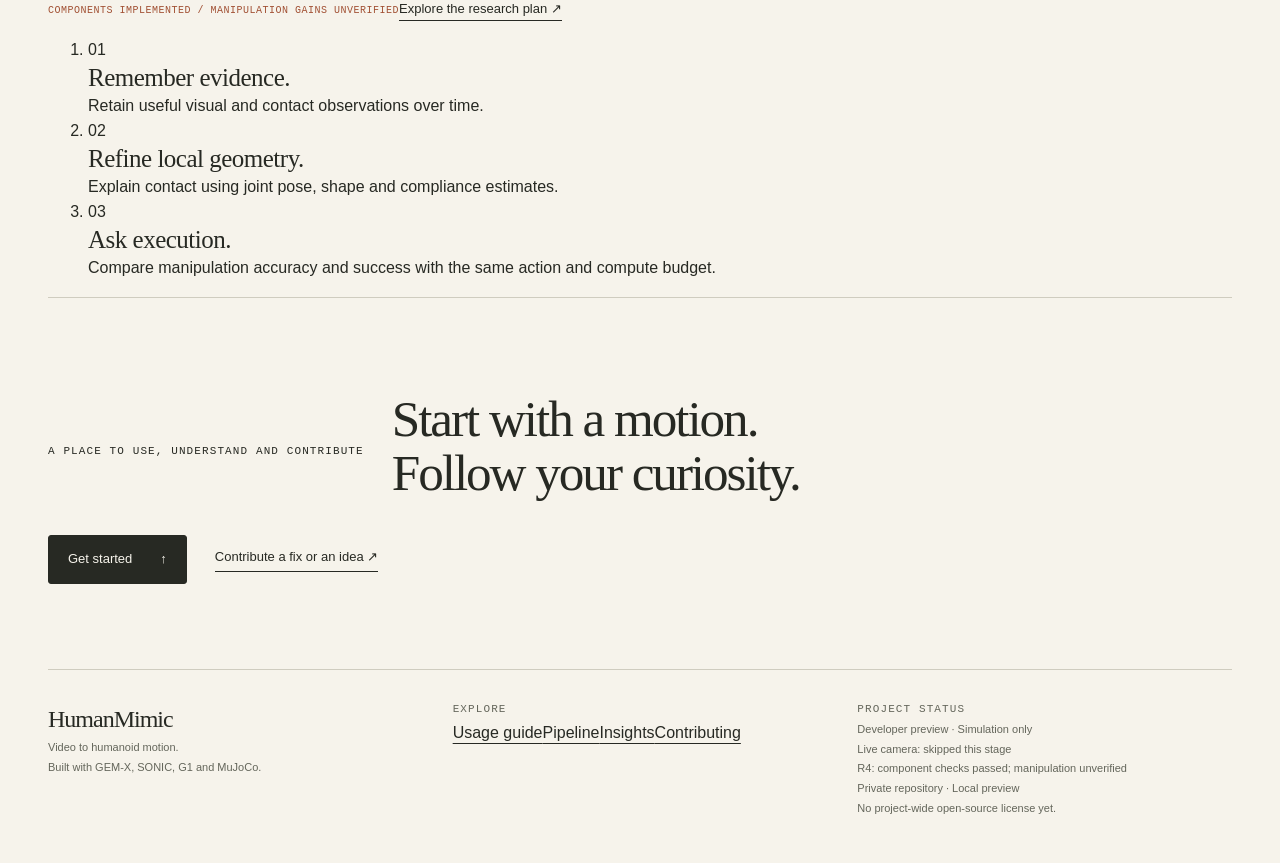
==== commit 09aed5a5: "Document non-training R4 experiments and measured resource budget" ====
--- a/website/index.html
+++ b/website/index.html
@@ -65,7 +65,7 @@
           <pre tabindex="0" aria-label="Clone command"><code id="source-code">GIT_LFS_SKIP_SMUDGE=1 git clone \
   https://github.com/LyrineYang/humanmimic.git
 cd humanmimic</code></pre>
-          <p class="recipe-footnote">The repository is private. Use existing access and a revision containing scripts/humanmimic.py; local changes may precede GitHub publication.</p>
+          <p class="recipe-footnote">The repository is private. Use existing access and main from e4c50ac or later, containing scripts/humanmimic.py.</p>
         </section>
         <section class="recipe-panel" id="recipe-check" aria-labelledby="check-title">
           <div class="recipe-heading"><span class="eyebrow">Terminal / Prepared runtime</span><button class="copy-button" type="button" data-copy="check-code" hidden>Copy command</button></div>
